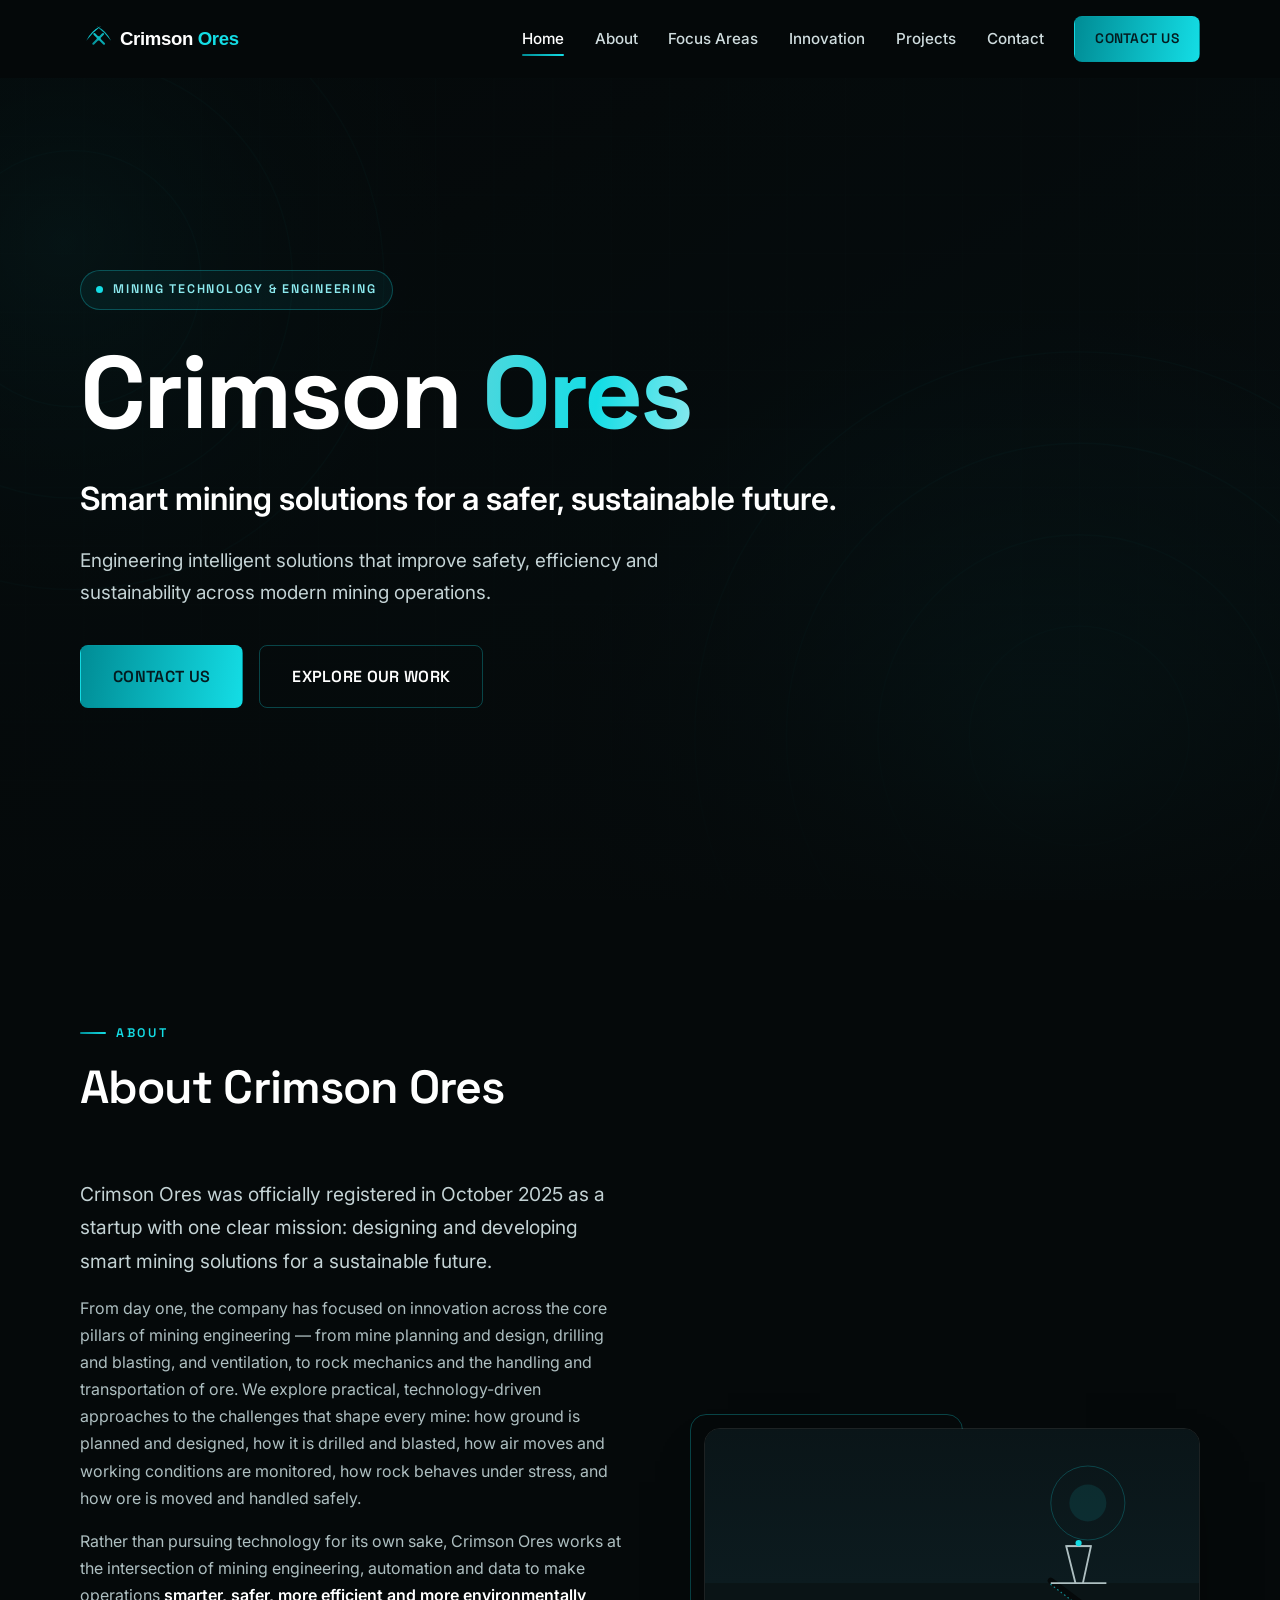
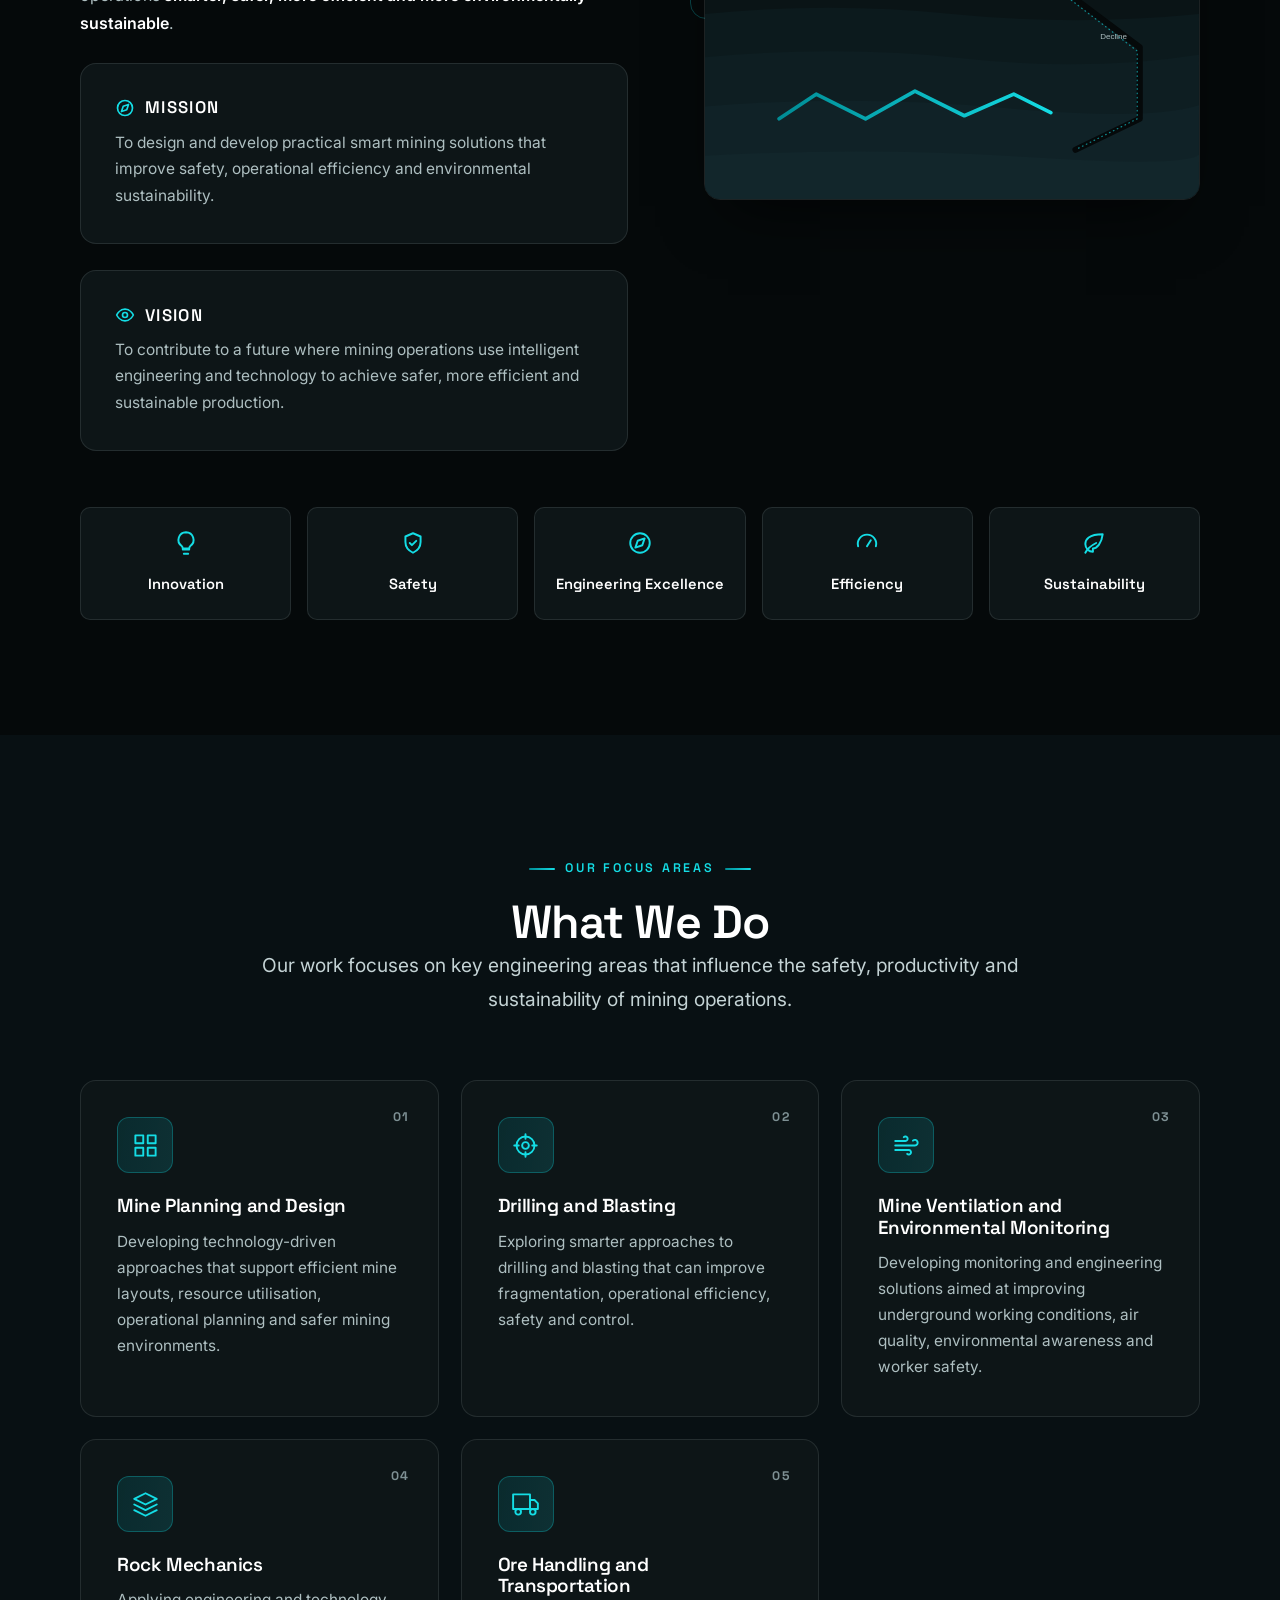
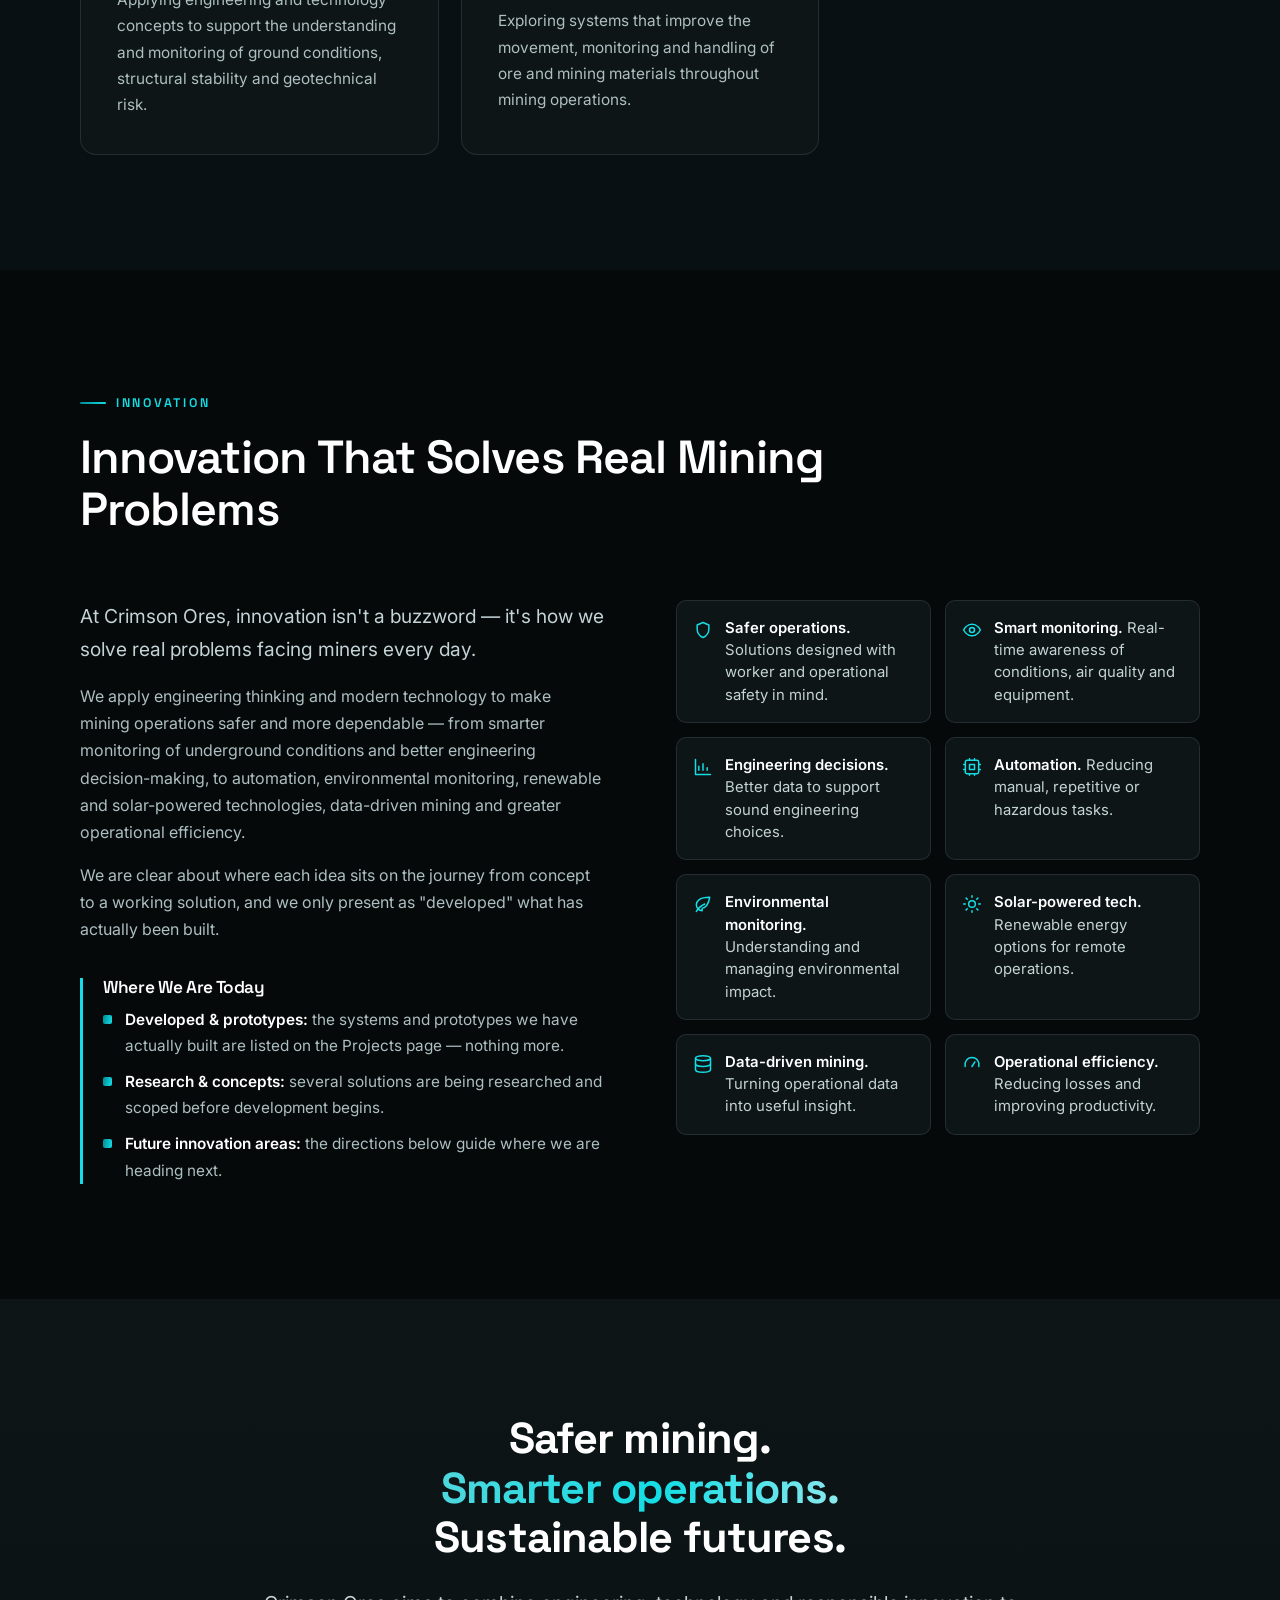
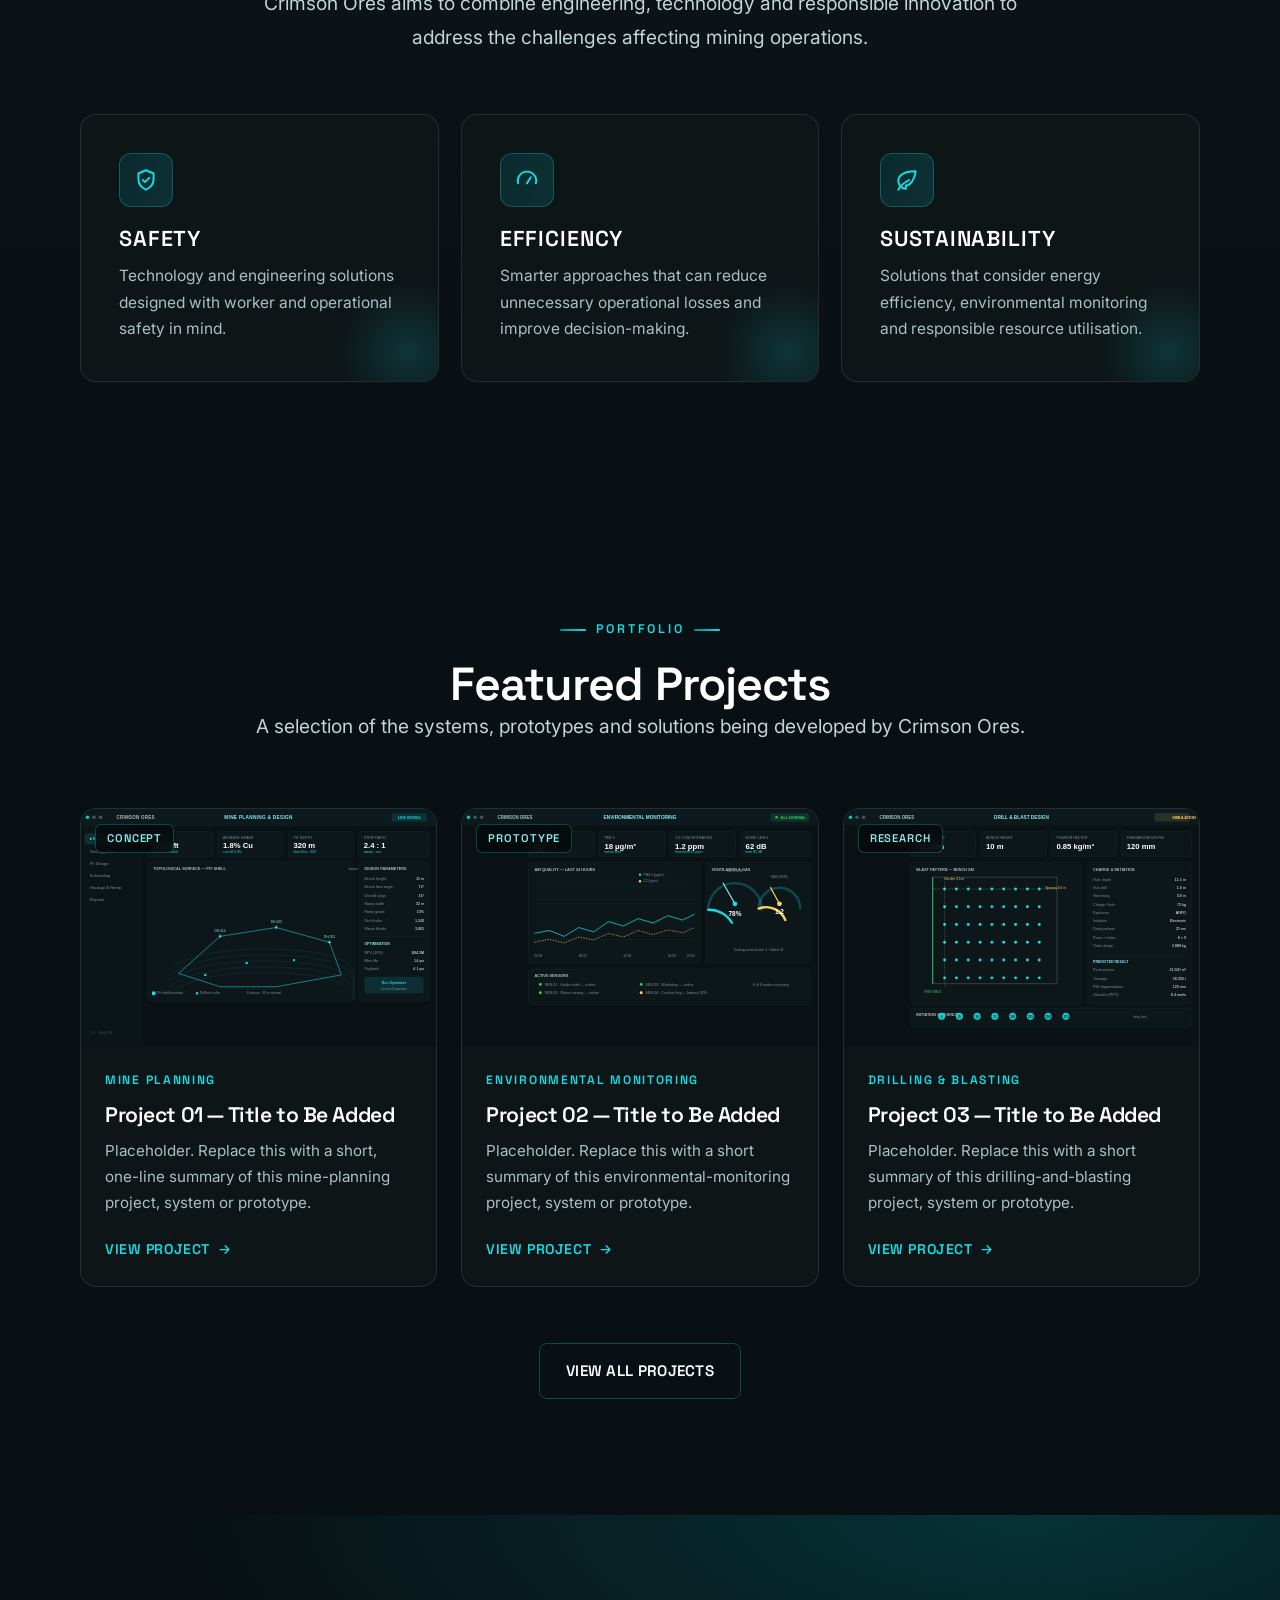
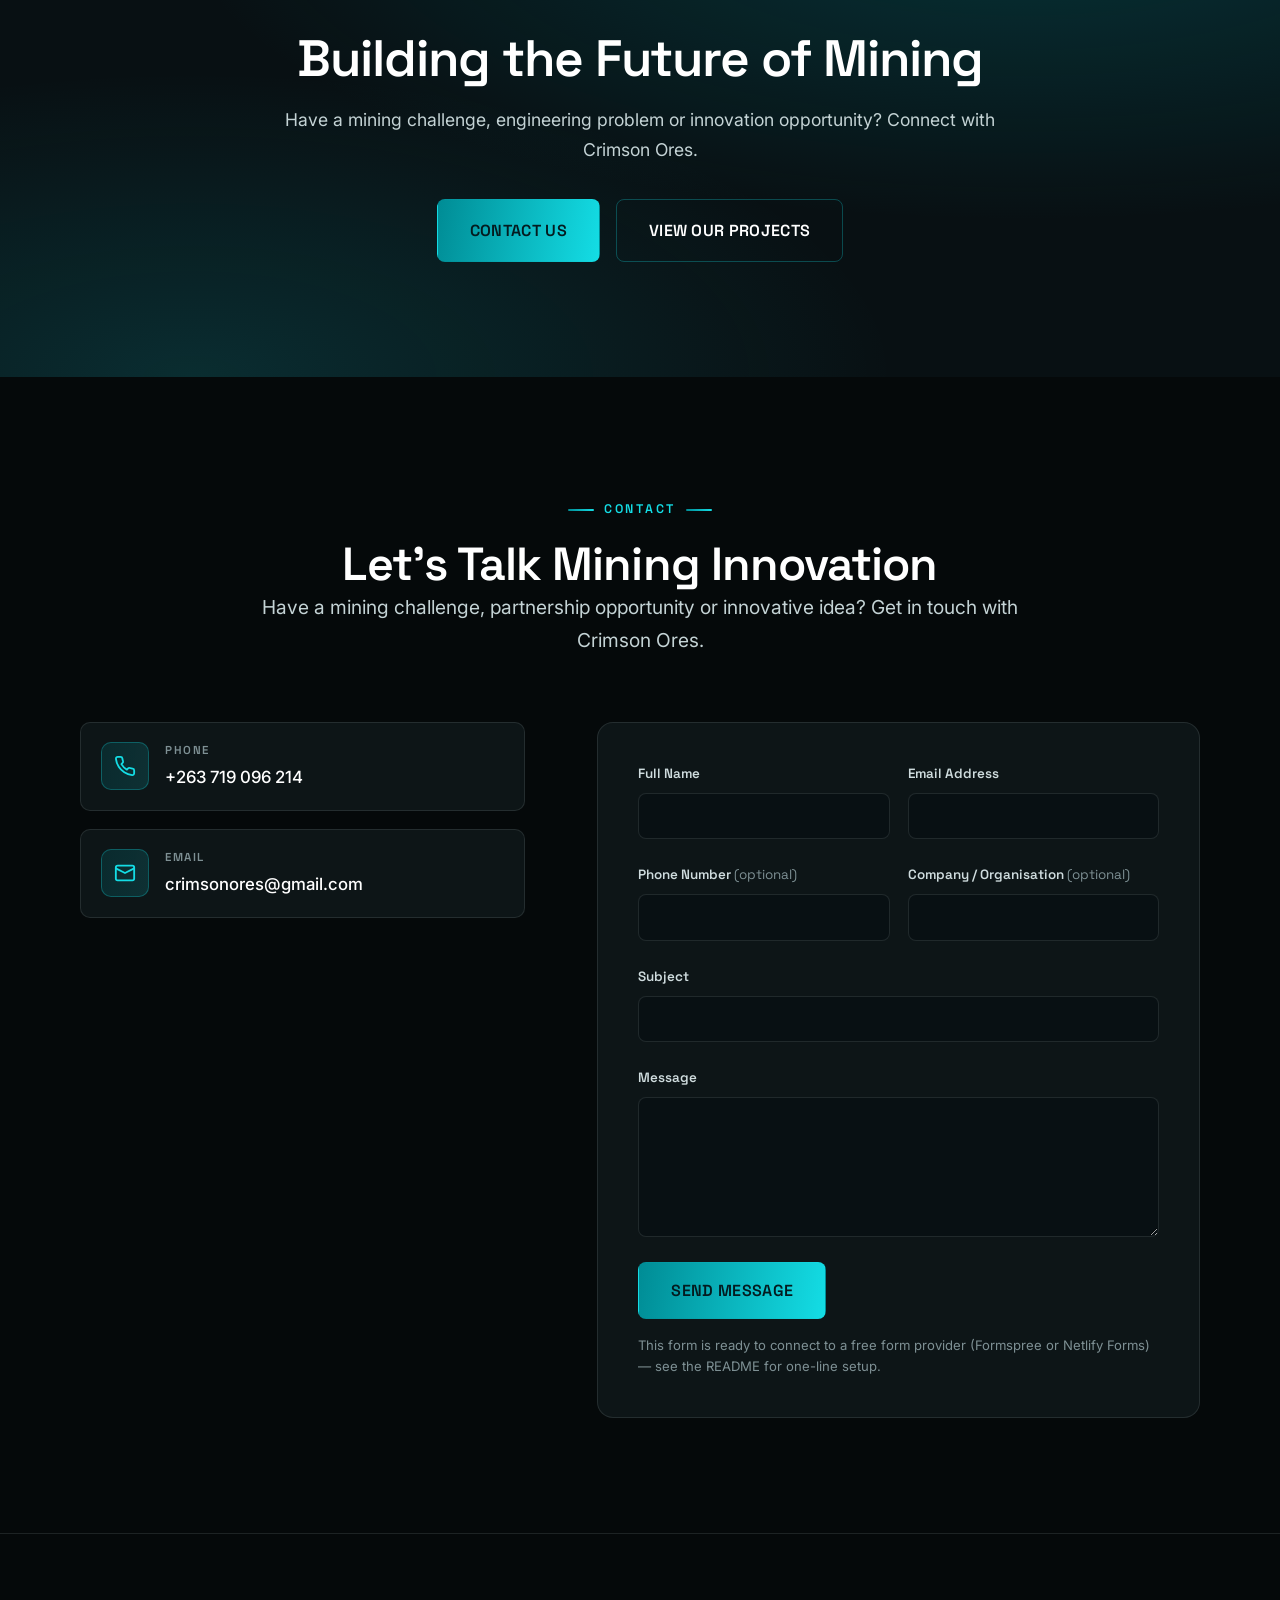
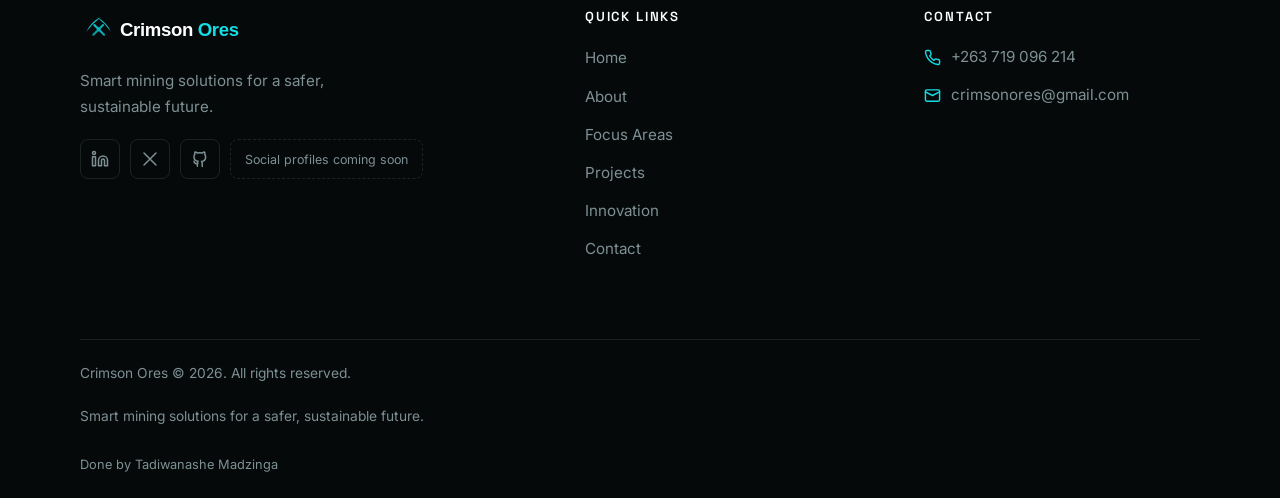
==== index.html @ c45098b9 "Initial commit: Crimson Ores website" ====
<!DOCTYPE html>
<html lang="en">
<head>
  <meta charset="UTF-8">
  <meta name="viewport" content="width=device-width, initial-scale=1.0">
  <title>Crimson Ores | Smart Mining Solutions</title>
  <meta name="description" content="Crimson Ores develops smart mining solutions focused on safety, efficiency, innovation and sustainability across modern mining operations.">
  <meta name="author" content="Crimson Ores">
  <meta name="theme-color" content="#05090A">

  <!-- TODO: update the canonical URL to your deployed domain -->
  <link rel="canonical" href="https://crimson-ores.example.com/">

  <!-- Open Graph -->
  <meta property="og:type" content="website">
  <meta property="og:site_name" content="Crimson Ores">
  <meta property="og:title" content="Crimson Ores | Smart Mining Solutions">
  <meta property="og:description" content="Smart mining solutions for a safer, sustainable future. Engineering intelligent solutions for safety, efficiency and sustainability across modern mining operations.">
  <meta property="og:url" content="https://crimson-ores.example.com/">
  <meta property="og:image" content="https://crimson-ores.example.com/assets/images/hero/hero-bg.svg">

  <!-- Twitter -->
  <meta name="twitter:card" content="summary_large_image">
  <meta name="twitter:title" content="Crimson Ores | Smart Mining Solutions">
  <meta name="twitter:description" content="Smart mining solutions for a safer, sustainable future.">
  <meta name="twitter:image" content="https://crimson-ores.example.com/assets/images/hero/hero-bg.svg">

  <!-- Favicon -->
  <link rel="icon" type="image/svg+xml" href="favicon.svg">

  <!-- Fonts -->
  <link rel="preconnect" href="https://fonts.googleapis.com">
  <link rel="preconnect" href="https://fonts.gstatic.com" crossorigin>
  <link href="https://fonts.googleapis.com/css2?family=Inter:wght@400;500;600&family=Space+Grotesk:wght@500;600;700&display=swap" rel="stylesheet">

  <!-- Styles -->
  <link rel="stylesheet" href="assets/css/style.css">
  <link rel="stylesheet" href="assets/css/responsive.css">
</head>
<body data-page="home">
  <a class="skip-link" href="#main-content">Skip to main content</a>

  <!-- ===================== HEADER ===================== -->
  <header class="site-header">
    <nav class="nav container" aria-label="Primary navigation">
      <a class="brand" href="index.html" aria-label="Crimson Ores — Home">
        <img class="brand__logo" src="assets/images/logo/logo-white.svg" alt="Crimson Ores logo" width="186" height="40">
      </a>

      <ul class="nav__list" id="primary-nav">
        <li><a class="nav__link" href="index.html" data-section="home">Home</a></li>
        <li><a class="nav__link" href="index.html#about" data-section="about">About</a></li>
        <li><a class="nav__link" href="index.html#focus-areas" data-section="focus-areas">Focus Areas</a></li>
        <li><a class="nav__link" href="index.html#innovation" data-section="innovation">Innovation</a></li>
        <li><a class="nav__link" href="projects.html" data-section="projects">Projects</a></li>
        <li><a class="nav__link" href="index.html#contact" data-section="contact">Contact</a></li>
        <li><a class="btn btn--primary nav__cta" href="index.html#contact">Contact Us</a></li>
      </ul>

      <button class="nav-toggle" type="button" aria-expanded="false" aria-controls="primary-nav" aria-label="Toggle navigation menu">
        <span></span>
        <span></span>
        <span></span>
      </button>
    </nav>
  </header>

  <main id="main-content">
    <!-- ===================== HERO ===================== -->
    <section class="hero" id="home">
      <div class="hero__bg">
        <img src="assets/images/hero/hero-bg.svg" alt="" aria-hidden="true" width="1600" height="900" fetchpriority="high">
      </div>
      <div class="hero__overlay"></div>
      <div class="container">
        <div class="hero__inner">
          <span class="hero__badge"><span class="dot"></span> Mining Technology &amp; Engineering</span>
          <h1 class="hero__title">Crimson <span class="grad-text">Ores</span></h1>
          <p class="hero__tagline">Smart mining solutions for a safer, sustainable future.</p>
          <p class="hero__text">Engineering intelligent solutions that improve safety, efficiency and sustainability across modern mining operations.</p>
          <div class="hero__actions">
            <a class="btn btn--primary btn--lg" href="index.html#contact">Contact Us</a>
            <a class="btn btn--ghost btn--lg" href="projects.html">Explore Our Work</a>
          </div>
        </div>
      </div>
    </section>

    <!-- ===================== ABOUT ===================== -->
    <section class="section" id="about">
      <div class="container">
        <div class="section-head">
          <span class="eyebrow">About</span>
          <h2>About Crimson Ores</h2>
        </div>

        <div class="about__grid">
          <div class="about__content reveal">
            <p class="lead">Crimson Ores was officially registered in October 2025 as a startup with one clear mission: designing and developing smart mining solutions for a sustainable future.</p>
            <p>From day one, the company has focused on innovation across the core pillars of mining engineering — from mine planning and design, drilling and blasting, and ventilation, to rock mechanics and the handling and transportation of ore. We explore practical, technology-driven approaches to the challenges that shape every mine: how ground is planned and designed, how it is drilled and blasted, how air moves and working conditions are monitored, how rock behaves under stress, and how ore is moved and handled safely.</p>
            <p>Rather than pursuing technology for its own sake, Crimson Ores works at the intersection of mining engineering, automation and data to make operations <strong>smarter, safer, more efficient and more environmentally sustainable</strong>.</p>

            <div class="mv-card">
              <h3><svg viewBox="0 0 24 24" fill="none" stroke="currentColor" stroke-width="2" stroke-linecap="round" stroke-linejoin="round" aria-hidden="true"><circle cx="12" cy="12" r="9"/><polygon points="16.24 7.76 14.12 14.12 7.76 16.24 9.88 9.88 16.24 7.76"/></svg> Mission</h3>
              <p>To design and develop practical smart mining solutions that improve safety, operational efficiency and environmental sustainability.</p>
            </div>
            <div class="mv-card">
              <h3><svg viewBox="0 0 24 24" fill="none" stroke="currentColor" stroke-width="2" stroke-linecap="round" stroke-linejoin="round" aria-hidden="true"><path d="M2 12s3.5-7 10-7 10 7 10 7-3.5 7-10 7-10-7-10-7z"/><circle cx="12" cy="12" r="3"/></svg> Vision</h3>
              <p>To contribute to a future where mining operations use intelligent engineering and technology to achieve safer, more efficient and sustainable production.</p>
            </div>
          </div>

          <div class="about__visual reveal" data-delay="1">
            <img src="assets/images/about/about-mine.svg" alt="Stylised cross-section of a mine showing rock strata, an ore vein and a decline" width="800" height="600" loading="lazy">
          </div>
        </div>

        <div class="principles">
          <div class="principle reveal" data-delay="1">
            <svg viewBox="0 0 24 24" fill="none" stroke="currentColor" stroke-width="1.8" stroke-linecap="round" stroke-linejoin="round" aria-hidden="true"><path d="M9 18h6M10 22h4M12 2a7 7 0 0 0-4 12.7c.6.5 1 1.4 1 2.3h6c0-.9.4-1.8 1-2.3A7 7 0 0 0 12 2z"/></svg>
            <span>Innovation</span>
          </div>
          <div class="principle reveal" data-delay="2">
            <svg viewBox="0 0 24 24" fill="none" stroke="currentColor" stroke-width="1.8" stroke-linecap="round" stroke-linejoin="round" aria-hidden="true"><path d="M12 3l7 3v5c0 4.5-3 8-7 10-4-2-7-5.5-7-10V6z"/><path d="M9 12l2 2 4-4"/></svg>
            <span>Safety</span>
          </div>
          <div class="principle reveal" data-delay="3">
            <svg viewBox="0 0 24 24" fill="none" stroke="currentColor" stroke-width="1.8" stroke-linecap="round" stroke-linejoin="round" aria-hidden="true"><circle cx="12" cy="12" r="9"/><polygon points="16.24 7.76 14.12 14.12 7.76 16.24 9.88 9.88 16.24 7.76"/></svg>
            <span>Engineering Excellence</span>
          </div>
          <div class="principle reveal" data-delay="4">
            <svg viewBox="0 0 24 24" fill="none" stroke="currentColor" stroke-width="1.8" stroke-linecap="round" stroke-linejoin="round" aria-hidden="true"><path d="M12 15l3.5-5.5M20.2 15a8.5 8.5 0 1 0-16.4 0"/></svg>
            <span>Efficiency</span>
          </div>
          <div class="principle reveal" data-delay="4">
            <svg viewBox="0 0 24 24" fill="none" stroke="currentColor" stroke-width="1.8" stroke-linecap="round" stroke-linejoin="round" aria-hidden="true"><path d="M11 20A7 7 0 0 1 4 13c0-4 3-9 16-9-1 8-5 13-9 13z"/><path d="M4 21c2-4 6-7 10-9"/></svg>
            <span>Sustainability</span>
          </div>
        </div>
      </div>
    </section>
    <!-- ===================== FOCUS AREAS ===================== -->
    <section class="section section--alt" id="focus-areas">
      <div class="container">
        <div class="section-head section-head--center">
          <span class="eyebrow">Our Focus Areas</span>
          <h2>What We Do</h2>
          <p class="lead">Our work focuses on key engineering areas that influence the safety, productivity and sustainability of mining operations.</p>
        </div>

        <div class="focus-grid">
          <article class="focus-card reveal" data-delay="1">
            <span class="focus-card__num">01</span>
            <span class="focus-card__icon">
              <svg viewBox="0 0 24 24" fill="none" stroke="currentColor" stroke-width="1.7" stroke-linecap="round" stroke-linejoin="round" aria-hidden="true"><rect x="3" y="3" width="7" height="7"/><rect x="14" y="3" width="7" height="7"/><rect x="3" y="14" width="7" height="7"/><rect x="14" y="14" width="7" height="7"/></svg>
            </span>
            <h3>Mine Planning and Design</h3>
            <p>Developing technology-driven approaches that support efficient mine layouts, resource utilisation, operational planning and safer mining environments.</p>
          </article>

          <article class="focus-card reveal" data-delay="2">
            <span class="focus-card__num">02</span>
            <span class="focus-card__icon">
              <svg viewBox="0 0 24 24" fill="none" stroke="currentColor" stroke-width="1.7" stroke-linecap="round" stroke-linejoin="round" aria-hidden="true"><circle cx="12" cy="12" r="8"/><circle cx="12" cy="12" r="3"/><path d="M12 2v4M12 18v4M2 12h4M18 12h4"/></svg>
            </span>
            <h3>Drilling and Blasting</h3>
            <p>Exploring smarter approaches to drilling and blasting that can improve fragmentation, operational efficiency, safety and control.</p>
          </article>

          <article class="focus-card reveal" data-delay="3">
            <span class="focus-card__num">03</span>
            <span class="focus-card__icon">
              <svg viewBox="0 0 24 24" fill="none" stroke="currentColor" stroke-width="1.7" stroke-linecap="round" stroke-linejoin="round" aria-hidden="true"><path d="M17.7 7.7a2.5 2.5 0 1 1 1.8 4.3H2"/><path d="M9.6 4.6A2 2 0 1 1 11 8H2"/><path d="M12.6 19.4A2 2 0 1 0 14 16H2"/></svg>
            </span>
            <h3>Mine Ventilation and Environmental Monitoring</h3>
            <p>Developing monitoring and engineering solutions aimed at improving underground working conditions, air quality, environmental awareness and worker safety.</p>
          </article>

          <article class="focus-card reveal" data-delay="1">
            <span class="focus-card__num">04</span>
            <span class="focus-card__icon">
              <svg viewBox="0 0 24 24" fill="none" stroke="currentColor" stroke-width="1.7" stroke-linecap="round" stroke-linejoin="round" aria-hidden="true"><path d="M12 2 2 7l10 5 10-5-10-5z"/><path d="m2 12 10 5 10-5"/><path d="m2 17 10 5 10-5"/></svg>
            </span>
            <h3>Rock Mechanics</h3>
            <p>Applying engineering and technology concepts to support the understanding and monitoring of ground conditions, structural stability and geotechnical risk.</p>
          </article>

          <article class="focus-card reveal" data-delay="2">
            <span class="focus-card__num">05</span>
            <span class="focus-card__icon">
              <svg viewBox="0 0 24 24" fill="none" stroke="currentColor" stroke-width="1.7" stroke-linecap="round" stroke-linejoin="round" aria-hidden="true"><path d="M1 3h15v13H1z"/><path d="M16 8h4l3 3v5h-7V8z"/><circle cx="5.5" cy="18.5" r="2.5"/><circle cx="18.5" cy="18.5" r="2.5"/></svg>
            </span>
            <h3>Ore Handling and Transportation</h3>
            <p>Exploring systems that improve the movement, monitoring and handling of ore and mining materials throughout mining operations.</p>
          </article>
        </div>
      </div>
    </section>
    <!-- ===================== INNOVATION ===================== -->
    <section class="section" id="innovation">
      <div class="container">
        <div class="section-head">
          <span class="eyebrow">Innovation</span>
          <h2>Innovation That Solves Real Mining Problems</h2>
        </div>

        <div class="innovation__grid">
          <div class="innovation__content reveal">
            <p class="lead">At Crimson Ores, innovation isn't a buzzword — it's how we solve real problems facing miners every day.</p>
            <p>We apply engineering thinking and modern technology to make mining operations safer and more dependable — from smarter monitoring of underground conditions and better engineering decision-making, to automation, environmental monitoring, renewable and solar-powered technologies, data-driven mining and greater operational efficiency.</p>
            <p>We are clear about where each idea sits on the journey from concept to a working solution, and we only present as "developed" what has actually been built.</p>

            <div class="innovation-status">
              <h4>Where We Are Today</h4>
              <ul>
                <li><strong>Developed &amp; prototypes:</strong> the systems and prototypes we have actually built are listed on the Projects page — nothing more.</li>
                <li><strong>Research &amp; concepts:</strong> several solutions are being researched and scoped before development begins.</li>
                <li><strong>Future innovation areas:</strong> the directions below guide where we are heading next.</li>
              </ul>
            </div>
          </div>

          <div class="innovation__areas reveal" data-delay="1">
            <div class="innovation-item">
              <svg viewBox="0 0 24 24" fill="none" stroke="currentColor" stroke-width="1.8" stroke-linecap="round" stroke-linejoin="round" aria-hidden="true"><path d="M12 3l7 3v5c0 4.5-3 8-7 10-4-2-7-5.5-7-10V6z"/></svg>
              <span><strong>Safer operations.</strong> Solutions designed with worker and operational safety in mind.</span>
            </div>
            <div class="innovation-item">
              <svg viewBox="0 0 24 24" fill="none" stroke="currentColor" stroke-width="1.8" stroke-linecap="round" stroke-linejoin="round" aria-hidden="true"><path d="M2 12s3.5-7 10-7 10 7 10 7-3.5 7-10 7-10-7-10-7z"/><circle cx="12" cy="12" r="3"/></svg>
              <span><strong>Smart monitoring.</strong> Real-time awareness of conditions, air quality and equipment.</span>
            </div>
            <div class="innovation-item">
              <svg viewBox="0 0 24 24" fill="none" stroke="currentColor" stroke-width="1.8" stroke-linecap="round" stroke-linejoin="round" aria-hidden="true"><path d="M3 3v18h18"/><path d="M7 16v-5M12 16V8M17 16v-3"/></svg>
              <span><strong>Engineering decisions.</strong> Better data to support sound engineering choices.</span>
            </div>
            <div class="innovation-item">
              <svg viewBox="0 0 24 24" fill="none" stroke="currentColor" stroke-width="1.8" stroke-linecap="round" stroke-linejoin="round" aria-hidden="true"><rect x="4" y="4" width="16" height="16" rx="2"/><rect x="9" y="9" width="6" height="6"/><path d="M9 2v2M15 2v2M9 20v2M15 20v2M2 9h2M2 15h2M20 9h2M20 15h2"/></svg>
              <span><strong>Automation.</strong> Reducing manual, repetitive or hazardous tasks.</span>
            </div>
            <div class="innovation-item">
              <svg viewBox="0 0 24 24" fill="none" stroke="currentColor" stroke-width="1.8" stroke-linecap="round" stroke-linejoin="round" aria-hidden="true"><path d="M11 20A7 7 0 0 1 4 13c0-4 3-9 16-9-1 8-5 13-9 13z"/><path d="M4 21c2-4 6-7 10-9"/></svg>
              <span><strong>Environmental monitoring.</strong> Understanding and managing environmental impact.</span>
            </div>
            <div class="innovation-item">
              <svg viewBox="0 0 24 24" fill="none" stroke="currentColor" stroke-width="1.8" stroke-linecap="round" stroke-linejoin="round" aria-hidden="true"><circle cx="12" cy="12" r="4"/><path d="M12 2v2M12 20v2M4.93 4.93l1.41 1.41M17.66 17.66l1.41 1.41M2 12h2M20 12h2M4.93 19.07l1.41-1.41M17.66 6.34l1.41-1.41"/></svg>
              <span><strong>Solar-powered tech.</strong> Renewable energy options for remote operations.</span>
            </div>
            <div class="innovation-item">
              <svg viewBox="0 0 24 24" fill="none" stroke="currentColor" stroke-width="1.8" stroke-linecap="round" stroke-linejoin="round" aria-hidden="true"><ellipse cx="12" cy="5" rx="9" ry="3"/><path d="M3 5v14c0 1.66 4 3 9 3s9-1.34 9-3V5"/><path d="M3 12c0 1.66 4 3 9 3s9-1.34 9-3"/></svg>
              <span><strong>Data-driven mining.</strong> Turning operational data into useful insight.</span>
            </div>
            <div class="innovation-item">
              <svg viewBox="0 0 24 24" fill="none" stroke="currentColor" stroke-width="1.8" stroke-linecap="round" stroke-linejoin="round" aria-hidden="true"><path d="M12 15l3.5-5.5M20.2 15a8.5 8.5 0 1 0-16.4 0"/></svg>
              <span><strong>Operational efficiency.</strong> Reducing losses and improving productivity.</span>
            </div>
          </div>
        </div>
      </div>
    </section>
    <!-- ===================== SAFETY + SUSTAINABILITY ===================== -->
    <section class="section section--surface" id="safety">
      <div class="container">
        <div class="safety-statement">
          <p class="statement-line">Safer mining.<br><em>Smarter operations.</em><br>Sustainable futures.</p>
          <p class="lead safety-intro">Crimson Ores aims to combine engineering, technology and responsible innovation to address the challenges affecting mining operations.</p>
        </div>

        <div class="pillars">
          <article class="pillar reveal" data-delay="1">
            <span class="pillar__icon">
              <svg viewBox="0 0 24 24" fill="none" stroke="currentColor" stroke-width="1.8" stroke-linecap="round" stroke-linejoin="round" aria-hidden="true"><path d="M12 3l7 3v5c0 4.5-3 8-7 10-4-2-7-5.5-7-10V6z"/><path d="M9 12l2 2 4-4"/></svg>
            </span>
            <h3>Safety</h3>
            <p>Technology and engineering solutions designed with worker and operational safety in mind.</p>
          </article>

          <article class="pillar reveal" data-delay="2">
            <span class="pillar__icon">
              <svg viewBox="0 0 24 24" fill="none" stroke="currentColor" stroke-width="1.8" stroke-linecap="round" stroke-linejoin="round" aria-hidden="true"><path d="M12 15l3.5-5.5M20.2 15a8.5 8.5 0 1 0-16.4 0"/></svg>
            </span>
            <h3>Efficiency</h3>
            <p>Smarter approaches that can reduce unnecessary operational losses and improve decision-making.</p>
          </article>

          <article class="pillar reveal" data-delay="3">
            <span class="pillar__icon">
              <svg viewBox="0 0 24 24" fill="none" stroke="currentColor" stroke-width="1.8" stroke-linecap="round" stroke-linejoin="round" aria-hidden="true"><path d="M11 20A7 7 0 0 1 4 13c0-4 3-9 16-9-1 8-5 13-9 13z"/><path d="M4 21c2-4 6-7 10-9"/></svg>
            </span>
            <h3>Sustainability</h3>
            <p>Solutions that consider energy efficiency, environmental monitoring and responsible resource utilisation.</p>
          </article>
        </div>
      </div>
    </section>

    <!-- ===================== FEATURED PROJECTS ===================== -->
    <section class="section section--alt" id="featured">
      <div class="container">
        <div class="section-head section-head--center">
          <span class="eyebrow">Portfolio</span>
          <h2>Featured Projects</h2>
          <p class="lead">A selection of the systems, prototypes and solutions being developed by Crimson Ores.</p>
        </div>

        <div class="project-grid" id="featured-grid">
          <!-- Project cards are rendered here by projects.js -->
        </div>

        <div class="featured-foot">
          <a class="btn btn--ghost" href="projects.html">View All Projects</a>
        </div>
      </div>
    </section>

    <!-- ===================== CTA ===================== -->
    <section class="cta">
      <div class="container">
        <div class="cta__inner reveal">
          <h2>Building the Future of Mining</h2>
          <p>Have a mining challenge, engineering problem or innovation opportunity? Connect with Crimson Ores.</p>
          <div class="cta__actions">
            <a class="btn btn--primary btn--lg" href="index.html#contact">Contact Us</a>
            <a class="btn btn--ghost btn--lg" href="projects.html">View Our Projects</a>
          </div>
        </div>
      </div>
    </section>
    <!-- ===================== CONTACT ===================== -->
    <section class="section" id="contact">
      <div class="container">
        <div class="section-head section-head--center">
          <span class="eyebrow">Contact</span>
          <h2>Let's Talk Mining Innovation</h2>
          <p class="lead">Have a mining challenge, partnership opportunity or innovative idea? Get in touch with Crimson Ores.</p>
        </div>

        <div class="contact__grid">
          <div class="contact-info reveal">
            <a class="contact-item" href="tel:+263719096214">
              <span class="contact-item__icon">
                <svg viewBox="0 0 24 24" fill="none" stroke="currentColor" stroke-width="2" stroke-linecap="round" stroke-linejoin="round" aria-hidden="true"><path d="M22 16.92v3a2 2 0 0 1-2.18 2 19.79 19.79 0 0 1-8.63-3.07 19.5 19.5 0 0 1-6-6 19.79 19.79 0 0 1-3.07-8.67A2 2 0 0 1 4.11 2h3a2 2 0 0 1 2 1.72c.13.96.36 1.9.7 2.81a2 2 0 0 1-.45 2.11L8.09 9.91a16 16 0 0 0 6 6l1.27-1.27a2 2 0 0 1 2.11-.45c.91.34 1.85.57 2.81.7A2 2 0 0 1 22 16.92z"/></svg>
              </span>
              <span>
                <span class="contact-item__label">Phone</span>
                <span class="contact-item__value">+263 719 096 214</span>
              </span>
            </a>
            <a class="contact-item" href="mailto:crimsonores@gmail.com">
              <span class="contact-item__icon">
                <svg viewBox="0 0 24 24" fill="none" stroke="currentColor" stroke-width="2" stroke-linecap="round" stroke-linejoin="round" aria-hidden="true"><rect x="2" y="4" width="20" height="16" rx="2"/><path d="m22 7-10 5L2 7"/></svg>
              </span>
              <span>
                <span class="contact-item__label">Email</span>
                <span class="contact-item__value">crimsonores@gmail.com</span>
              </span>
            </a>
          </div>

          <form class="contact-form reveal" id="contact-form" method="POST" action="#" data-endpoint="" novalidate data-delay="1">
            <div class="form-row">
              <div class="field" data-field="name">
                <label for="cf-name">Full Name</label>
                <input type="text" id="cf-name" name="name" autocomplete="name" required>
                <span class="error-msg"></span>
              </div>
              <div class="field" data-field="email">
                <label for="cf-email">Email Address</label>
                <input type="email" id="cf-email" name="email" autocomplete="email" required>
                <span class="error-msg"></span>
              </div>
            </div>

            <div class="form-row">
              <div class="field" data-field="phone">
                <label for="cf-phone">Phone Number <span class="opt">(optional)</span></label>
                <input type="tel" id="cf-phone" name="phone" autocomplete="tel">
                <span class="error-msg"></span>
              </div>
              <div class="field" data-field="company">
                <label for="cf-company">Company / Organisation <span class="opt">(optional)</span></label>
                <input type="text" id="cf-company" name="company" autocomplete="organization">
                <span class="error-msg"></span>
              </div>
            </div>

            <div class="field" data-field="subject">
              <label for="cf-subject">Subject</label>
              <input type="text" id="cf-subject" name="subject" required>
              <span class="error-msg"></span>
            </div>

            <div class="field" data-field="message">
              <label for="cf-message">Message</label>
              <textarea id="cf-message" name="message" required></textarea>
              <span class="error-msg"></span>
            </div>

            <button type="submit" class="btn btn--primary btn--lg">Send Message</button>

            <div class="form-status" role="status" aria-live="polite"></div>
            <p class="form-note">This form is ready to connect to a free form provider (Formspree or Netlify Forms) — see the README for one-line setup.</p>
          </form>
        </div>
      </div>
    </section>
  </main>
  <!-- ===================== FOOTER ===================== -->
  <footer class="site-footer">
    <div class="container">
      <div class="footer__top">
        <div class="footer__brand">
          <a class="brand" href="index.html" aria-label="Crimson Ores — Home">
            <img class="brand__logo" src="assets/images/logo/logo-white.svg" alt="Crimson Ores logo" width="186" height="40">
          </a>
          <p>Smart mining solutions for a safer, sustainable future.</p>
          <div class="footer__socials">
            <span aria-hidden="true"><svg viewBox="0 0 24 24" fill="none" stroke="currentColor" stroke-width="2" stroke-linecap="round" stroke-linejoin="round"><path d="M16 8a6 6 0 0 1 6 6v7h-4v-7a2 2 0 0 0-4 0v7h-4v-7a6 6 0 0 1 6-6z"/><rect x="2" y="9" width="4" height="12"/><circle cx="4" cy="4" r="2"/></svg></span>
            <span aria-hidden="true"><svg viewBox="0 0 24 24" fill="none" stroke="currentColor" stroke-width="2" stroke-linecap="round" stroke-linejoin="round"><path d="M4 4l16 16M20 4L4 20"/></svg></span>
            <span aria-hidden="true"><svg viewBox="0 0 24 24" fill="none" stroke="currentColor" stroke-width="2" stroke-linecap="round" stroke-linejoin="round"><path d="M15 22v-4a4 4 0 0 0-1-2.8c2.7-.3 5.5-1.3 5.5-6a4.6 4.6 0 0 0-1.2-3.2 4.3 4.3 0 0 0-.1-3.2s-1-.3-3.4 1.3a11.7 11.7 0 0 0-6 0C6.3 2.3 5.3 2.6 5.3 2.6a4.3 4.3 0 0 0-.1 3.2A4.6 4.6 0 0 0 4 9c0 4.7 2.8 5.7 5.5 6a4 4 0 0 0-1 2.8v4"/><path d="M9 18c-3 1-5-1-5-3"/></svg></span>
            <span class="social-note">Social profiles coming soon</span>
          </div>
        </div>

        <div class="footer__col">
          <h4>Quick Links</h4>
          <ul class="footer__links">
            <li><a href="index.html">Home</a></li>
            <li><a href="index.html#about">About</a></li>
            <li><a href="index.html#focus-areas">Focus Areas</a></li>
            <li><a href="projects.html">Projects</a></li>
            <li><a href="index.html#innovation">Innovation</a></li>
            <li><a href="index.html#contact">Contact</a></li>
          </ul>
        </div>

        <div class="footer__col">
          <h4>Contact</h4>
          <div class="footer__contact">
            <a href="tel:+263719096214">
              <svg viewBox="0 0 24 24" fill="none" stroke="currentColor" stroke-width="2" stroke-linecap="round" stroke-linejoin="round" aria-hidden="true"><path d="M22 16.92v3a2 2 0 0 1-2.18 2 19.79 19.79 0 0 1-8.63-3.07 19.5 19.5 0 0 1-6-6 19.79 19.79 0 0 1-3.07-8.67A2 2 0 0 1 4.11 2h3a2 2 0 0 1 2 1.72c.13.96.36 1.9.7 2.81a2 2 0 0 1-.45 2.11L8.09 9.91a16 16 0 0 0 6 6l1.27-1.27a2 2 0 0 1 2.11-.45c.91.34 1.85.57 2.81.7A2 2 0 0 1 22 16.92z"/></svg>
              +263 719 096 214
            </a>
            <a href="mailto:crimsonores@gmail.com">
              <svg viewBox="0 0 24 24" fill="none" stroke="currentColor" stroke-width="2" stroke-linecap="round" stroke-linejoin="round" aria-hidden="true"><rect x="2" y="4" width="20" height="16" rx="2"/><path d="m22 7-10 5L2 7"/></svg>
              crimsonores@gmail.com
            </a>
          </div>
        </div>
      </div>

      <div class="footer__bottom">
        <div class="footer__bottom-inner">
          <p class="footer__legal">Crimson Ores © 2026. All rights reserved.</p>
          <p class="footer__tagline">Smart mining solutions for a safer, sustainable future.</p>
          <p class="footer__credit">Done by Tadiwanashe Madzinga</p>
        </div>
      </div>
    </div>
  </footer>

  <script src="assets/js/projects.js" defer></script>
  <script src="assets/js/project-gallery.js" defer></script>
  <script src="assets/js/main.js" defer></script>
</body>
</html>
---- assets/css/style.css ----
/* ============================================================
   CRIMSON ORES — style.css
   Primary stylesheet: base, layout, components, sections.
   Fonts are loaded in <head> (Space Grotesk + Inter).
   ============================================================ */

/* ---------- Reset ---------- */
*,
*::before,
*::after {
  box-sizing: border-box;
  margin: 0;
  padding: 0;
}

html {
  scroll-behavior: smooth;
  scroll-padding-top: 92px; /* offset for sticky nav */
  -webkit-text-size-adjust: 100%;
}

body {
  font-family: var(--font-body);
  font-size: 1rem;
  line-height: 1.7;
  color: var(--muted);
  background-color: var(--bg);
  -webkit-font-smoothing: antialiased;
  -moz-osx-font-smoothing: grayscale;
  overflow-x: hidden;
}

img,
svg {
  display: block;
  max-width: 100%;
  height: auto;
}

a {
  color: var(--cyan);
  text-decoration: none;
  transition: color 0.2s ease;
}

a:hover {
  color: var(--cyan-soft);
}

button {
  font-family: inherit;
  cursor: pointer;
}

ul,
ol {
  list-style: none;
}

/* ---------- Design tokens ---------- */
:root {
  --bg: #05090a;
  --bg-2: #081013;
  --surface: #0d1517;
  --surface-2: #111d20;
  --surface-3: #152428;
  --teal-dark: #073d40;
  --teal: #008c95;
  --cyan: #14dde5;
  --cyan-soft: #8ce9ee;
  --white: #ffffff;
  --muted: #aebfc1;
  --muted-2: #7e9094;
  --border: rgba(174, 191, 193, 0.14);
  --border-strong: rgba(20, 221, 229, 0.28);
  --grad: linear-gradient(100deg, #008c95 0%, #14dde5 100%);
  --grad-soft: linear-gradient(100deg, rgba(0, 140, 149, 0.18), rgba(20, 221, 229, 0.14));
  --grad-text: linear-gradient(100deg, #4fd7dd 0%, #14dde5 55%, #8ce9ee 100%);
  --radius: 10px;
  --radius-lg: 16px;
  --shadow-lg: 0 30px 60px -24px rgba(0, 0, 0, 0.7);
  --font-display: 'Space Grotesk', 'Segoe UI', system-ui, sans-serif;
  --font-body: 'Inter', system-ui, -apple-system, 'Segoe UI', sans-serif;
  --maxw: 1200px;
  --header-h: 78px;
}

/* ---------- Base typography ---------- */
h1,
h2,
h3,
h4,
h5 {
  font-family: var(--font-display);
  color: var(--white);
  line-height: 1.12;
  font-weight: 600;
  letter-spacing: -0.02em;
}

h1 { font-size: clamp(2.9rem, 6vw, 5.3rem); }
h2 { font-size: clamp(1.95rem, 3.8vw, 2.9rem); }
h3 { font-size: clamp(1.25rem, 2.2vw, 1.6rem); }
h4 { font-size: 1.08rem; }

p { margin-bottom: 1rem; }
p:last-child { margin-bottom: 0; }

strong { color: var(--white); font-weight: 600; }

/* ---------- Layout utilities ---------- */
.container {
  width: 100%;
  max-width: var(--maxw);
  margin-inline: auto;
  padding-inline: clamp(20px, 4vw, 40px);
}

.section {
  padding-block: clamp(72px, 9vw, 120px);
  position: relative;
}

.section--alt {
  background: var(--bg-2);
}

.section--surface {
  background: linear-gradient(180deg, var(--surface) 0%, var(--bg-2) 100%);
}

.section-head {
  max-width: 780px;
  margin-bottom: clamp(40px, 5vw, 64px);
}

.section-head--center {
  margin-inline: auto;
  text-align: center;
}

.eyebrow {
  display: inline-flex;
  align-items: center;
  gap: 10px;
  font-family: var(--font-display);
  font-size: 0.78rem;
  font-weight: 600;
  letter-spacing: 0.22em;
  text-transform: uppercase;
  color: var(--cyan);
  margin-bottom: 18px;
}

.eyebrow::before {
  content: "";
  width: 26px;
  height: 2px;
  background: var(--grad);
  border-radius: 2px;
}

.section-head--center .eyebrow::after {
  content: "";
  width: 26px;
  height: 2px;
  background: var(--grad);
  border-radius: 2px;
}

.grad-text {
  background: var(--grad-text);
  -webkit-background-clip: text;
  background-clip: text;
  -webkit-text-fill-color: transparent;
  color: transparent;
}

.lead {
  font-size: clamp(1.05rem, 1.6vw, 1.2rem);
  color: #c4d3d5;
  line-height: 1.75;
}

/* ---------- Buttons ---------- */
.btn {
  display: inline-flex;
  align-items: center;
  justify-content: center;
  gap: 10px;
  padding: 0.9rem 1.6rem;
  border: 1px solid transparent;
  border-radius: 8px;
  font-family: var(--font-display);
  font-size: 0.95rem;
  font-weight: 600;
  letter-spacing: 0.02em;
  text-transform: uppercase;
  transition: transform 0.2s ease, box-shadow 0.2s ease, background 0.2s ease,
    border-color 0.2s ease, color 0.2s ease;
  white-space: nowrap;
}

.btn:active {
  transform: translateY(1px);
}

.btn svg {
  width: 17px;
  height: 17px;
  flex: none;
}

.btn--primary {
  background: var(--grad);
  color: #041b1f;
}

.btn--primary:hover {
  color: #041b1f;
  box-shadow: 0 14px 34px -12px rgba(20, 221, 229, 0.55);
  transform: translateY(-2px);
}

.btn--ghost {
  background: transparent;
  color: var(--white);
  border-color: var(--border-strong);
}

.btn--ghost:hover {
  color: var(--cyan);
  border-color: var(--cyan);
  background: rgba(20, 221, 229, 0.06);
  transform: translateY(-2px);
}

.btn--lg {
  padding: 1.05rem 2rem;
  font-size: 1rem;
}

/* ---------- Skip link ---------- */
.skip-link {
  position: absolute;
  left: 16px;
  top: -60px;
  z-index: 200;
  background: var(--cyan);
  color: #041b1f;
  padding: 0.7rem 1.2rem;
  border-radius: 8px;
  font-weight: 600;
  transition: top 0.2s ease;
}

.skip-link:focus {
  top: 16px;
}

/* ---------- Header / Navigation ---------- */
.site-header {
  position: sticky;
  top: 0;
  z-index: 100;
  height: var(--header-h);
  background: rgba(5, 9, 10, 0.82);
  -webkit-backdrop-filter: blur(14px);
  backdrop-filter: blur(14px);
  border-bottom: 1px solid transparent;
  transition: border-color 0.25s ease, background 0.25s ease;
}

.site-header.is-scrolled {
  border-bottom-color: var(--border);
  background: rgba(5, 9, 10, 0.94);
}

.nav {
  display: flex;
  align-items: center;
  justify-content: space-between;
  gap: 24px;
  height: var(--header-h);
}

.brand {
  display: inline-flex;
  align-items: center;
  gap: 12px;
  color: var(--white);
  flex: none;
}

.brand__logo {
  height: 40px;
  width: auto;
}

.brand__name {
  font-family: var(--font-display);
  font-size: 1.28rem;
  font-weight: 700;
  letter-spacing: -0.02em;
  color: var(--white);
  line-height: 1.1;
}

.brand__name span {
  color: var(--cyan);
}

.nav__list {
  display: flex;
  align-items: center;
  gap: clamp(18px, 2.4vw, 34px);
}

.nav__link {
  position: relative;
  font-size: 0.95rem;
  font-weight: 500;
  color: #cfdcde;
  padding: 6px 0;
}

.nav__link::after {
  content: "";
  position: absolute;
  left: 0;
  bottom: -2px;
  width: 100%;
  height: 2px;
  background: var(--grad);
  transform: scaleX(0);
  transform-origin: left;
  transition: transform 0.25s ease;
  border-radius: 2px;
}

.nav__link:hover,
.nav__link.is-active {
  color: var(--white);
}

.nav__link:hover::after,
.nav__link.is-active::after {
  transform: scaleX(1);
}

.nav__actions {
  display: flex;
  align-items: center;
  gap: 14px;
}

.nav__cta {
  padding: 0.66rem 1.25rem;
  font-size: 0.86rem;
}

/* Hamburger */
.nav-toggle {
  display: none;
  position: relative;
  width: 46px;
  height: 46px;
  background: transparent;
  border: 1px solid var(--border);
  border-radius: 8px;
  align-items: center;
  justify-content: center;
  flex-direction: column;
  gap: 5px;
}

.nav-toggle span {
  display: block;
  width: 20px;
  height: 2px;
  background: var(--white);
  border-radius: 2px;
  transition: transform 0.28s ease, opacity 0.2s ease;
}

.nav-toggle[aria-expanded="true"] span:nth-child(1) {
  transform: translateY(7px) rotate(45deg);
}

.nav-toggle[aria-expanded="true"] span:nth-child(2) {
  opacity: 0;
}

.nav-toggle[aria-expanded="true"] span:nth-child(3) {
  transform: translateY(-7px) rotate(-45deg);
}

/* ---------- Hero ---------- */
.hero {
  position: relative;
  min-height: clamp(560px, calc(100vh - var(--header-h)), 900px);
  display: flex;
  align-items: center;
  overflow: hidden;
  isolation: isolate;
}

.hero__bg {
  position: absolute;
  inset: 0;
  z-index: -2;
}

.hero__bg img {
  width: 100%;
  height: 100%;
  object-fit: cover;
}

.hero__overlay {
  position: absolute;
  inset: 0;
  z-index: -1;
  background: linear-gradient(180deg, rgba(5, 9, 10, 0.55) 0%, rgba(5, 9, 10, 0.45) 45%, rgba(5, 9, 10, 0.92) 100%);
}

.hero__inner {
  max-width: 860px;
  padding-block: clamp(56px, 9vw, 110px);
}

.hero__badge {
  display: inline-flex;
  align-items: center;
  gap: 10px;
  padding: 0.5rem 0.95rem;
  border: 1px solid var(--border-strong);
  border-radius: 999px;
  background: rgba(20, 221, 229, 0.06);
  font-family: var(--font-display);
  font-size: 0.78rem;
  font-weight: 600;
  letter-spacing: 0.14em;
  text-transform: uppercase;
  color: var(--cyan-soft);
  margin-bottom: 26px;
}

.hero__badge .dot {
  width: 7px;
  height: 7px;
  border-radius: 50%;
  background: var(--cyan);
  box-shadow: 0 0 0 0 rgba(20, 221, 229, 0.6);
  animation: pulse 2.4s infinite;
}

.hero__title {
  font-size: clamp(3rem, 8vw, 6.4rem);
  font-weight: 700;
  letter-spacing: -0.03em;
  margin-bottom: 22px;
}

.hero__tagline {
  font-size: clamp(1.4rem, 2.6vw, 2rem);
  font-weight: 600;
  color: var(--white);
  margin-bottom: 18px;
}

.hero__text {
  max-width: 620px;
  font-size: clamp(1.05rem, 1.5vw, 1.18rem);
  color: #c4d3d5;
  margin-bottom: 36px;
}

.hero__actions {
  display: flex;
  flex-wrap: wrap;
  gap: 16px;
}

@keyframes pulse {
  0% { box-shadow: 0 0 0 0 rgba(20, 221, 229, 0.55); }
  70% { box-shadow: 0 0 0 9px rgba(20, 221, 229, 0); }
  100% { box-shadow: 0 0 0 0 rgba(20, 221, 229, 0); }
}

/* ---------- About ---------- */
.about__grid {
  display: grid;
  grid-template-columns: 1.05fr 0.95fr;
  gap: clamp(40px, 6vw, 80px);
  align-items: center;
}

.about__visual {
  position: relative;
}

.about__visual img {
  border-radius: var(--radius-lg);
  border: 1px solid var(--border);
  box-shadow: var(--shadow-lg);
  width: 100%;
}

.about__visual::before {
  content: "";
  position: absolute;
  inset: -14px auto auto -14px;
  width: 55%;
  height: 55%;
  border: 1px solid var(--border-strong);
  border-radius: var(--radius-lg);
  z-index: -1;
}

.mv-card {
  background: var(--surface);
  border: 1px solid var(--border);
  border-radius: var(--radius-lg);
  padding: clamp(24px, 3vw, 34px);
  margin-top: 26px;
}

.mv-card h3 {
  display: flex;
  align-items: center;
  gap: 10px;
  margin-bottom: 12px;
  font-size: 1.05rem;
  text-transform: uppercase;
  letter-spacing: 0.08em;
}

.mv-card h3 svg {
  width: 20px;
  height: 20px;
  color: var(--cyan);
  flex: none;
}

.mv-card p {
  margin: 0;
  font-size: 0.97rem;
}

/* Core principles */
.principles {
  display: grid;
  grid-template-columns: repeat(5, 1fr);
  gap: 16px;
  margin-top: clamp(40px, 5vw, 56px);
}

.principle {
  background: var(--surface);
  border: 1px solid var(--border);
  border-radius: var(--radius);
  padding: 22px 18px;
  text-align: center;
  transition: transform 0.25s ease, border-color 0.25s ease;
}

.principle:hover {
  transform: translateY(-4px);
  border-color: var(--border-strong);
}

.principle svg {
  width: 26px;
  height: 26px;
  margin: 0 auto 14px;
  color: var(--cyan);
}

.principle span {
  font-family: var(--font-display);
  font-weight: 600;
  color: var(--white);
  font-size: 0.92rem;
}

/* ---------- Focus areas ---------- */
.focus-grid {
  display: grid;
  grid-template-columns: repeat(3, 1fr);
  gap: 22px;
}

.focus-card {
  position: relative;
  background: var(--surface);
  border: 1px solid var(--border);
  border-radius: var(--radius-lg);
  padding: clamp(26px, 3vw, 36px);
  transition: transform 0.25s ease, border-color 0.25s ease, background 0.25s ease;
  overflow: hidden;
}

.focus-card::before {
  content: "";
  position: absolute;
  inset: 0 0 auto 0;
  height: 3px;
  background: var(--grad);
  opacity: 0;
  transition: opacity 0.25s ease;
}

.focus-card:hover {
  transform: translateY(-5px);
  border-color: var(--border-strong);
  background: var(--surface-2);
}

.focus-card:hover::before {
  opacity: 1;
}

.focus-card__icon {
  display: inline-flex;
  align-items: center;
  justify-content: center;
  width: 56px;
  height: 56px;
  border-radius: 12px;
  background: var(--grad-soft);
  border: 1px solid var(--border-strong);
  color: var(--cyan);
  margin-bottom: 22px;
}

.focus-card__icon svg {
  width: 27px;
  height: 27px;
}

.focus-card h3 {
  margin-bottom: 12px;
  font-size: 1.18rem;
}

.focus-card p {
  margin: 0;
  font-size: 0.96rem;
}

.focus-card__num {
  position: absolute;
  top: 26px;
  right: 28px;
  font-family: var(--font-display);
  font-size: 0.78rem;
  font-weight: 700;
  letter-spacing: 0.12em;
  color: var(--muted-2);
}

/* ---------- Innovation ---------- */
.innovation__grid {
  display: grid;
  grid-template-columns: 1fr 1fr;
  gap: clamp(40px, 6vw, 72px);
  align-items: start;
}

.innovation__areas {
  display: grid;
  grid-template-columns: 1fr 1fr;
  gap: 14px;
}

.innovation-item {
  display: flex;
  align-items: flex-start;
  gap: 12px;
  background: var(--surface);
  border: 1px solid var(--border);
  border-radius: var(--radius);
  padding: 16px 16px;
}

.innovation-item svg {
  width: 20px;
  height: 20px;
  color: var(--cyan);
  flex: none;
  margin-top: 3px;
}

.innovation-item span {
  font-size: 0.93rem;
  color: #c4d3d5;
  line-height: 1.5;
}

.innovation-status {
  margin-top: 34px;
  border-left: 3px solid var(--cyan);
  padding-left: 20px;
}

.innovation-status h4 {
  margin-bottom: 10px;
}

.innovation-status ul {
  display: grid;
  gap: 10px;
}

.innovation-status li {
  position: relative;
  padding-left: 22px;
  font-size: 0.96rem;
}

.innovation-status li::before {
  content: "";
  position: absolute;
  left: 0;
  top: 8px;
  width: 9px;
  height: 9px;
  border-radius: 2px;
  background: var(--grad);
}

/* ---------- Safety / Sustainability ---------- */
.pillars {
  display: grid;
  grid-template-columns: repeat(3, 1fr);
  gap: 22px;
  margin-top: clamp(40px, 5vw, 60px);
}

.pillar {
  background: var(--surface);
  border: 1px solid var(--border);
  border-radius: var(--radius-lg);
  padding: clamp(28px, 3vw, 38px);
  position: relative;
  overflow: hidden;
}

.pillar::after {
  content: "";
  position: absolute;
  right: -40px;
  bottom: -40px;
  width: 140px;
  height: 140px;
  background: radial-gradient(circle, rgba(20, 221, 229, 0.16), transparent 70%);
  pointer-events: none;
}

.pillar__icon {
  display: inline-flex;
  align-items: center;
  justify-content: center;
  width: 54px;
  height: 54px;
  border-radius: 12px;
  background: var(--grad-soft);
  border: 1px solid var(--border-strong);
  color: var(--cyan);
  margin-bottom: 20px;
}

.pillar__icon svg {
  width: 26px;
  height: 26px;
}

.pillar h3 {
  font-size: 1.35rem;
  text-transform: uppercase;
  letter-spacing: 0.04em;
  margin-bottom: 12px;
}

.pillar p {
  margin: 0;
  font-size: 0.97rem;
}

.safety-statement {
  text-align: center;
  max-width: 820px;
  margin: 0 auto clamp(40px, 5vw, 56px);
}

.safety-statement .statement-line {
  font-family: var(--font-display);
  font-weight: 700;
  font-size: clamp(1.7rem, 3.6vw, 2.7rem);
  line-height: 1.15;
  color: var(--white);
  letter-spacing: -0.02em;
}

.safety-statement .statement-line em {
  font-style: normal;
  background: var(--grad-text);
  -webkit-background-clip: text;
  background-clip: text;
  -webkit-text-fill-color: transparent;
}

.safety-intro {
  margin-top: 24px;
}

/* ---------- Project cards (shared) ---------- */
.project-grid {
  display: grid;
  grid-template-columns: repeat(3, 1fr);
  gap: 24px;
}

.project-card {
  display: flex;
  flex-direction: column;
  background: var(--surface);
  border: 1px solid var(--border);
  border-radius: var(--radius-lg);
  overflow: hidden;
  transition: transform 0.28s ease, border-color 0.28s ease, box-shadow 0.28s ease;
}

.project-card:hover {
  transform: translateY(-6px);
  border-color: var(--border-strong);
  box-shadow: var(--shadow-lg);
}

.project-card__media {
  position: relative;
  aspect-ratio: 3 / 2;
  overflow: hidden;
  background: var(--surface-2);
}

.project-card__media img {
  width: 100%;
  height: 100%;
  object-fit: cover;
  transition: transform 0.55s ease;
}

.project-card:hover .project-card__media img {
  transform: scale(1.06);
}

.project-card__status {
  position: absolute;
  top: 14px;
  left: 14px;
}

.badge {
  display: inline-flex;
  align-items: center;
  gap: 6px;
  padding: 4px 11px;
  border-radius: 6px;
  font-family: var(--font-display);
  font-size: 0.7rem;
  font-weight: 600;
  letter-spacing: 0.08em;
  text-transform: uppercase;
  color: var(--cyan-soft);
  background: rgba(5, 9, 10, 0.82);
  border: 1px solid var(--border-strong);
  -webkit-backdrop-filter: blur(4px);
  backdrop-filter: blur(4px);
}

.project-card__body {
  display: flex;
  flex-direction: column;
  gap: 12px;
  padding: 24px;
  flex: 1;
}

.project-card__category {
  font-family: var(--font-display);
  font-size: 0.76rem;
  font-weight: 600;
  letter-spacing: 0.14em;
  text-transform: uppercase;
  color: var(--cyan);
}

.project-card__title {
  font-size: 1.32rem;
  margin: 0;
}

.project-card__desc {
  margin: 0;
  font-size: 0.95rem;
}

.project-card__foot {
  margin-top: auto;
  padding-top: 10px;
  display: flex;
  align-items: center;
  justify-content: space-between;
  gap: 12px;
}

.project-card__link {
  display: inline-flex;
  align-items: center;
  gap: 7px;
  font-family: var(--font-display);
  font-weight: 600;
  font-size: 0.88rem;
  text-transform: uppercase;
  letter-spacing: 0.04em;
  color: var(--cyan);
}

.project-card__link svg {
  width: 15px;
  height: 15px;
  transition: transform 0.25s ease;
}

.project-card__link:hover svg {
  transform: translateX(4px);
}

/* Featured projects (home) */
.featured-foot {
  display: flex;
  justify-content: center;
  margin-top: clamp(40px, 5vw, 56px);
}

/* ---------- CTA ---------- */
.cta {
  position: relative;
  overflow: hidden;
  padding-block: clamp(72px, 9vw, 120px);
  background:
    radial-gradient(120% 120% at 80% 0%, rgba(0, 140, 149, 0.28), transparent 55%),
    radial-gradient(100% 120% at 15% 100%, rgba(20, 221, 229, 0.14), transparent 55%),
    var(--bg-2);
}

.cta__inner {
  max-width: 780px;
  margin-inline: auto;
  text-align: center;
}

.cta__inner h2 {
  font-size: clamp(2rem, 4.4vw, 3.2rem);
  margin-bottom: 18px;
}

.cta__inner p {
  color: #c4d3d5;
  font-size: 1.1rem;
  margin-bottom: 34px;
}

.cta__actions {
  display: flex;
  flex-wrap: wrap;
  justify-content: center;
  gap: 16px;
}

/* ---------- Contact ---------- */
.contact__grid {
  display: grid;
  grid-template-columns: 0.85fr 1.15fr;
  gap: clamp(40px, 6vw, 72px);
  align-items: start;
}

.contact-info {
  display: grid;
  gap: 18px;
}

.contact-item {
  display: flex;
  align-items: center;
  gap: 16px;
  background: var(--surface);
  border: 1px solid var(--border);
  border-radius: var(--radius);
  padding: 18px 20px;
  transition: border-color 0.25s ease;
}

.contact-item:hover {
  border-color: var(--border-strong);
}

.contact-item__icon {
  display: inline-flex;
  align-items: center;
  justify-content: center;
  width: 48px;
  height: 48px;
  border-radius: 10px;
  background: var(--grad-soft);
  border: 1px solid var(--border-strong);
  color: var(--cyan);
  flex: none;
}

.contact-item__icon svg {
  width: 22px;
  height: 22px;
}

.contact-item__label {
  display: block;
  font-family: var(--font-display);
  font-size: 0.72rem;
  font-weight: 600;
  letter-spacing: 0.14em;
  text-transform: uppercase;
  color: var(--muted-2);
  margin-bottom: 3px;
}

.contact-item__value {
  color: var(--white);
  font-size: 1.05rem;
  font-weight: 500;
}

/* Form */
.contact-form {
  background: var(--surface);
  border: 1px solid var(--border);
  border-radius: var(--radius-lg);
  padding: clamp(26px, 3.5vw, 40px);
}

.form-row {
  display: grid;
  grid-template-columns: 1fr 1fr;
  gap: 18px;
}

.field {
  display: flex;
  flex-direction: column;
  gap: 7px;
  margin-bottom: 18px;
}

.field label {
  font-family: var(--font-display);
  font-size: 0.84rem;
  font-weight: 600;
  color: #cfdcde;
}

.field label .opt {
  color: var(--muted-2);
  font-weight: 400;
}

.field input,
.field textarea {
  width: 100%;
  background: var(--bg-2);
  border: 1px solid var(--border);
  border-radius: 8px;
  padding: 0.8rem 0.95rem;
  color: var(--white);
  font-family: inherit;
  font-size: 0.97rem;
  transition: border-color 0.2s ease, box-shadow 0.2s ease;
}

.field textarea {
  min-height: 140px;
  resize: vertical;
}

.field input::placeholder,
.field textarea::placeholder {
  color: var(--muted-2);
}

.field input:focus,
.field textarea:focus {
  outline: none;
  border-color: var(--cyan);
  box-shadow: 0 0 0 3px rgba(20, 221, 229, 0.16);
}

.field.has-error input,
.field.has-error textarea {
  border-color: #ff6b6b;
}

.field .error-msg {
  font-size: 0.8rem;
  color: #ff8585;
  min-height: 0;
}

.form-note {
  margin-top: 16px;
  font-size: 0.82rem;
  color: var(--muted-2);
  line-height: 1.6;
}

.form-status {
  display: none;
  margin-top: 18px;
  padding: 14px 16px;
  border-radius: 8px;
  font-size: 0.93rem;
  line-height: 1.55;
}

.form-status.is-visible {
  display: block;
}

.form-status--success {
  background: rgba(20, 221, 229, 0.1);
  border: 1px solid rgba(20, 221, 229, 0.35);
  color: var(--cyan-soft);
}

.form-status--error {
  background: rgba(255, 107, 107, 0.1);
  border: 1px solid rgba(255, 107, 107, 0.4);
  color: #ffb3b3;
}

/* ---------- Footer ---------- */
.site-footer {
  background: var(--bg);
  border-top: 1px solid var(--border);
}

.footer__top {
  display: grid;
  grid-template-columns: 1.6fr 1fr 1fr;
  gap: clamp(36px, 5vw, 64px);
  padding-block: clamp(52px, 6vw, 76px);
}

.footer__brand .brand {
  margin-bottom: 18px;
}

.footer__brand p {
  max-width: 320px;
  font-size: 0.95rem;
  color: var(--muted-2);
}

.footer__col h4 {
  font-size: 0.82rem;
  font-weight: 600;
  letter-spacing: 0.14em;
  text-transform: uppercase;
  color: var(--white);
  margin-bottom: 20px;
}

.footer__links {
  display: grid;
  gap: 11px;
}

.footer__links a {
  color: var(--muted-2);
  font-size: 0.95rem;
}

.footer__links a:hover {
  color: var(--cyan);
}

.footer__contact {
  display: grid;
  gap: 12px;
}

.footer__contact a {
  display: inline-flex;
  align-items: center;
  gap: 10px;
  color: var(--muted-2);
  font-size: 0.95rem;
}

.footer__contact a svg {
  width: 17px;
  height: 17px;
  color: var(--cyan);
  flex: none;
}

.footer__contact a:hover {
  color: var(--cyan);
}

.footer__socials {
  display: flex;
  gap: 10px;
  margin-top: 20px;
}

.footer__socials span {
  display: inline-flex;
  align-items: center;
  justify-content: center;
  width: 40px;
  height: 40px;
  border: 1px solid var(--border);
  border-radius: 8px;
  color: var(--muted-2);
  cursor: default;
}

.footer__socials span svg {
  width: 18px;
  height: 18px;
}

.footer__socials .social-note {
  width: auto;
  padding: 0 14px;
  font-size: 0.78rem;
  border-style: dashed;
}

.footer__bottom {
  border-top: 1px solid var(--border);
  padding-block: 22px;
}

.footer__bottom-inner {
  display: flex;
  flex-direction: column;
  align-items: flex-start;
  gap: 4px;
}

.footer__legal {
  font-size: 0.86rem;
  color: var(--muted-2);
}

.footer__tagline {
  font-size: 0.86rem;
  color: var(--muted-2);
}

.footer__credit {
  font-size: 0.8rem;
  color: var(--muted-2);
  margin-top: 6px;
}

.footer__credit a {
  color: var(--cyan);
}

/* ---------- Projects page ---------- */
.page-hero {
  position: relative;
  padding-block: clamp(72px, 9vw, 120px);
  background:
    radial-gradient(90% 130% at 85% 0%, rgba(0, 140, 149, 0.24), transparent 55%),
    var(--bg-2);
  border-bottom: 1px solid var(--border);
  overflow: hidden;
}

.page-hero .container {
  position: relative;
  z-index: 1;
}

.page-hero__title {
  font-size: clamp(2.4rem, 5vw, 3.9rem);
  margin-bottom: 16px;
}

.page-hero__text {
  max-width: 660px;
  color: #c4d3d5;
  font-size: 1.12rem;
}

/* Filter bar */
.filters {
  display: flex;
  flex-wrap: wrap;
  gap: 10px;
  margin-bottom: clamp(36px, 4vw, 48px);
}

.filter-btn {
  padding: 0.56rem 1.05rem;
  border: 1px solid var(--border);
  border-radius: 999px;
  background: var(--surface);
  color: var(--muted);
  font-family: var(--font-display);
  font-size: 0.86rem;
  font-weight: 600;
  letter-spacing: 0.02em;
  transition: color 0.2s ease, border-color 0.2s ease, background 0.2s ease;
}

.filter-btn:hover {
  color: var(--white);
  border-color: var(--border-strong);
}

.filter-btn.is-active {
  background: var(--grad);
  border-color: transparent;
  color: #041b1f;
}

.projects-empty {
  display: none;
  text-align: center;
  padding: 60px 20px;
  color: var(--muted-2);
}

.projects-empty.is-visible {
  display: block;
}

/* ---------- Project detail ---------- */
.project-detail {
  animation: fadeIn 0.4s ease;
}

@keyframes fadeIn {
  from { opacity: 0; }
  to { opacity: 1; }
}

.pd-back {
  display: inline-flex;
  align-items: center;
  gap: 8px;
  font-family: var(--font-display);
  font-weight: 600;
  font-size: 0.9rem;
  text-transform: uppercase;
  letter-spacing: 0.04em;
  color: var(--cyan);
  margin-bottom: 28px;
}

.pd-back svg {
  width: 16px;
  height: 16px;
  transition: transform 0.25s ease;
}

.pd-back:hover svg {
  transform: translateX(-4px);
}

.pd-head {
  display: grid;
  grid-template-columns: 1.2fr 0.8fr;
  gap: clamp(28px, 5vw, 56px);
  align-items: center;
  margin-bottom: clamp(36px, 5vw, 56px);
}

.pd-title {
  font-size: clamp(2rem, 4.4vw, 3.3rem);
  margin: 16px 0 0;
}

.pd-meta {
  display: flex;
  flex-wrap: wrap;
  gap: 12px;
  margin-top: 22px;
}

.pd-cover {
  border-radius: var(--radius-lg);
  overflow: hidden;
  border: 1px solid var(--border);
  box-shadow: var(--shadow-lg);
}

.pd-cover img {
  width: 100%;
  height: 100%;
  object-fit: cover;
}

.pd-section {
  margin-bottom: clamp(34px, 4vw, 48px);
}

.pd-section h3 {
  font-size: 1.45rem;
  margin-bottom: 16px;
  display: flex;
  align-items: center;
  gap: 12px;
}

.pd-section h3::before {
  content: "";
  width: 22px;
  height: 2px;
  background: var(--grad);
  flex: none;
}

.pd-section > p {
  max-width: 860px;
  font-size: 1.02rem;
}

.pd-two-col {
  display: grid;
  grid-template-columns: 1fr 1fr;
  gap: 20px;
}

.pd-box {
  background: var(--surface);
  border: 1px solid var(--border);
  border-radius: var(--radius-lg);
  padding: clamp(24px, 3vw, 32px);
}

.pd-box h4 {
  margin-bottom: 12px;
  font-size: 1.02rem;
  text-transform: uppercase;
  letter-spacing: 0.06em;
  color: var(--cyan);
}

.pd-box p {
  margin: 0;
  font-size: 0.97rem;
}

/* benefits */
.pd-benefits {
  display: grid;
  grid-template-columns: repeat(3, 1fr);
  gap: 20px;
}

.pd-benefit {
  background: var(--surface);
  border: 1px solid var(--border);
  border-radius: var(--radius-lg);
  padding: 26px;
}

.pd-benefit h4 {
  display: flex;
  align-items: center;
  gap: 10px;
  margin-bottom: 14px;
  font-size: 0.98rem;
  text-transform: uppercase;
  letter-spacing: 0.05em;
}

.pd-benefit h4 svg {
  width: 18px;
  height: 18px;
  color: var(--cyan);
  flex: none;
}

.pd-benefit ul {
  display: grid;
  gap: 9px;
}

.pd-benefit li {
  position: relative;
  padding-left: 18px;
  font-size: 0.92rem;
  color: #c4d3d5;
}

.pd-benefit li::before {
  content: "";
  position: absolute;
  left: 0;
  top: 8px;
  width: 7px;
  height: 7px;
  border-radius: 2px;
  background: var(--grad);
}

/* technologies chips */
.tech-list {
  display: flex;
  flex-wrap: wrap;
  gap: 10px;
}

.tech-chip {
  padding: 0.45rem 0.95rem;
  border: 1px solid var(--border-strong);
  border-radius: 999px;
  background: var(--grad-soft);
  color: var(--cyan-soft);
  font-family: var(--font-display);
  font-size: 0.85rem;
  font-weight: 600;
}

/* feature list */
.feature-list {
  display: grid;
  grid-template-columns: 1fr 1fr;
  gap: 12px;
}

.feature-list li {
  display: flex;
  align-items: flex-start;
  gap: 10px;
  font-size: 0.96rem;
  color: #c4d3d5;
}

.feature-list li svg {
  width: 18px;
  height: 18px;
  color: var(--cyan);
  flex: none;
  margin-top: 3px;
}

/* status panel */
.pd-status {
  display: flex;
  align-items: center;
  gap: 16px;
  background: var(--grad-soft);
  border: 1px solid var(--border-strong);
  border-radius: var(--radius-lg);
  padding: 22px 26px;
}

.pd-status .badge {
  flex: none;
}

.pd-status p {
  margin: 0;
  font-size: 0.95rem;
}

/* ---------- Gallery ---------- */
.pd-gallery {
  display: grid;
  grid-template-columns: repeat(3, 1fr);
  gap: 16px;
}

.gallery-item {
  position: relative;
  aspect-ratio: 4 / 3;
  border-radius: var(--radius);
  overflow: hidden;
  border: 1px solid var(--border);
  background: var(--surface-2);
  cursor: pointer;
}

.gallery-item img {
  width: 100%;
  height: 100%;
  object-fit: cover;
  transition: transform 0.5s ease;
}

.gallery-item:hover img {
  transform: scale(1.06);
}

.gallery-item::after {
  content: "";
  position: absolute;
  inset: 0;
  background: linear-gradient(180deg, transparent 55%, rgba(5, 9, 10, 0.85));
  opacity: 0;
  transition: opacity 0.3s ease;
}

.gallery-item:hover::after {
  opacity: 1;
}

.gallery-item figcaption {
  position: absolute;
  left: 14px;
  right: 14px;
  bottom: 12px;
  z-index: 1;
  font-size: 0.82rem;
  color: var(--white);
  opacity: 0;
  transform: translateY(6px);
  transition: opacity 0.3s ease, transform 0.3s ease;
}

.gallery-item:hover figcaption {
  opacity: 1;
  transform: translateY(0);
}

/* ---------- Lightbox ---------- */
.lightbox {
  position: fixed;
  inset: 0;
  z-index: 300;
  display: flex;
  align-items: center;
  justify-content: center;
  background: rgba(3, 6, 7, 0.94);
  -webkit-backdrop-filter: blur(6px);
  backdrop-filter: blur(6px);
  padding: 20px;
}

.lightbox[hidden] {
  display: none;
}

.lightbox__stage {
  position: relative;
  max-width: min(1080px, 94vw);
  max-height: 86vh;
  width: 100%;
  display: flex;
  flex-direction: column;
  align-items: center;
  gap: 16px;
}

.lightbox__frame {
  position: relative;
  width: 100%;
  display: flex;
  align-items: center;
  justify-content: center;
  min-height: 0;
}

.lightbox__frame img {
  max-width: 100%;
  max-height: 76vh;
  object-fit: contain;
  border-radius: 8px;
  box-shadow: 0 30px 80px -20px rgba(0, 0, 0, 0.9);
}

.lightbox__caption {
  text-align: center;
  font-size: 0.92rem;
  color: #c4d3d5;
}

.lightbox__btn {
  position: absolute;
  display: inline-flex;
  align-items: center;
  justify-content: center;
  width: 48px;
  height: 48px;
  border-radius: 50%;
  background: rgba(13, 21, 23, 0.9);
  border: 1px solid var(--border-strong);
  color: var(--white);
  transition: background 0.2s ease, border-color 0.2s ease, color 0.2s ease;
}

.lightbox__btn svg {
  width: 22px;
  height: 22px;
}

.lightbox__btn:hover {
  background: var(--teal);
  border-color: var(--cyan);
  color: var(--white);
}

.lightbox__close {
  top: -8px;
  right: -8px;
}

.lightbox__prev {
  left: -12px;
  top: 50%;
  transform: translateY(-50%);
}

.lightbox__next {
  right: -12px;
  top: 50%;
  transform: translateY(-50%);
}

.no-scroll {
  overflow: hidden;
}

/* ---------- Reveal on scroll ---------- */
.js .reveal {
  opacity: 0;
  transform: translateY(26px);
  transition: opacity 0.7s ease, transform 0.7s ease;
}

.js .reveal.in-view {
  opacity: 1;
  transform: none;
}

.js .reveal[data-delay="1"] { transition-delay: 0.08s; }
.js .reveal[data-delay="2"] { transition-delay: 0.16s; }
.js .reveal[data-delay="3"] { transition-delay: 0.24s; }
.js .reveal[data-delay="4"] { transition-delay: 0.32s; }

/* ---------- Focus states ---------- */
:focus-visible {
  outline: 3px solid var(--cyan);
  outline-offset: 3px;
  border-radius: 4px;
}

a:focus-visible,
button:focus-visible {
  outline: 3px solid var(--cyan);
  outline-offset: 3px;
}

/* ---------- Reduced motion ---------- */
@media (prefers-reduced-motion: reduce) {
  html {
    scroll-behavior: auto;
  }

  *,
  *::before,
  *::after {
    animation-duration: 0.001ms !important;
    animation-iteration-count: 1 !important;
    transition-duration: 0.001ms !important;
    transition-delay: 0ms !important;
  }

  .js .reveal {
    opacity: 1 !important;
    transform: none !important;
  }
}
---- assets/css/responsive.css ----
/* ============================================================
   CRIMSON ORES — responsive.css
   Responsive overrides (mobile-first breakpoints applied
   as max-width queries on top of the desktop layout).
   ============================================================ */

/* ---------- ≤1080px : laptop ---------- */
@media (max-width: 1080px) {
  .focus-grid {
    grid-template-columns: repeat(2, 1fr);
  }

  .principles {
    grid-template-columns: repeat(3, 1fr);
  }

  .pd-benefits {
    grid-template-columns: repeat(2, 1fr);
  }
}

/* ---------- ≤960px : tablet landscape / nav collapse ---------- */
@media (max-width: 960px) {
  .nav-toggle {
    display: flex;
  }

  .nav__list {
    position: absolute;
    top: 100%;
    left: 0;
    right: 0;
    flex-direction: column;
    align-items: stretch;
    gap: 0;
    background: rgba(5, 9, 10, 0.98);
    border-bottom: 1px solid var(--border);
    padding: 8px 20px 22px;
    max-height: calc(100vh - var(--header-h));
    overflow-y: auto;
    transform: translateY(-115%);
    opacity: 0;
    visibility: hidden;
    transition: transform 0.32s ease, opacity 0.32s ease, visibility 0.32s ease;
    box-shadow: 0 30px 60px -20px rgba(0, 0, 0, 0.6);
  }

  .nav__list.is-open {
    transform: translateY(0);
    opacity: 1;
    visibility: visible;
  }

  .nav__list li {
    width: 100%;
  }

  .nav__link {
    display: block;
    width: 100%;
    padding: 15px 6px;
    font-size: 1.08rem;
    border-bottom: 1px solid var(--border);
  }

  .nav__link::after {
    display: none;
  }

  .nav__list .nav__cta {
    width: 100%;
    justify-content: center;
    margin-top: 18px;
  }

  .about__grid,
  .innovation__grid,
  .contact__grid {
    grid-template-columns: 1fr;
  }

  .innovation__grid {
    gap: 40px;
  }

  .pd-head {
    grid-template-columns: 1fr;
  }

  .pd-cover {
    order: -1;
  }

  .footer__top {
    grid-template-columns: 1fr 1fr;
  }

  .footer__brand {
    grid-column: 1 / -1;
  }
}

/* ---------- ≤820px : tablet portrait ---------- */
@media (max-width: 820px) {
  .project-grid {
    grid-template-columns: repeat(2, 1fr);
  }

  .pillars {
    grid-template-columns: 1fr;
  }

  .pd-two-col {
    grid-template-columns: 1fr;
  }

  .feature-list {
    grid-template-columns: 1fr;
  }
}

/* ---------- ≤640px : large phones ---------- */
@media (max-width: 640px) {
  .brand__logo {
    height: 34px;
  }

  .brand__name {
    font-size: 1.12rem;
  }

  .nav__cta {
    font-size: 0.84rem;
  }

  .hero {
    min-height: calc(100vh - var(--header-h));
  }

  .hero__actions .btn {
    width: 100%;
  }

  .focus-grid,
  .project-grid,
  .pd-benefits,
  .pd-gallery {
    grid-template-columns: 1fr;
  }

  .pd-gallery {
    grid-template-columns: repeat(2, 1fr);
  }

  .principles {
    grid-template-columns: repeat(2, 1fr);
  }

  .innovation__areas {
    grid-template-columns: 1fr;
  }

  .form-row {
    grid-template-columns: 1fr;
    gap: 0;
  }

  .footer__top {
    grid-template-columns: 1fr;
    gap: 40px;
  }

  .footer__bottom-inner {
    flex-direction: column;
    align-items: flex-start;
  }

  .gallery-item::after {
    opacity: 1;
  }

  .gallery-item figcaption {
    opacity: 1;
    transform: none;
  }

  .lightbox__btn {
    width: 42px;
    height: 42px;
  }

  .lightbox__close {
    top: 0;
    right: 0;
  }

  .lightbox__prev {
    left: 4px;
  }

  .lightbox__next {
    right: 4px;
  }
}

/* ---------- ≤420px : small phones ---------- */
@media (max-width: 420px) {
  .principles {
    grid-template-columns: 1fr 1fr;
  }

  .pd-gallery {
    grid-template-columns: 1fr;
  }

  .hero__title {
    letter-spacing: -0.02em;
  }

  .btn {
    padding: 0.85rem 1.3rem;
    font-size: 0.9rem;
  }
}

/* ---------- ≤340px : smallest ---------- */
@media (max-width: 340px) {
  .brand__name {
    display: none;
  }

  .principles {
    grid-template-columns: 1fr;
  }
}
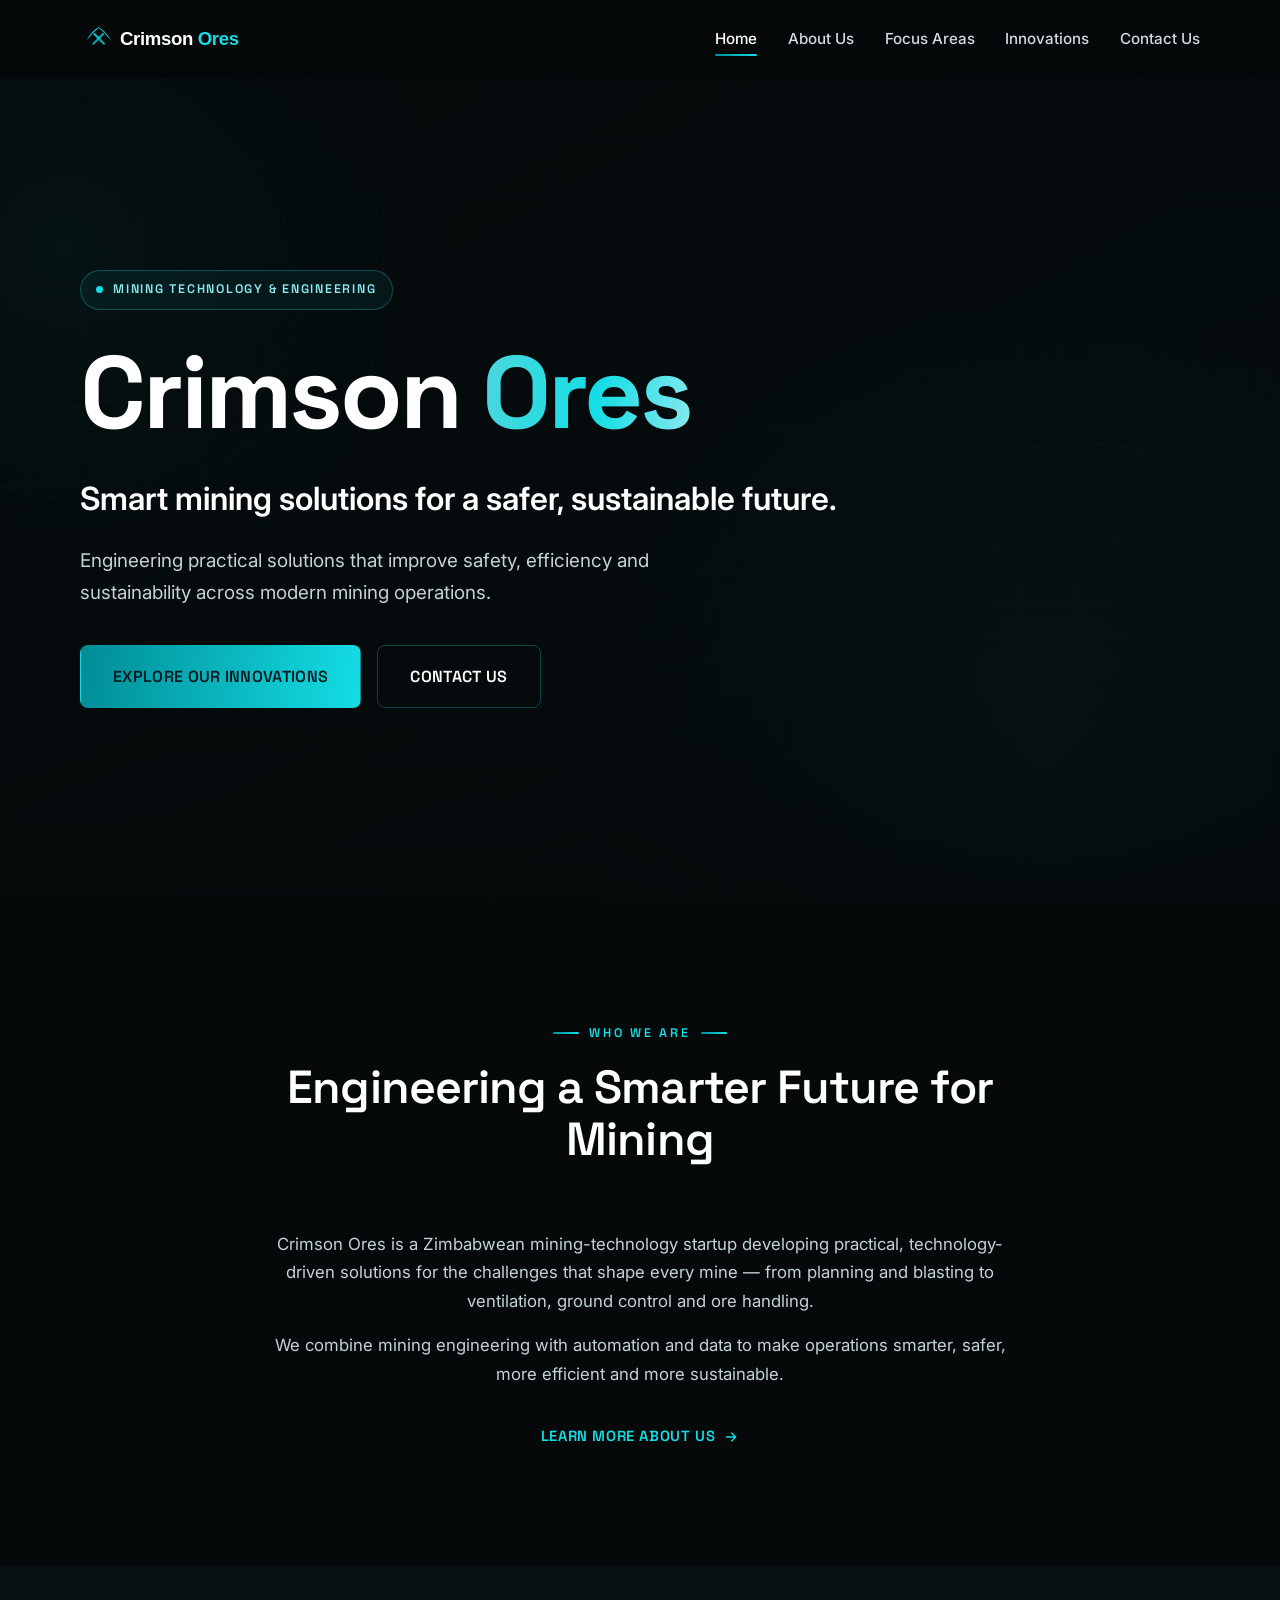
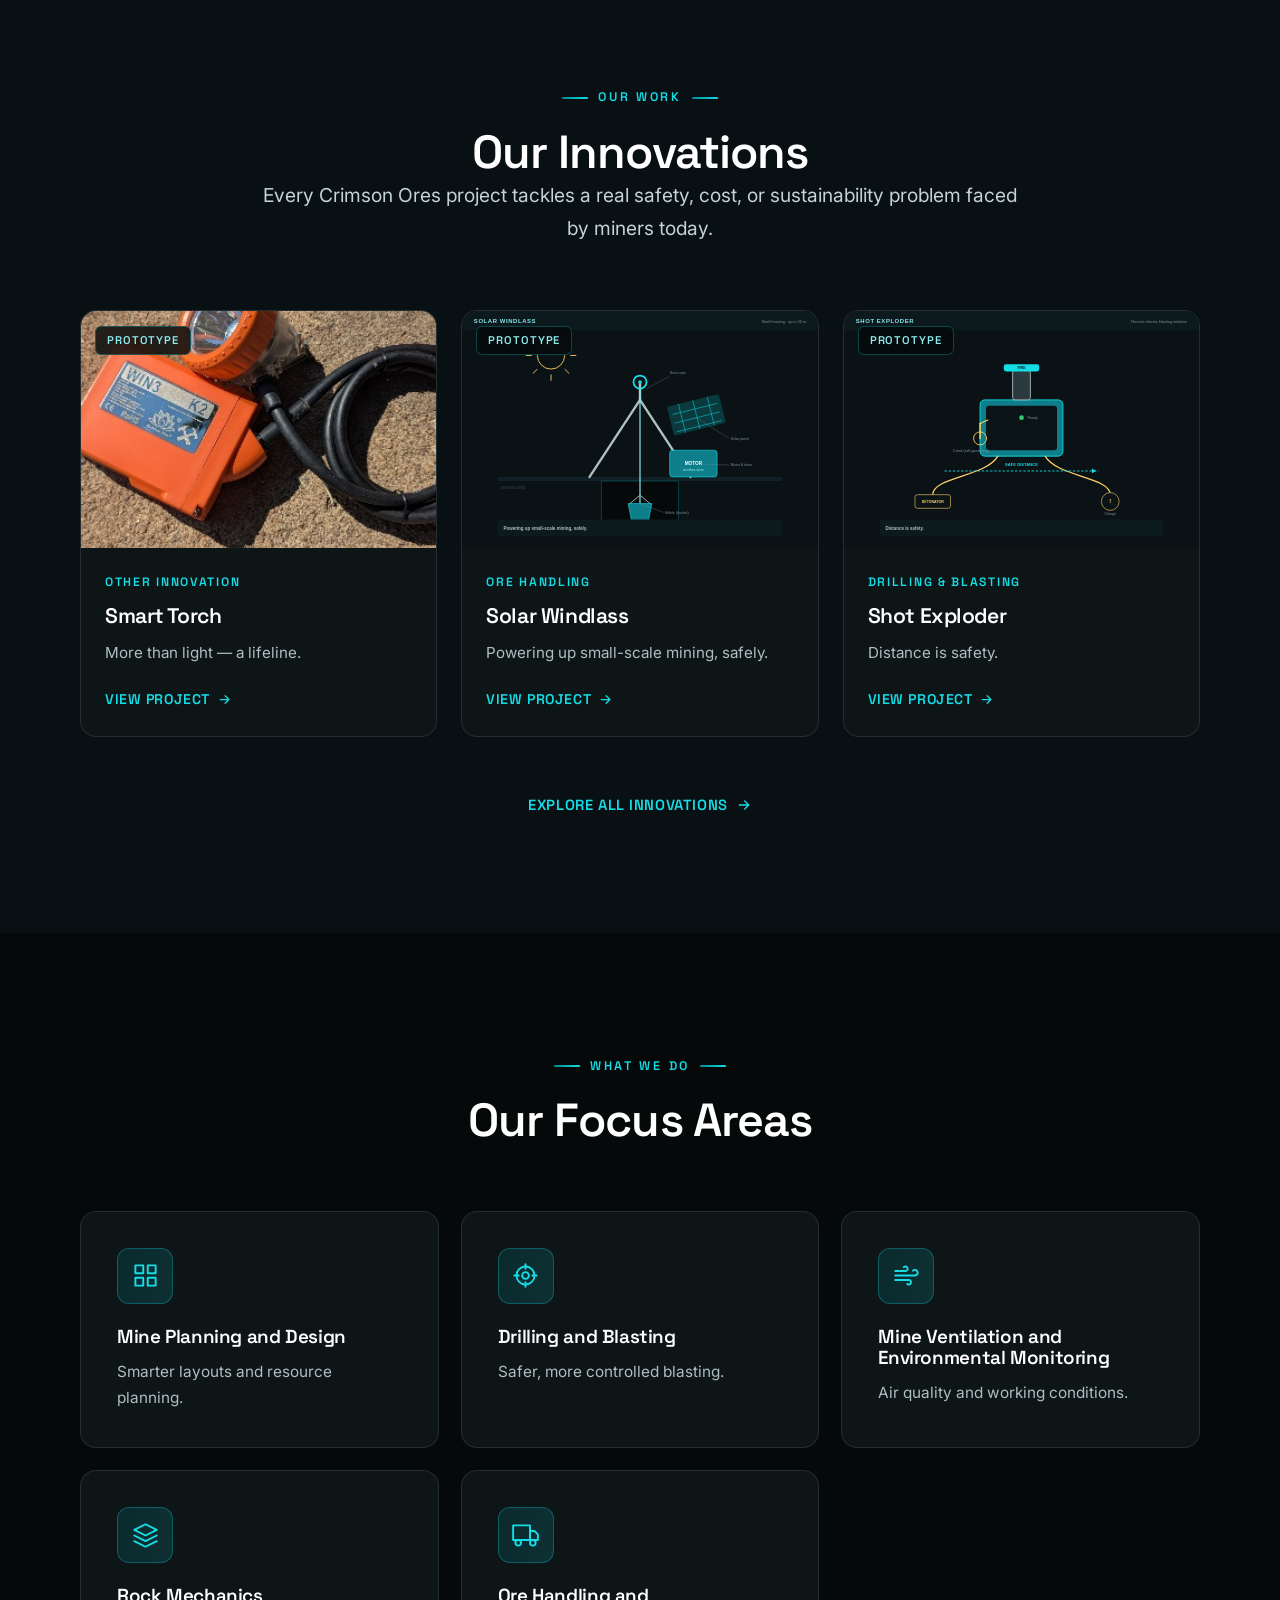
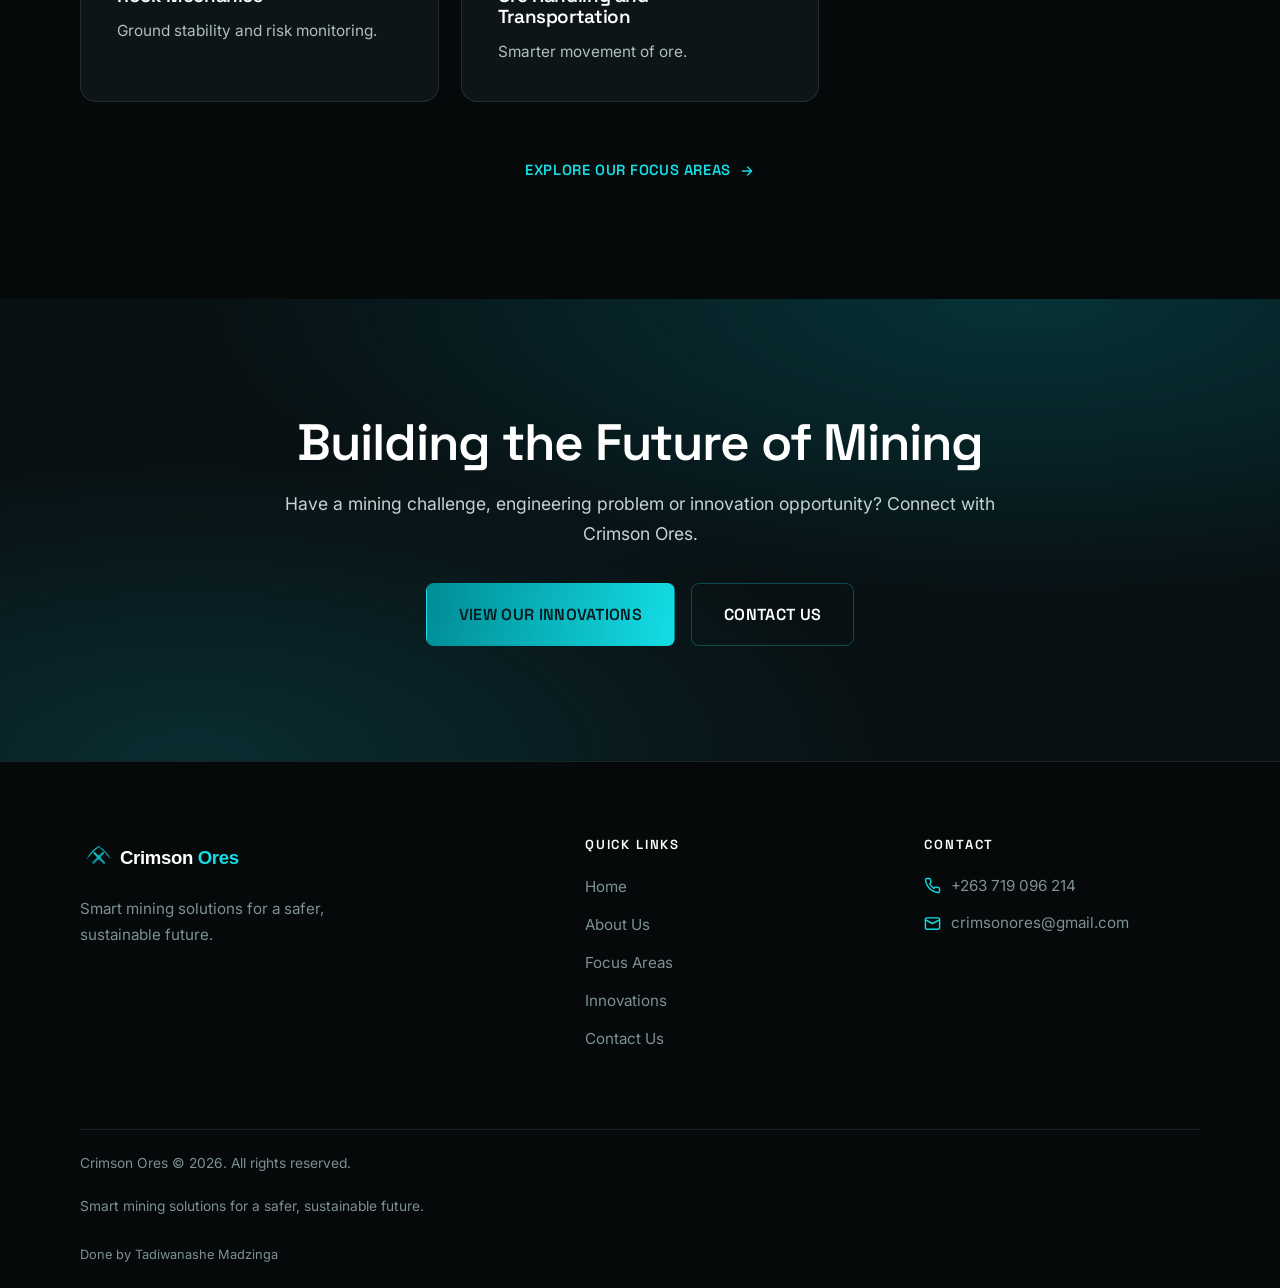
==== commit 05880b13: "Restructure Crimson Ores website into multi-page layout" ====
--- a/index.html
+++ b/index.html
@@ -5,42 +5,27 @@
   <meta name="viewport" content="width=device-width, initial-scale=1.0">
   <title>Crimson Ores | Smart Mining Solutions</title>
   <meta name="description" content="Crimson Ores develops smart mining solutions focused on safety, efficiency, innovation and sustainability across modern mining operations.">
-  <meta name="author" content="Crimson Ores">
   <meta name="theme-color" content="#05090A">
-
-  <!-- TODO: update the canonical URL to your deployed domain -->
-  <link rel="canonical" href="https://crimson-ores.example.com/">
-
-  <!-- Open Graph -->
+  <link rel="canonical" href="https://tadiwa2001.github.io/crimson-ores/">
   <meta property="og:type" content="website">
   <meta property="og:site_name" content="Crimson Ores">
   <meta property="og:title" content="Crimson Ores | Smart Mining Solutions">
-  <meta property="og:description" content="Smart mining solutions for a safer, sustainable future. Engineering intelligent solutions for safety, efficiency and sustainability across modern mining operations.">
-  <meta property="og:url" content="https://crimson-ores.example.com/">
-  <meta property="og:image" content="https://crimson-ores.example.com/assets/images/hero/hero-bg.svg">
-
-  <!-- Twitter -->
+  <meta property="og:description" content="Smart mining solutions for a safer, sustainable future.">
+  <meta property="og:url" content="https://tadiwa2001.github.io/crimson-ores/">
+  <meta property="og:image" content="https://tadiwa2001.github.io/crimson-ores/assets/images/hero/hero-bg.svg">
   <meta name="twitter:card" content="summary_large_image">
   <meta name="twitter:title" content="Crimson Ores | Smart Mining Solutions">
   <meta name="twitter:description" content="Smart mining solutions for a safer, sustainable future.">
-  <meta name="twitter:image" content="https://crimson-ores.example.com/assets/images/hero/hero-bg.svg">
-
-  <!-- Favicon -->
   <link rel="icon" type="image/svg+xml" href="favicon.svg">
-
-  <!-- Fonts -->
   <link rel="preconnect" href="https://fonts.googleapis.com">
   <link rel="preconnect" href="https://fonts.gstatic.com" crossorigin>
   <link href="https://fonts.googleapis.com/css2?family=Inter:wght@400;500;600&family=Space+Grotesk:wght@500;600;700&display=swap" rel="stylesheet">
-
-  <!-- Styles -->
   <link rel="stylesheet" href="assets/css/style.css">
   <link rel="stylesheet" href="assets/css/responsive.css">
 </head>
 <body data-page="home">
   <a class="skip-link" href="#main-content">Skip to main content</a>
 
-  <!-- ===================== HEADER ===================== -->
   <header class="site-header">
     <nav class="nav container" aria-label="Primary navigation">
       <a class="brand" href="index.html" aria-label="Crimson Ores — Home">
@@ -48,13 +33,11 @@
       </a>
 
       <ul class="nav__list" id="primary-nav">
-        <li><a class="nav__link" href="index.html" data-section="home">Home</a></li>
-        <li><a class="nav__link" href="index.html#about" data-section="about">About</a></li>
-        <li><a class="nav__link" href="index.html#focus-areas" data-section="focus-areas">Focus Areas</a></li>
-        <li><a class="nav__link" href="index.html#innovation" data-section="innovation">Innovation</a></li>
-        <li><a class="nav__link" href="projects.html" data-section="projects">Projects</a></li>
-        <li><a class="nav__link" href="index.html#contact" data-section="contact">Contact</a></li>
-        <li><a class="btn btn--primary nav__cta" href="index.html#contact">Contact Us</a></li>
+        <li><a class="nav__link" href="index.html" data-page="home">Home</a></li>
+        <li><a class="nav__link" href="about.html" data-page="about">About Us</a></li>
+        <li><a class="nav__link" href="focus-areas.html" data-page="focus-areas">Focus Areas</a></li>
+        <li><a class="nav__link" href="projects.html" data-page="projects">Innovations</a></li>
+        <li><a class="nav__link" href="contact.html" data-page="contact">Contact Us</a></li>
       </ul>
 
       <button class="nav-toggle" type="button" aria-expanded="false" aria-controls="primary-nav" aria-label="Toggle navigation menu">
@@ -66,345 +49,118 @@
   </header>
 
   <main id="main-content">
-    <!-- ===================== HERO ===================== -->
     <section class="hero" id="home">
-      <div class="hero__bg">
-        <img src="assets/images/hero/hero-bg.svg" alt="" aria-hidden="true" width="1600" height="900" fetchpriority="high">
-      </div>
+      <div class="hero__bg"><img src="assets/images/hero/hero-bg.svg" alt="" aria-hidden="true" width="1600" height="900" fetchpriority="high"></div>
       <div class="hero__overlay"></div>
       <div class="container">
         <div class="hero__inner">
           <span class="hero__badge"><span class="dot"></span> Mining Technology &amp; Engineering</span>
           <h1 class="hero__title">Crimson <span class="grad-text">Ores</span></h1>
           <p class="hero__tagline">Smart mining solutions for a safer, sustainable future.</p>
-          <p class="hero__text">Engineering intelligent solutions that improve safety, efficiency and sustainability across modern mining operations.</p>
+          <p class="hero__text">Engineering practical solutions that improve safety, efficiency and sustainability across modern mining operations.</p>
           <div class="hero__actions">
-            <a class="btn btn--primary btn--lg" href="index.html#contact">Contact Us</a>
-            <a class="btn btn--ghost btn--lg" href="projects.html">Explore Our Work</a>
+            <a class="btn btn--primary btn--lg" href="projects.html">Explore Our Innovations</a>
+            <a class="btn btn--ghost btn--lg" href="contact.html">Contact Us</a>
           </div>
         </div>
       </div>
     </section>
 
-    <!-- ===================== ABOUT ===================== -->
-    <section class="section" id="about">
-      <div class="container">
-        <div class="section-head">
-          <span class="eyebrow">About</span>
-          <h2>About Crimson Ores</h2>
-        </div>
-
-        <div class="about__grid">
-          <div class="about__content reveal">
-            <p class="lead">Crimson Ores was officially registered in October 2025 as a startup with one clear mission: designing and developing smart mining solutions for a sustainable future.</p>
-            <p>From day one, the company has focused on innovation across the core pillars of mining engineering — from mine planning and design, drilling and blasting, and ventilation, to rock mechanics and the handling and transportation of ore. We explore practical, technology-driven approaches to the challenges that shape every mine: how ground is planned and designed, how it is drilled and blasted, how air moves and working conditions are monitored, how rock behaves under stress, and how ore is moved and handled safely.</p>
-            <p>Rather than pursuing technology for its own sake, Crimson Ores works at the intersection of mining engineering, automation and data to make operations <strong>smarter, safer, more efficient and more environmentally sustainable</strong>.</p>
-
-            <div class="mv-card">
-              <h3><svg viewBox="0 0 24 24" fill="none" stroke="currentColor" stroke-width="2" stroke-linecap="round" stroke-linejoin="round" aria-hidden="true"><circle cx="12" cy="12" r="9"/><polygon points="16.24 7.76 14.12 14.12 7.76 16.24 9.88 9.88 16.24 7.76"/></svg> Mission</h3>
-              <p>To design and develop practical smart mining solutions that improve safety, operational efficiency and environmental sustainability.</p>
-            </div>
-            <div class="mv-card">
-              <h3><svg viewBox="0 0 24 24" fill="none" stroke="currentColor" stroke-width="2" stroke-linecap="round" stroke-linejoin="round" aria-hidden="true"><path d="M2 12s3.5-7 10-7 10 7 10 7-3.5 7-10 7-10-7-10-7z"/><circle cx="12" cy="12" r="3"/></svg> Vision</h3>
-              <p>To contribute to a future where mining operations use intelligent engineering and technology to achieve safer, more efficient and sustainable production.</p>
-            </div>
-          </div>
-
-          <div class="about__visual reveal" data-delay="1">
-            <img src="assets/images/about/about-mine.svg" alt="Stylised cross-section of a mine showing rock strata, an ore vein and a decline" width="800" height="600" loading="lazy">
-          </div>
-        </div>
-
-        <div class="principles">
-          <div class="principle reveal" data-delay="1">
-            <svg viewBox="0 0 24 24" fill="none" stroke="currentColor" stroke-width="1.8" stroke-linecap="round" stroke-linejoin="round" aria-hidden="true"><path d="M9 18h6M10 22h4M12 2a7 7 0 0 0-4 12.7c.6.5 1 1.4 1 2.3h6c0-.9.4-1.8 1-2.3A7 7 0 0 0 12 2z"/></svg>
-            <span>Innovation</span>
-          </div>
-          <div class="principle reveal" data-delay="2">
-            <svg viewBox="0 0 24 24" fill="none" stroke="currentColor" stroke-width="1.8" stroke-linecap="round" stroke-linejoin="round" aria-hidden="true"><path d="M12 3l7 3v5c0 4.5-3 8-7 10-4-2-7-5.5-7-10V6z"/><path d="M9 12l2 2 4-4"/></svg>
-            <span>Safety</span>
-          </div>
-          <div class="principle reveal" data-delay="3">
-            <svg viewBox="0 0 24 24" fill="none" stroke="currentColor" stroke-width="1.8" stroke-linecap="round" stroke-linejoin="round" aria-hidden="true"><circle cx="12" cy="12" r="9"/><polygon points="16.24 7.76 14.12 14.12 7.76 16.24 9.88 9.88 16.24 7.76"/></svg>
-            <span>Engineering Excellence</span>
-          </div>
-          <div class="principle reveal" data-delay="4">
-            <svg viewBox="0 0 24 24" fill="none" stroke="currentColor" stroke-width="1.8" stroke-linecap="round" stroke-linejoin="round" aria-hidden="true"><path d="M12 15l3.5-5.5M20.2 15a8.5 8.5 0 1 0-16.4 0"/></svg>
-            <span>Efficiency</span>
-          </div>
-          <div class="principle reveal" data-delay="4">
-            <svg viewBox="0 0 24 24" fill="none" stroke="currentColor" stroke-width="1.8" stroke-linecap="round" stroke-linejoin="round" aria-hidden="true"><path d="M11 20A7 7 0 0 1 4 13c0-4 3-9 16-9-1 8-5 13-9 13z"/><path d="M4 21c2-4 6-7 10-9"/></svg>
-            <span>Sustainability</span>
-          </div>
-        </div>
-      </div>
-    </section>
-    <!-- ===================== FOCUS AREAS ===================== -->
-    <section class="section section--alt" id="focus-areas">
-      <div class="container">
-        <div class="section-head section-head--center">
-          <span class="eyebrow">Our Focus Areas</span>
-          <h2>What We Do</h2>
-          <p class="lead">Our work focuses on key engineering areas that influence the safety, productivity and sustainability of mining operations.</p>
+    <section class="section" id="intro">
+      <div class="container">
+        <div class="section-head section-head--center reveal">
+          <span class="eyebrow">Who We Are</span>
+          <h2>Engineering a Smarter Future for Mining</h2>
+        </div>
+        <div class="center-block reveal" data-delay="1">
+          <p>Crimson Ores is a Zimbabwean mining-technology startup developing practical, technology-driven solutions for the challenges that shape every mine — from planning and blasting to ventilation, ground control and ore handling.</p>
+          <p>We combine mining engineering with automation and data to make operations smarter, safer, more efficient and more sustainable.</p>
+          <a class="arrow-link" href="about.html">Learn More About Us
+            <svg viewBox="0 0 24 24" fill="none" stroke="currentColor" stroke-width="2" stroke-linecap="round" stroke-linejoin="round" aria-hidden="true"><path d="M5 12h14M13 6l6 6-6 6"/></svg>
+          </a>
+        </div>
+      </div>
+    </section>
+    <section class="section section--alt" id="innovations">
+      <div class="container">
+        <div class="section-head section-head--center reveal">
+          <span class="eyebrow">Our Work</span>
+          <h2>Our Innovations</h2>
+          <p class="lead">Every Crimson Ores project tackles a real safety, cost, or sustainability problem faced by miners today.</p>
+        </div>
+
+        <div class="project-grid" id="featured-grid">
+          <!-- Featured innovations are rendered here by projects.js -->
+        </div>
+
+        <div class="featured-foot reveal">
+          <a class="arrow-link" href="projects.html">Explore All Innovations
+            <svg viewBox="0 0 24 24" fill="none" stroke="currentColor" stroke-width="2" stroke-linecap="round" stroke-linejoin="round" aria-hidden="true"><path d="M5 12h14M13 6l6 6-6 6"/></svg>
+          </a>
+        </div>
+      </div>
+    </section>
+
+    <section class="section" id="focus-areas">
+      <div class="container">
+        <div class="section-head section-head--center reveal">
+          <span class="eyebrow">What We Do</span>
+          <h2>Our Focus Areas</h2>
         </div>
 
         <div class="focus-grid">
           <article class="focus-card reveal" data-delay="1">
-            <span class="focus-card__num">01</span>
-            <span class="focus-card__icon">
-              <svg viewBox="0 0 24 24" fill="none" stroke="currentColor" stroke-width="1.7" stroke-linecap="round" stroke-linejoin="round" aria-hidden="true"><rect x="3" y="3" width="7" height="7"/><rect x="14" y="3" width="7" height="7"/><rect x="3" y="14" width="7" height="7"/><rect x="14" y="14" width="7" height="7"/></svg>
-            </span>
+            <span class="focus-card__icon"><svg viewBox="0 0 24 24" fill="none" stroke="currentColor" stroke-width="1.7" stroke-linecap="round" stroke-linejoin="round" aria-hidden="true"><rect x="3" y="3" width="7" height="7"/><rect x="14" y="3" width="7" height="7"/><rect x="3" y="14" width="7" height="7"/><rect x="14" y="14" width="7" height="7"/></svg></span>
             <h3>Mine Planning and Design</h3>
-            <p>Developing technology-driven approaches that support efficient mine layouts, resource utilisation, operational planning and safer mining environments.</p>
+            <p>Smarter layouts and resource planning.</p>
           </article>
 
           <article class="focus-card reveal" data-delay="2">
-            <span class="focus-card__num">02</span>
-            <span class="focus-card__icon">
-              <svg viewBox="0 0 24 24" fill="none" stroke="currentColor" stroke-width="1.7" stroke-linecap="round" stroke-linejoin="round" aria-hidden="true"><circle cx="12" cy="12" r="8"/><circle cx="12" cy="12" r="3"/><path d="M12 2v4M12 18v4M2 12h4M18 12h4"/></svg>
-            </span>
+            <span class="focus-card__icon"><svg viewBox="0 0 24 24" fill="none" stroke="currentColor" stroke-width="1.7" stroke-linecap="round" stroke-linejoin="round" aria-hidden="true"><circle cx="12" cy="12" r="8"/><circle cx="12" cy="12" r="3"/><path d="M12 2v4M12 18v4M2 12h4M18 12h4"/></svg></span>
             <h3>Drilling and Blasting</h3>
-            <p>Exploring smarter approaches to drilling and blasting that can improve fragmentation, operational efficiency, safety and control.</p>
+            <p>Safer, more controlled blasting.</p>
           </article>
 
           <article class="focus-card reveal" data-delay="3">
-            <span class="focus-card__num">03</span>
-            <span class="focus-card__icon">
-              <svg viewBox="0 0 24 24" fill="none" stroke="currentColor" stroke-width="1.7" stroke-linecap="round" stroke-linejoin="round" aria-hidden="true"><path d="M17.7 7.7a2.5 2.5 0 1 1 1.8 4.3H2"/><path d="M9.6 4.6A2 2 0 1 1 11 8H2"/><path d="M12.6 19.4A2 2 0 1 0 14 16H2"/></svg>
-            </span>
+            <span class="focus-card__icon"><svg viewBox="0 0 24 24" fill="none" stroke="currentColor" stroke-width="1.7" stroke-linecap="round" stroke-linejoin="round" aria-hidden="true"><path d="M17.7 7.7a2.5 2.5 0 1 1 1.8 4.3H2"/><path d="M9.6 4.6A2 2 0 1 1 11 8H2"/><path d="M12.6 19.4A2 2 0 1 0 14 16H2"/></svg></span>
             <h3>Mine Ventilation and Environmental Monitoring</h3>
-            <p>Developing monitoring and engineering solutions aimed at improving underground working conditions, air quality, environmental awareness and worker safety.</p>
+            <p>Air quality and working conditions.</p>
           </article>
 
           <article class="focus-card reveal" data-delay="1">
-            <span class="focus-card__num">04</span>
-            <span class="focus-card__icon">
-              <svg viewBox="0 0 24 24" fill="none" stroke="currentColor" stroke-width="1.7" stroke-linecap="round" stroke-linejoin="round" aria-hidden="true"><path d="M12 2 2 7l10 5 10-5-10-5z"/><path d="m2 12 10 5 10-5"/><path d="m2 17 10 5 10-5"/></svg>
-            </span>
+            <span class="focus-card__icon"><svg viewBox="0 0 24 24" fill="none" stroke="currentColor" stroke-width="1.7" stroke-linecap="round" stroke-linejoin="round" aria-hidden="true"><path d="M12 2 2 7l10 5 10-5-10-5z"/><path d="m2 12 10 5 10-5"/><path d="m2 17 10 5 10-5"/></svg></span>
             <h3>Rock Mechanics</h3>
-            <p>Applying engineering and technology concepts to support the understanding and monitoring of ground conditions, structural stability and geotechnical risk.</p>
+            <p>Ground stability and risk monitoring.</p>
           </article>
 
           <article class="focus-card reveal" data-delay="2">
-            <span class="focus-card__num">05</span>
-            <span class="focus-card__icon">
-              <svg viewBox="0 0 24 24" fill="none" stroke="currentColor" stroke-width="1.7" stroke-linecap="round" stroke-linejoin="round" aria-hidden="true"><path d="M1 3h15v13H1z"/><path d="M16 8h4l3 3v5h-7V8z"/><circle cx="5.5" cy="18.5" r="2.5"/><circle cx="18.5" cy="18.5" r="2.5"/></svg>
-            </span>
+            <span class="focus-card__icon"><svg viewBox="0 0 24 24" fill="none" stroke="currentColor" stroke-width="1.7" stroke-linecap="round" stroke-linejoin="round" aria-hidden="true"><path d="M1 3h15v13H1z"/><path d="M16 8h4l3 3v5h-7V8z"/><circle cx="5.5" cy="18.5" r="2.5"/><circle cx="18.5" cy="18.5" r="2.5"/></svg></span>
             <h3>Ore Handling and Transportation</h3>
-            <p>Exploring systems that improve the movement, monitoring and handling of ore and mining materials throughout mining operations.</p>
-          </article>
-        </div>
-      </div>
-    </section>
-    <!-- ===================== INNOVATION ===================== -->
-    <section class="section" id="innovation">
-      <div class="container">
-        <div class="section-head">
-          <span class="eyebrow">Innovation</span>
-          <h2>Innovation That Solves Real Mining Problems</h2>
-        </div>
-
-        <div class="innovation__grid">
-          <div class="innovation__content reveal">
-            <p class="lead">At Crimson Ores, innovation isn't a buzzword — it's how we solve real problems facing miners every day.</p>
-            <p>We apply engineering thinking and modern technology to make mining operations safer and more dependable — from smarter monitoring of underground conditions and better engineering decision-making, to automation, environmental monitoring, renewable and solar-powered technologies, data-driven mining and greater operational efficiency.</p>
-            <p>We are clear about where each idea sits on the journey from concept to a working solution, and we only present as "developed" what has actually been built.</p>
-
-            <div class="innovation-status">
-              <h4>Where We Are Today</h4>
-              <ul>
-                <li><strong>Developed &amp; prototypes:</strong> the systems and prototypes we have actually built are listed on the Projects page — nothing more.</li>
-                <li><strong>Research &amp; concepts:</strong> several solutions are being researched and scoped before development begins.</li>
-                <li><strong>Future innovation areas:</strong> the directions below guide where we are heading next.</li>
-              </ul>
-            </div>
-          </div>
-
-          <div class="innovation__areas reveal" data-delay="1">
-            <div class="innovation-item">
-              <svg viewBox="0 0 24 24" fill="none" stroke="currentColor" stroke-width="1.8" stroke-linecap="round" stroke-linejoin="round" aria-hidden="true"><path d="M12 3l7 3v5c0 4.5-3 8-7 10-4-2-7-5.5-7-10V6z"/></svg>
-              <span><strong>Safer operations.</strong> Solutions designed with worker and operational safety in mind.</span>
-            </div>
-            <div class="innovation-item">
-              <svg viewBox="0 0 24 24" fill="none" stroke="currentColor" stroke-width="1.8" stroke-linecap="round" stroke-linejoin="round" aria-hidden="true"><path d="M2 12s3.5-7 10-7 10 7 10 7-3.5 7-10 7-10-7-10-7z"/><circle cx="12" cy="12" r="3"/></svg>
-              <span><strong>Smart monitoring.</strong> Real-time awareness of conditions, air quality and equipment.</span>
-            </div>
-            <div class="innovation-item">
-              <svg viewBox="0 0 24 24" fill="none" stroke="currentColor" stroke-width="1.8" stroke-linecap="round" stroke-linejoin="round" aria-hidden="true"><path d="M3 3v18h18"/><path d="M7 16v-5M12 16V8M17 16v-3"/></svg>
-              <span><strong>Engineering decisions.</strong> Better data to support sound engineering choices.</span>
-            </div>
-            <div class="innovation-item">
-              <svg viewBox="0 0 24 24" fill="none" stroke="currentColor" stroke-width="1.8" stroke-linecap="round" stroke-linejoin="round" aria-hidden="true"><rect x="4" y="4" width="16" height="16" rx="2"/><rect x="9" y="9" width="6" height="6"/><path d="M9 2v2M15 2v2M9 20v2M15 20v2M2 9h2M2 15h2M20 9h2M20 15h2"/></svg>
-              <span><strong>Automation.</strong> Reducing manual, repetitive or hazardous tasks.</span>
-            </div>
-            <div class="innovation-item">
-              <svg viewBox="0 0 24 24" fill="none" stroke="currentColor" stroke-width="1.8" stroke-linecap="round" stroke-linejoin="round" aria-hidden="true"><path d="M11 20A7 7 0 0 1 4 13c0-4 3-9 16-9-1 8-5 13-9 13z"/><path d="M4 21c2-4 6-7 10-9"/></svg>
-              <span><strong>Environmental monitoring.</strong> Understanding and managing environmental impact.</span>
-            </div>
-            <div class="innovation-item">
-              <svg viewBox="0 0 24 24" fill="none" stroke="currentColor" stroke-width="1.8" stroke-linecap="round" stroke-linejoin="round" aria-hidden="true"><circle cx="12" cy="12" r="4"/><path d="M12 2v2M12 20v2M4.93 4.93l1.41 1.41M17.66 17.66l1.41 1.41M2 12h2M20 12h2M4.93 19.07l1.41-1.41M17.66 6.34l1.41-1.41"/></svg>
-              <span><strong>Solar-powered tech.</strong> Renewable energy options for remote operations.</span>
-            </div>
-            <div class="innovation-item">
-              <svg viewBox="0 0 24 24" fill="none" stroke="currentColor" stroke-width="1.8" stroke-linecap="round" stroke-linejoin="round" aria-hidden="true"><ellipse cx="12" cy="5" rx="9" ry="3"/><path d="M3 5v14c0 1.66 4 3 9 3s9-1.34 9-3V5"/><path d="M3 12c0 1.66 4 3 9 3s9-1.34 9-3"/></svg>
-              <span><strong>Data-driven mining.</strong> Turning operational data into useful insight.</span>
-            </div>
-            <div class="innovation-item">
-              <svg viewBox="0 0 24 24" fill="none" stroke="currentColor" stroke-width="1.8" stroke-linecap="round" stroke-linejoin="round" aria-hidden="true"><path d="M12 15l3.5-5.5M20.2 15a8.5 8.5 0 1 0-16.4 0"/></svg>
-              <span><strong>Operational efficiency.</strong> Reducing losses and improving productivity.</span>
-            </div>
-          </div>
-        </div>
-      </div>
-    </section>
-    <!-- ===================== SAFETY + SUSTAINABILITY ===================== -->
-    <section class="section section--surface" id="safety">
-      <div class="container">
-        <div class="safety-statement">
-          <p class="statement-line">Safer mining.<br><em>Smarter operations.</em><br>Sustainable futures.</p>
-          <p class="lead safety-intro">Crimson Ores aims to combine engineering, technology and responsible innovation to address the challenges affecting mining operations.</p>
-        </div>
-
-        <div class="pillars">
-          <article class="pillar reveal" data-delay="1">
-            <span class="pillar__icon">
-              <svg viewBox="0 0 24 24" fill="none" stroke="currentColor" stroke-width="1.8" stroke-linecap="round" stroke-linejoin="round" aria-hidden="true"><path d="M12 3l7 3v5c0 4.5-3 8-7 10-4-2-7-5.5-7-10V6z"/><path d="M9 12l2 2 4-4"/></svg>
-            </span>
-            <h3>Safety</h3>
-            <p>Technology and engineering solutions designed with worker and operational safety in mind.</p>
-          </article>
-
-          <article class="pillar reveal" data-delay="2">
-            <span class="pillar__icon">
-              <svg viewBox="0 0 24 24" fill="none" stroke="currentColor" stroke-width="1.8" stroke-linecap="round" stroke-linejoin="round" aria-hidden="true"><path d="M12 15l3.5-5.5M20.2 15a8.5 8.5 0 1 0-16.4 0"/></svg>
-            </span>
-            <h3>Efficiency</h3>
-            <p>Smarter approaches that can reduce unnecessary operational losses and improve decision-making.</p>
-          </article>
-
-          <article class="pillar reveal" data-delay="3">
-            <span class="pillar__icon">
-              <svg viewBox="0 0 24 24" fill="none" stroke="currentColor" stroke-width="1.8" stroke-linecap="round" stroke-linejoin="round" aria-hidden="true"><path d="M11 20A7 7 0 0 1 4 13c0-4 3-9 16-9-1 8-5 13-9 13z"/><path d="M4 21c2-4 6-7 10-9"/></svg>
-            </span>
-            <h3>Sustainability</h3>
-            <p>Solutions that consider energy efficiency, environmental monitoring and responsible resource utilisation.</p>
-          </article>
-        </div>
-      </div>
-    </section>
-
-    <!-- ===================== FEATURED PROJECTS ===================== -->
-    <section class="section section--alt" id="featured">
-      <div class="container">
-        <div class="section-head section-head--center">
-          <span class="eyebrow">Portfolio</span>
-          <h2>Featured Projects</h2>
-          <p class="lead">A selection of the systems, prototypes and solutions being developed by Crimson Ores.</p>
-        </div>
-
-        <div class="project-grid" id="featured-grid">
-          <!-- Project cards are rendered here by projects.js -->
-        </div>
-
-        <div class="featured-foot">
-          <a class="btn btn--ghost" href="projects.html">View All Projects</a>
-        </div>
-      </div>
-    </section>
-
-    <!-- ===================== CTA ===================== -->
+            <p>Smarter movement of ore.</p>
+          </article>
+        </div>
+
+        <div class="featured-foot reveal">
+          <a class="arrow-link" href="focus-areas.html">Explore Our Focus Areas
+            <svg viewBox="0 0 24 24" fill="none" stroke="currentColor" stroke-width="2" stroke-linecap="round" stroke-linejoin="round" aria-hidden="true"><path d="M5 12h14M13 6l6 6-6 6"/></svg>
+          </a>
+        </div>
+      </div>
+    </section>
     <section class="cta">
       <div class="container">
         <div class="cta__inner reveal">
           <h2>Building the Future of Mining</h2>
           <p>Have a mining challenge, engineering problem or innovation opportunity? Connect with Crimson Ores.</p>
           <div class="cta__actions">
-            <a class="btn btn--primary btn--lg" href="index.html#contact">Contact Us</a>
-            <a class="btn btn--ghost btn--lg" href="projects.html">View Our Projects</a>
+            <a class="btn btn--primary btn--lg" href="projects.html">View Our Innovations</a>
+            <a class="btn btn--ghost btn--lg" href="contact.html">Contact Us</a>
           </div>
         </div>
       </div>
     </section>
-    <!-- ===================== CONTACT ===================== -->
-    <section class="section" id="contact">
-      <div class="container">
-        <div class="section-head section-head--center">
-          <span class="eyebrow">Contact</span>
-          <h2>Let's Talk Mining Innovation</h2>
-          <p class="lead">Have a mining challenge, partnership opportunity or innovative idea? Get in touch with Crimson Ores.</p>
-        </div>
-
-        <div class="contact__grid">
-          <div class="contact-info reveal">
-            <a class="contact-item" href="tel:+263719096214">
-              <span class="contact-item__icon">
-                <svg viewBox="0 0 24 24" fill="none" stroke="currentColor" stroke-width="2" stroke-linecap="round" stroke-linejoin="round" aria-hidden="true"><path d="M22 16.92v3a2 2 0 0 1-2.18 2 19.79 19.79 0 0 1-8.63-3.07 19.5 19.5 0 0 1-6-6 19.79 19.79 0 0 1-3.07-8.67A2 2 0 0 1 4.11 2h3a2 2 0 0 1 2 1.72c.13.96.36 1.9.7 2.81a2 2 0 0 1-.45 2.11L8.09 9.91a16 16 0 0 0 6 6l1.27-1.27a2 2 0 0 1 2.11-.45c.91.34 1.85.57 2.81.7A2 2 0 0 1 22 16.92z"/></svg>
-              </span>
-              <span>
-                <span class="contact-item__label">Phone</span>
-                <span class="contact-item__value">+263 719 096 214</span>
-              </span>
-            </a>
-            <a class="contact-item" href="mailto:crimsonores@gmail.com">
-              <span class="contact-item__icon">
-                <svg viewBox="0 0 24 24" fill="none" stroke="currentColor" stroke-width="2" stroke-linecap="round" stroke-linejoin="round" aria-hidden="true"><rect x="2" y="4" width="20" height="16" rx="2"/><path d="m22 7-10 5L2 7"/></svg>
-              </span>
-              <span>
-                <span class="contact-item__label">Email</span>
-                <span class="contact-item__value">crimsonores@gmail.com</span>
-              </span>
-            </a>
-          </div>
-
-          <form class="contact-form reveal" id="contact-form" method="POST" action="#" data-endpoint="" novalidate data-delay="1">
-            <div class="form-row">
-              <div class="field" data-field="name">
-                <label for="cf-name">Full Name</label>
-                <input type="text" id="cf-name" name="name" autocomplete="name" required>
-                <span class="error-msg"></span>
-              </div>
-              <div class="field" data-field="email">
-                <label for="cf-email">Email Address</label>
-                <input type="email" id="cf-email" name="email" autocomplete="email" required>
-                <span class="error-msg"></span>
-              </div>
-            </div>
-
-            <div class="form-row">
-              <div class="field" data-field="phone">
-                <label for="cf-phone">Phone Number <span class="opt">(optional)</span></label>
-                <input type="tel" id="cf-phone" name="phone" autocomplete="tel">
-                <span class="error-msg"></span>
-              </div>
-              <div class="field" data-field="company">
-                <label for="cf-company">Company / Organisation <span class="opt">(optional)</span></label>
-                <input type="text" id="cf-company" name="company" autocomplete="organization">
-                <span class="error-msg"></span>
-              </div>
-            </div>
-
-            <div class="field" data-field="subject">
-              <label for="cf-subject">Subject</label>
-              <input type="text" id="cf-subject" name="subject" required>
-              <span class="error-msg"></span>
-            </div>
-
-            <div class="field" data-field="message">
-              <label for="cf-message">Message</label>
-              <textarea id="cf-message" name="message" required></textarea>
-              <span class="error-msg"></span>
-            </div>
-
-            <button type="submit" class="btn btn--primary btn--lg">Send Message</button>
-
-            <div class="form-status" role="status" aria-live="polite"></div>
-            <p class="form-note">This form is ready to connect to a free form provider (Formspree or Netlify Forms) — see the README for one-line setup.</p>
-          </form>
-        </div>
-      </div>
-    </section>
   </main>
-  <!-- ===================== FOOTER ===================== -->
+
   <footer class="site-footer">
     <div class="container">
       <div class="footer__top">
@@ -413,23 +169,16 @@
             <img class="brand__logo" src="assets/images/logo/logo-white.svg" alt="Crimson Ores logo" width="186" height="40">
           </a>
           <p>Smart mining solutions for a safer, sustainable future.</p>
-          <div class="footer__socials">
-            <span aria-hidden="true"><svg viewBox="0 0 24 24" fill="none" stroke="currentColor" stroke-width="2" stroke-linecap="round" stroke-linejoin="round"><path d="M16 8a6 6 0 0 1 6 6v7h-4v-7a2 2 0 0 0-4 0v7h-4v-7a6 6 0 0 1 6-6z"/><rect x="2" y="9" width="4" height="12"/><circle cx="4" cy="4" r="2"/></svg></span>
-            <span aria-hidden="true"><svg viewBox="0 0 24 24" fill="none" stroke="currentColor" stroke-width="2" stroke-linecap="round" stroke-linejoin="round"><path d="M4 4l16 16M20 4L4 20"/></svg></span>
-            <span aria-hidden="true"><svg viewBox="0 0 24 24" fill="none" stroke="currentColor" stroke-width="2" stroke-linecap="round" stroke-linejoin="round"><path d="M15 22v-4a4 4 0 0 0-1-2.8c2.7-.3 5.5-1.3 5.5-6a4.6 4.6 0 0 0-1.2-3.2 4.3 4.3 0 0 0-.1-3.2s-1-.3-3.4 1.3a11.7 11.7 0 0 0-6 0C6.3 2.3 5.3 2.6 5.3 2.6a4.3 4.3 0 0 0-.1 3.2A4.6 4.6 0 0 0 4 9c0 4.7 2.8 5.7 5.5 6a4 4 0 0 0-1 2.8v4"/><path d="M9 18c-3 1-5-1-5-3"/></svg></span>
-            <span class="social-note">Social profiles coming soon</span>
-          </div>
         </div>
 
         <div class="footer__col">
           <h4>Quick Links</h4>
           <ul class="footer__links">
             <li><a href="index.html">Home</a></li>
-            <li><a href="index.html#about">About</a></li>
-            <li><a href="index.html#focus-areas">Focus Areas</a></li>
-            <li><a href="projects.html">Projects</a></li>
-            <li><a href="index.html#innovation">Innovation</a></li>
-            <li><a href="index.html#contact">Contact</a></li>
+            <li><a href="about.html">About Us</a></li>
+            <li><a href="focus-areas.html">Focus Areas</a></li>
+            <li><a href="projects.html">Innovations</a></li>
+            <li><a href="contact.html">Contact Us</a></li>
           </ul>
         </div>
 
@@ -465,7 +214,3 @@
 </html>
 
 
-
-
-
-
--- a/assets/css/style.css
+++ b/assets/css/style.css
@@ -1736,6 +1736,144 @@
   transform: translateY(-50%);
 }
 
+/* ---------- Arrow links ---------- */
+.arrow-link {
+  display: inline-flex;
+  align-items: center;
+  gap: 8px;
+  font-family: var(--font-display);
+  font-weight: 600;
+  font-size: 0.92rem;
+  text-transform: uppercase;
+  letter-spacing: 0.04em;
+  color: var(--cyan);
+  transition: color 0.2s ease;
+}
+
+.arrow-link svg {
+  width: 16px;
+  height: 16px;
+  transition: transform 0.25s ease;
+}
+
+.arrow-link:hover {
+  color: var(--cyan-soft);
+}
+
+.arrow-link:hover svg {
+  transform: translateX(4px);
+}
+
+/* ---------- Related innovation chips ---------- */
+.chip-link {
+  display: inline-flex;
+  align-items: center;
+  gap: 6px;
+  padding: 0.5rem 1.05rem;
+  border: 1px solid var(--border-strong);
+  border-radius: 999px;
+  background: var(--grad-soft);
+  color: var(--cyan-soft);
+  font-family: var(--font-display);
+  font-size: 0.85rem;
+  font-weight: 600;
+  transition: background 0.2s ease, border-color 0.2s ease, color 0.2s ease;
+}
+
+.chip-link:hover {
+  background: var(--teal);
+  border-color: var(--cyan);
+  color: var(--white);
+}
+
+.related {
+  display: flex;
+  flex-wrap: wrap;
+  align-items: center;
+  gap: 10px;
+  margin-top: 20px;
+}
+
+.related__label {
+  font-family: var(--font-display);
+  font-size: 0.72rem;
+  font-weight: 600;
+  letter-spacing: 0.12em;
+  text-transform: uppercase;
+  color: var(--muted-2);
+}
+
+/* ---------- Detailed focus-area sections ---------- */
+.focus-detail {
+  display: grid;
+  grid-template-columns: 90px 1fr;
+  gap: 26px;
+  align-items: start;
+  background: var(--surface);
+  border: 1px solid var(--border);
+  border-radius: var(--radius-lg);
+  padding: clamp(26px, 3.5vw, 40px);
+  margin-bottom: 22px;
+  transition: border-color 0.25s ease;
+}
+
+.focus-detail:hover {
+  border-color: var(--border-strong);
+}
+
+.focus-detail__icon {
+  display: inline-flex;
+  align-items: center;
+  justify-content: center;
+  width: 78px;
+  height: 78px;
+  border-radius: 16px;
+  background: var(--grad-soft);
+  border: 1px solid var(--border-strong);
+  color: var(--cyan);
+}
+
+.focus-detail__icon svg {
+  width: 36px;
+  height: 36px;
+}
+
+.focus-detail__body h3 {
+  font-size: 1.45rem;
+  margin-bottom: 12px;
+}
+
+.focus-detail__body p {
+  font-size: 1.02rem;
+  margin: 0;
+  max-width: 820px;
+}
+
+/* ---------- Mission / Vision two-column ---------- */
+.mv-grid {
+  display: grid;
+  grid-template-columns: 1fr 1fr;
+  gap: 20px;
+  margin-top: 26px;
+}
+
+/* ---------- Centered text block (home intro, etc.) ---------- */
+.center-block {
+  max-width: 760px;
+  margin-inline: auto;
+  text-align: center;
+}
+
+.center-block p {
+  font-size: 1.05rem;
+  color: #c4d3d5;
+}
+
+.center-block .arrow-link {
+  margin-top: 20px;
+}
+
+
 .no-scroll {
   overflow: hidden;
 }
--- a/assets/css/responsive.css
+++ b/assets/css/responsive.css
@@ -233,3 +233,16 @@
     grid-template-columns: 1fr;
   }
 }
+
+/* ---------- Multi-page additions ---------- */
+@media (max-width: 640px) {
+  .focus-detail {
+    grid-template-columns: 1fr;
+    gap: 18px;
+  }
+
+  .mv-grid {
+    grid-template-columns: 1fr;
+  }
+}
+
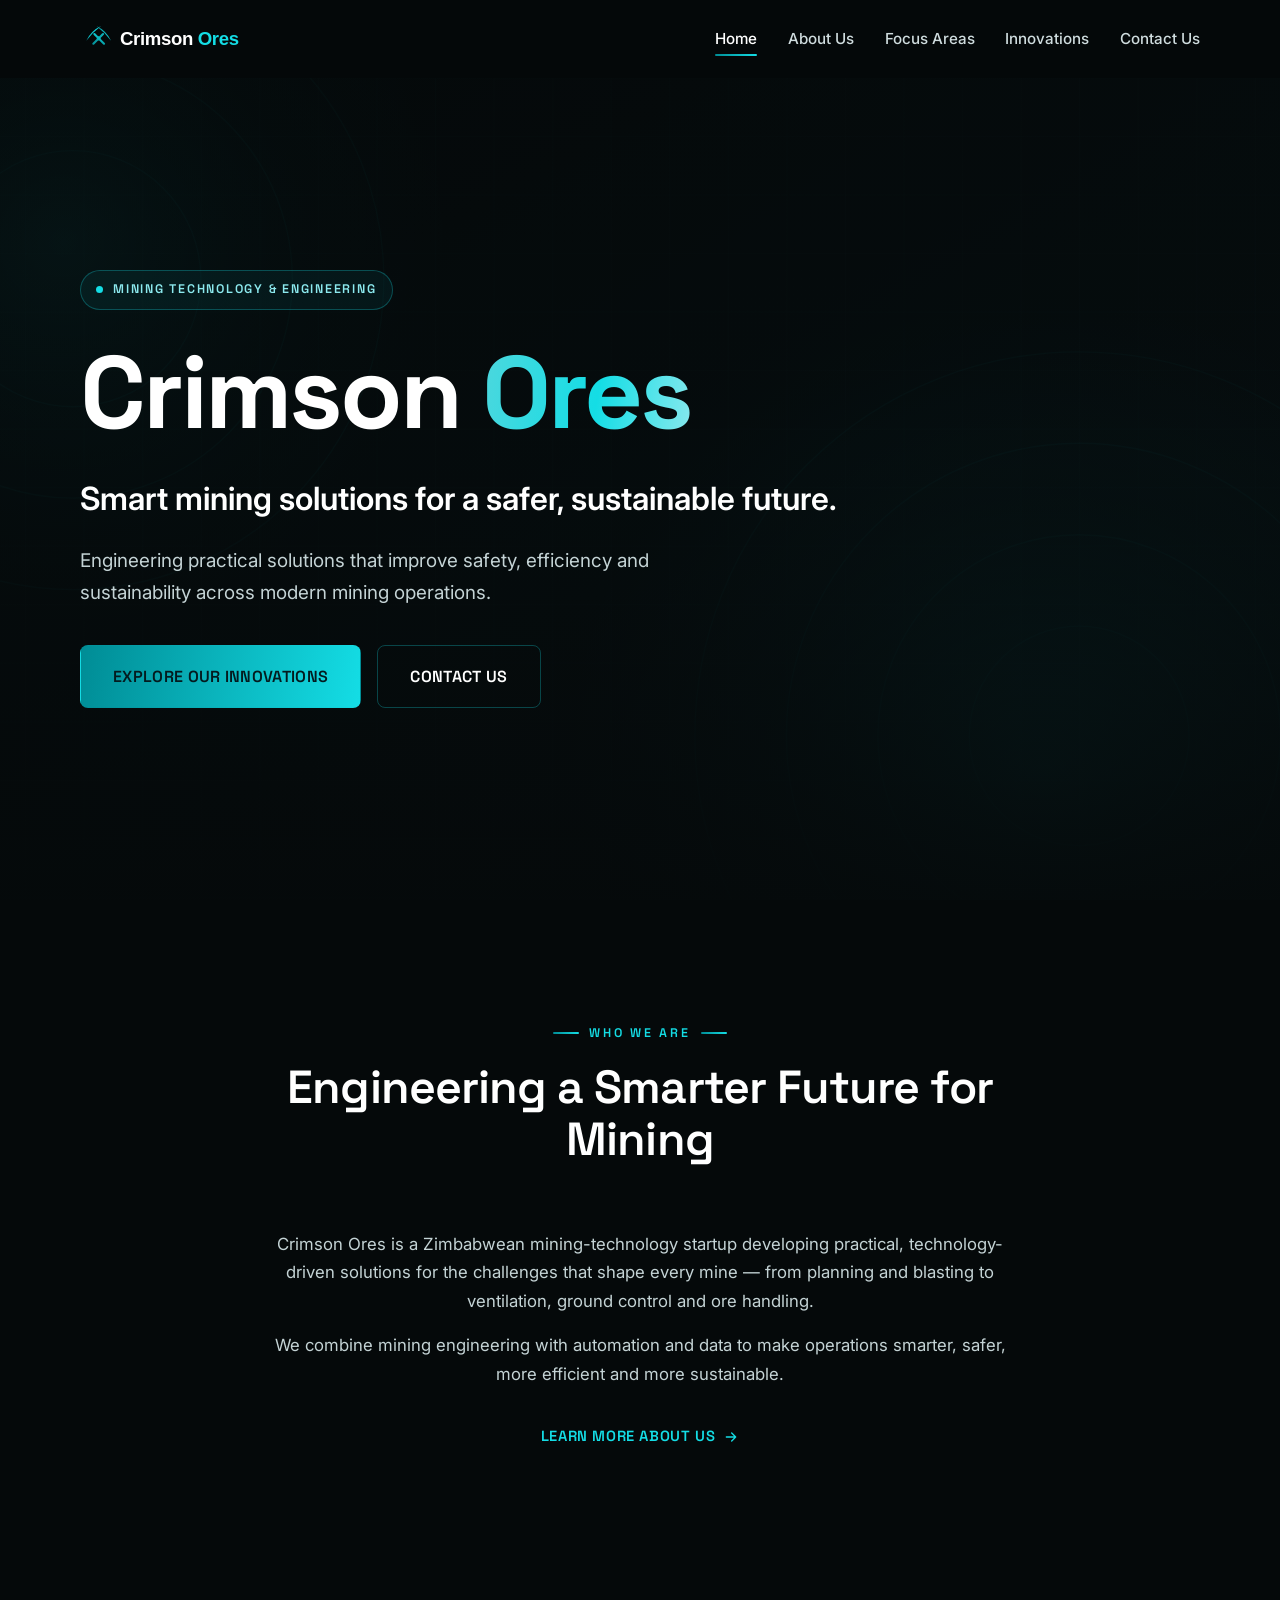
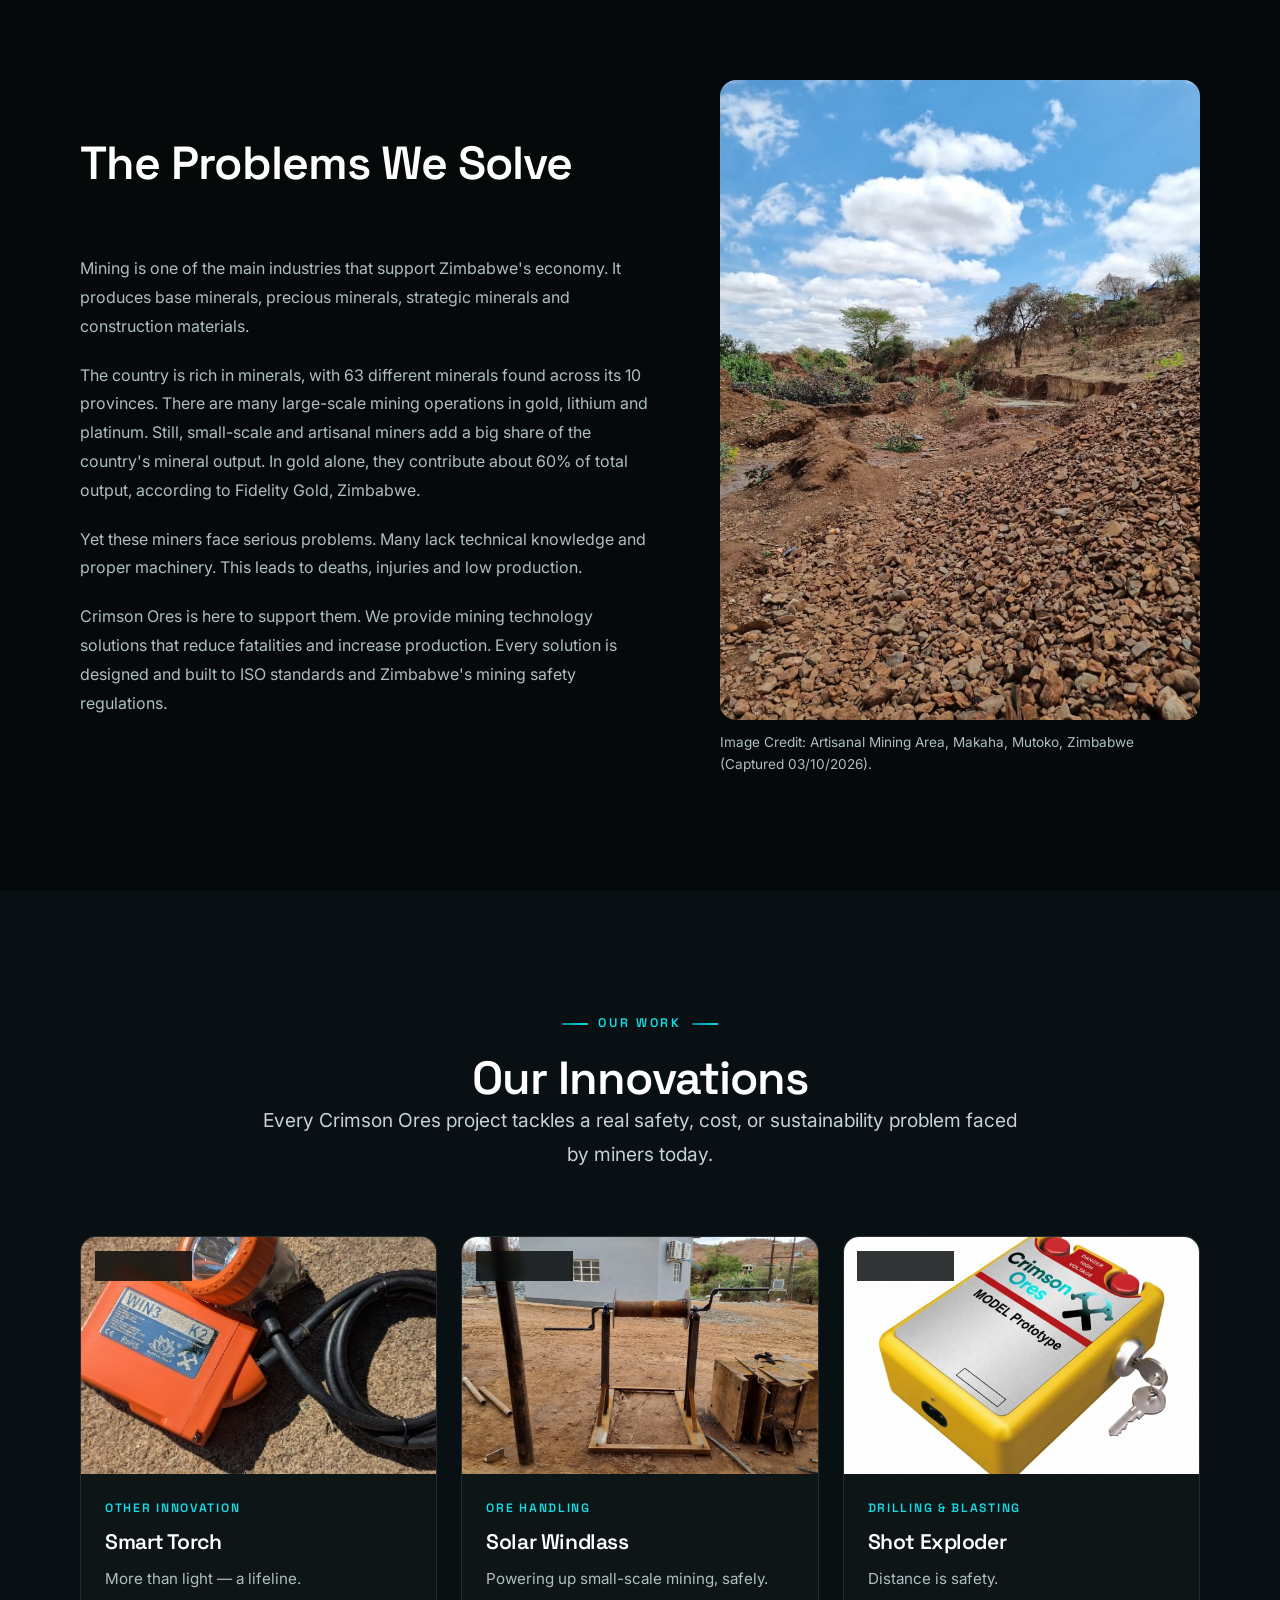
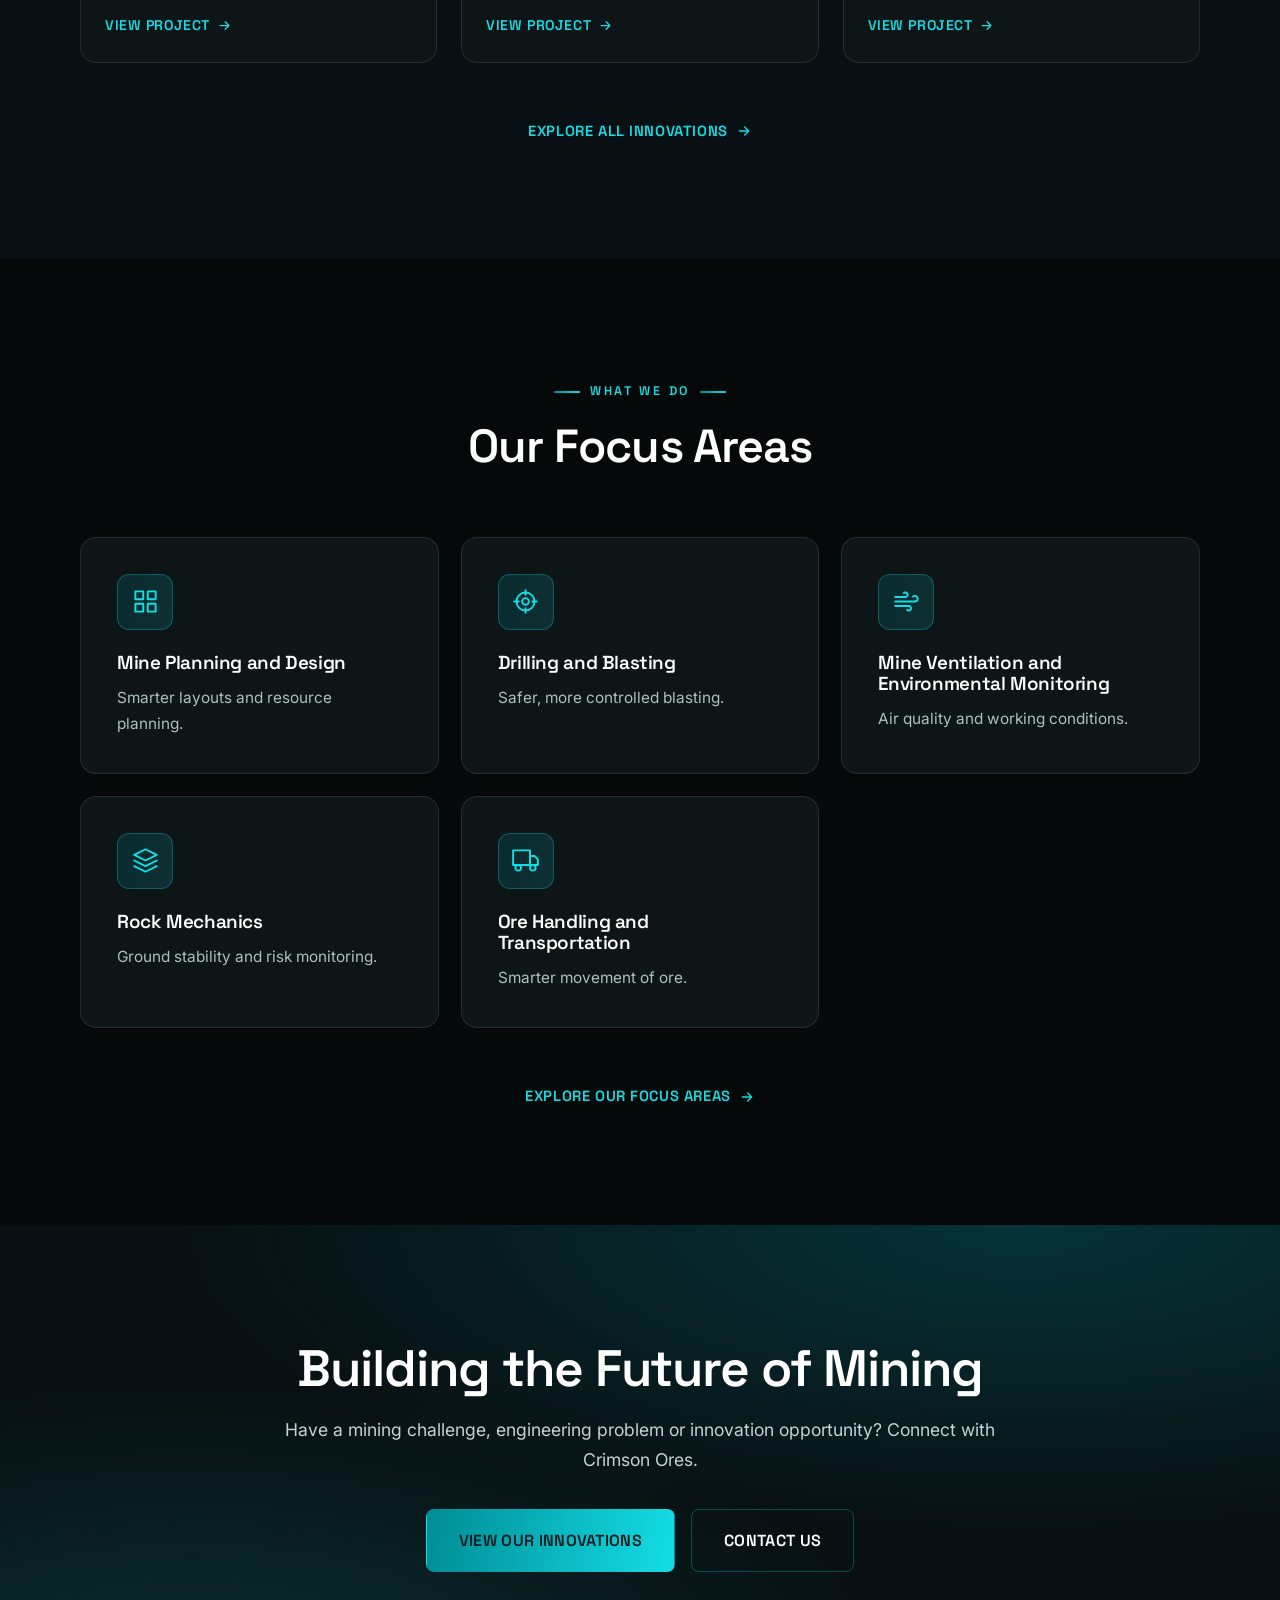
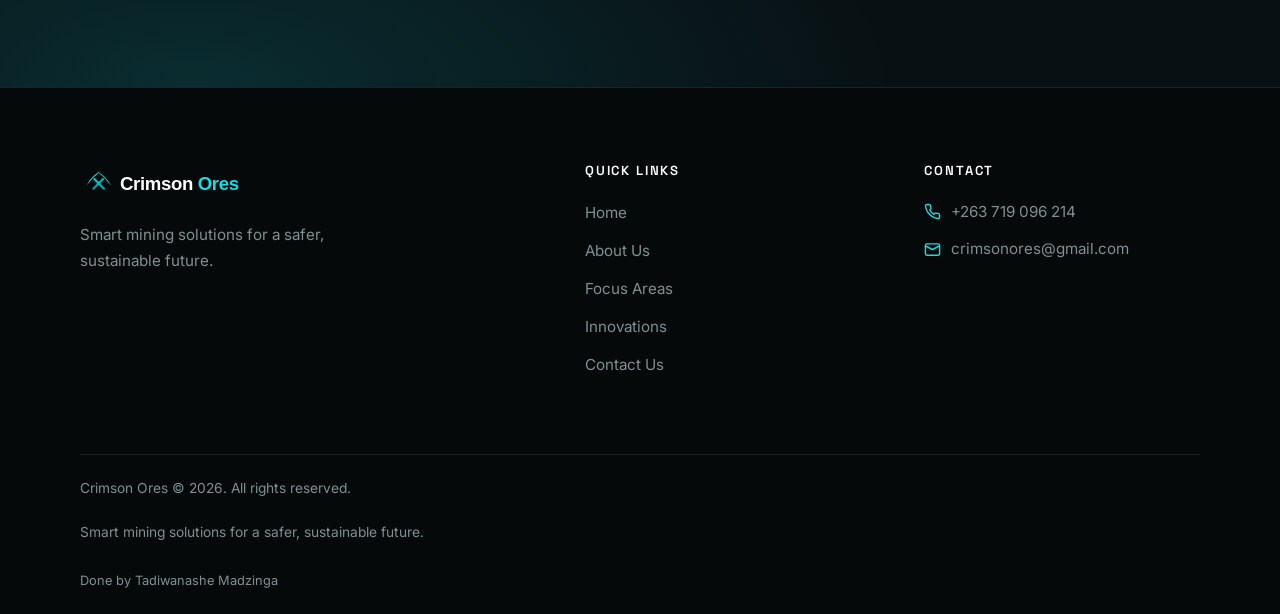
==== commit 823f12a1: "Update project photos, homepage and team information Update project photos, homepage and team inform" ====
--- a/index.html
+++ b/index.html
@@ -1,216 +1,234 @@
-<!DOCTYPE html>
-<html lang="en">
-<head>
-  <meta charset="UTF-8">
-  <meta name="viewport" content="width=device-width, initial-scale=1.0">
-  <title>Crimson Ores | Smart Mining Solutions</title>
-  <meta name="description" content="Crimson Ores develops smart mining solutions focused on safety, efficiency, innovation and sustainability across modern mining operations.">
-  <meta name="theme-color" content="#05090A">
-  <link rel="canonical" href="https://tadiwa2001.github.io/crimson-ores/">
-  <meta property="og:type" content="website">
-  <meta property="og:site_name" content="Crimson Ores">
-  <meta property="og:title" content="Crimson Ores | Smart Mining Solutions">
-  <meta property="og:description" content="Smart mining solutions for a safer, sustainable future.">
-  <meta property="og:url" content="https://tadiwa2001.github.io/crimson-ores/">
-  <meta property="og:image" content="https://tadiwa2001.github.io/crimson-ores/assets/images/hero/hero-bg.svg">
-  <meta name="twitter:card" content="summary_large_image">
-  <meta name="twitter:title" content="Crimson Ores | Smart Mining Solutions">
-  <meta name="twitter:description" content="Smart mining solutions for a safer, sustainable future.">
-  <link rel="icon" type="image/svg+xml" href="favicon.svg">
-  <link rel="preconnect" href="https://fonts.googleapis.com">
-  <link rel="preconnect" href="https://fonts.gstatic.com" crossorigin>
-  <link href="https://fonts.googleapis.com/css2?family=Inter:wght@400;500;600&family=Space+Grotesk:wght@500;600;700&display=swap" rel="stylesheet">
-  <link rel="stylesheet" href="assets/css/style.css">
+<!DOCTYPE html>
+<html lang="en">
+<head>
+  <meta charset="UTF-8">
+  <meta name="viewport" content="width=device-width, initial-scale=1.0">
+  <title>Crimson Ores | Smart Mining Solutions</title>
+  <meta name="description" content="Crimson Ores develops smart mining solutions focused on safety, efficiency, innovation and sustainability across modern mining operations.">
+  <meta name="theme-color" content="#05090A">
+  <link rel="canonical" href="https://tadiwa2001.github.io/crimson-ores/">
+  <meta property="og:type" content="website">
+  <meta property="og:site_name" content="Crimson Ores">
+  <meta property="og:title" content="Crimson Ores | Smart Mining Solutions">
+  <meta property="og:description" content="Smart mining solutions for a safer, sustainable future.">
+  <meta property="og:url" content="https://tadiwa2001.github.io/crimson-ores/">
+  <meta property="og:image" content="https://tadiwa2001.github.io/crimson-ores/assets/images/hero/hero-bg.svg">
+  <meta name="twitter:card" content="summary_large_image">
+  <meta name="twitter:title" content="Crimson Ores | Smart Mining Solutions">
+  <meta name="twitter:description" content="Smart mining solutions for a safer, sustainable future.">
+  <link rel="icon" type="image/svg+xml" href="favicon.svg">
+  <link rel="preconnect" href="https://fonts.googleapis.com">
+  <link rel="preconnect" href="https://fonts.gstatic.com" crossorigin>
+  <link href="https://fonts.googleapis.com/css2?family=Inter:wght@400;500;600&family=Space+Grotesk:wght@500;600;700&display=swap" rel="stylesheet">
+  <link rel="stylesheet" href="assets/css/style.css">
   <link rel="stylesheet" href="assets/css/responsive.css">
-</head>
-<body data-page="home">
-  <a class="skip-link" href="#main-content">Skip to main content</a>
-
-  <header class="site-header">
-    <nav class="nav container" aria-label="Primary navigation">
-      <a class="brand" href="index.html" aria-label="Crimson Ores — Home">
-        <img class="brand__logo" src="assets/images/logo/logo-white.svg" alt="Crimson Ores logo" width="186" height="40">
-      </a>
-
-      <ul class="nav__list" id="primary-nav">
-        <li><a class="nav__link" href="index.html" data-page="home">Home</a></li>
-        <li><a class="nav__link" href="about.html" data-page="about">About Us</a></li>
-        <li><a class="nav__link" href="focus-areas.html" data-page="focus-areas">Focus Areas</a></li>
-        <li><a class="nav__link" href="projects.html" data-page="projects">Innovations</a></li>
-        <li><a class="nav__link" href="contact.html" data-page="contact">Contact Us</a></li>
-      </ul>
-
-      <button class="nav-toggle" type="button" aria-expanded="false" aria-controls="primary-nav" aria-label="Toggle navigation menu">
-        <span></span>
-        <span></span>
-        <span></span>
-      </button>
-    </nav>
-  </header>
-
-  <main id="main-content">
-    <section class="hero" id="home">
-      <div class="hero__bg"><img src="assets/images/hero/hero-bg.svg" alt="" aria-hidden="true" width="1600" height="900" fetchpriority="high"></div>
-      <div class="hero__overlay"></div>
-      <div class="container">
-        <div class="hero__inner">
-          <span class="hero__badge"><span class="dot"></span> Mining Technology &amp; Engineering</span>
-          <h1 class="hero__title">Crimson <span class="grad-text">Ores</span></h1>
-          <p class="hero__tagline">Smart mining solutions for a safer, sustainable future.</p>
-          <p class="hero__text">Engineering practical solutions that improve safety, efficiency and sustainability across modern mining operations.</p>
-          <div class="hero__actions">
-            <a class="btn btn--primary btn--lg" href="projects.html">Explore Our Innovations</a>
-            <a class="btn btn--ghost btn--lg" href="contact.html">Contact Us</a>
+  <link rel="stylesheet" href="assets/css/home-problems.css">
+</head>
+<body data-page="home">
+  <a class="skip-link" href="#main-content">Skip to main content</a>
+
+  <header class="site-header">
+    <nav class="nav container" aria-label="Primary navigation">
+      <a class="brand" href="index.html" aria-label="Crimson Ores — Home">
+        <img class="brand__logo" src="assets/images/logo/logo-white.svg" alt="Crimson Ores logo" width="186" height="40">
+      </a>
+
+      <ul class="nav__list" id="primary-nav">
+        <li><a class="nav__link" href="index.html" data-page="home">Home</a></li>
+        <li><a class="nav__link" href="about.html" data-page="about">About Us</a></li>
+        <li><a class="nav__link" href="focus-areas.html" data-page="focus-areas">Focus Areas</a></li>
+        <li><a class="nav__link" href="projects.html" data-page="projects">Innovations</a></li>
+        <li><a class="nav__link" href="contact.html" data-page="contact">Contact Us</a></li>
+      </ul>
+
+      <button class="nav-toggle" type="button" aria-expanded="false" aria-controls="primary-nav" aria-label="Toggle navigation menu">
+        <span></span>
+        <span></span>
+        <span></span>
+      </button>
+    </nav>
+  </header>
+
+  <main id="main-content">
+    <section class="hero" id="home">
+      <div class="hero__bg"><img src="assets/images/hero/hero-bg.svg" alt="" aria-hidden="true" width="1600" height="900" fetchpriority="high"></div>
+      <div class="hero__overlay"></div>
+      <div class="container">
+        <div class="hero__inner">
+          <span class="hero__badge"><span class="dot"></span> Mining Technology &amp; Engineering</span>
+          <h1 class="hero__title">Crimson <span class="grad-text">Ores</span></h1>
+          <p class="hero__tagline">Smart mining solutions for a safer, sustainable future.</p>
+          <p class="hero__text">Engineering practical solutions that improve safety, efficiency and sustainability across modern mining operations.</p>
+          <div class="hero__actions">
+            <a class="btn btn--primary btn--lg" href="projects.html">Explore Our Innovations</a>
+            <a class="btn btn--ghost btn--lg" href="contact.html">Contact Us</a>
+          </div>
+        </div>
+      </div>
+    </section>
+
+    <section class="section" id="intro">
+      <div class="container">
+        <div class="section-head section-head--center reveal">
+          <span class="eyebrow">Who We Are</span>
+          <h2>Engineering a Smarter Future for Mining</h2>
+        </div>
+        <div class="center-block reveal" data-delay="1">
+          <p>Crimson Ores is a Zimbabwean mining-technology startup developing practical, technology-driven solutions for the challenges that shape every mine — from planning and blasting to ventilation, ground control and ore handling.</p>
+          <p>We combine mining engineering with automation and data to make operations smarter, safer, more efficient and more sustainable.</p>
+          <a class="arrow-link" href="about.html">Learn More About Us
+            <svg viewBox="0 0 24 24" fill="none" stroke="currentColor" stroke-width="2" stroke-linecap="round" stroke-linejoin="round" aria-hidden="true"><path d="M5 12h14M13 6l6 6-6 6"/></svg>
+          </a>
+        </div>
+      </div>
+    </section>
+    <section class="section" id="problems-we-solve" aria-labelledby="problems-title">
+      <div class="container problems-grid">
+        <div class="problems-copy">
+          <div class="section-head">
+            <h2 id="problems-title">The Problems We Solve</h2>
           </div>
+          <p>Mining is one of the main industries that support Zimbabwe's economy. It produces base minerals, precious minerals, strategic minerals and construction materials.</p>
+          <p>The country is rich in minerals, with 63 different minerals found across its 10 provinces. There are many large-scale mining operations in gold, lithium and platinum. Still, small-scale and artisanal miners add a big share of the country's mineral output. In gold alone, they contribute about 60% of total output, according to Fidelity Gold, Zimbabwe.</p>
+          <p>Yet these miners face serious problems. Many lack technical knowledge and proper machinery. This leads to deaths, injuries and low production.</p>
+          <p>Crimson Ores is here to support them. We provide mining technology solutions that reduce fatalities and increase production. Every solution is designed and built to ISO standards and Zimbabwe's mining safety regulations.</p>
         </div>
+        <figure class="problems-photo">
+          <img src="assets/images/about/makaha-artisanal-mining.jpg" alt="Rock piles and excavated ground at an artisanal mining area in Makaha, Mutoko, Zimbabwe" width="750" height="1000" loading="lazy">
+          <figcaption>Image Credit: Artisanal Mining Area, Makaha, Mutoko, Zimbabwe (Captured 03/10/2026).</figcaption>
+        </figure>
       </div>
     </section>
-
-    <section class="section" id="intro">
-      <div class="container">
-        <div class="section-head section-head--center reveal">
-          <span class="eyebrow">Who We Are</span>
-          <h2>Engineering a Smarter Future for Mining</h2>
-        </div>
-        <div class="center-block reveal" data-delay="1">
-          <p>Crimson Ores is a Zimbabwean mining-technology startup developing practical, technology-driven solutions for the challenges that shape every mine — from planning and blasting to ventilation, ground control and ore handling.</p>
-          <p>We combine mining engineering with automation and data to make operations smarter, safer, more efficient and more sustainable.</p>
-          <a class="arrow-link" href="about.html">Learn More About Us
-            <svg viewBox="0 0 24 24" fill="none" stroke="currentColor" stroke-width="2" stroke-linecap="round" stroke-linejoin="round" aria-hidden="true"><path d="M5 12h14M13 6l6 6-6 6"/></svg>
-          </a>
-        </div>
-      </div>
-    </section>
-    <section class="section section--alt" id="innovations">
-      <div class="container">
-        <div class="section-head section-head--center reveal">
-          <span class="eyebrow">Our Work</span>
-          <h2>Our Innovations</h2>
-          <p class="lead">Every Crimson Ores project tackles a real safety, cost, or sustainability problem faced by miners today.</p>
-        </div>
-
-        <div class="project-grid" id="featured-grid">
-          <!-- Featured innovations are rendered here by projects.js -->
-        </div>
-
-        <div class="featured-foot reveal">
-          <a class="arrow-link" href="projects.html">Explore All Innovations
-            <svg viewBox="0 0 24 24" fill="none" stroke="currentColor" stroke-width="2" stroke-linecap="round" stroke-linejoin="round" aria-hidden="true"><path d="M5 12h14M13 6l6 6-6 6"/></svg>
-          </a>
-        </div>
-      </div>
-    </section>
-
-    <section class="section" id="focus-areas">
-      <div class="container">
-        <div class="section-head section-head--center reveal">
-          <span class="eyebrow">What We Do</span>
-          <h2>Our Focus Areas</h2>
-        </div>
-
-        <div class="focus-grid">
-          <article class="focus-card reveal" data-delay="1">
-            <span class="focus-card__icon"><svg viewBox="0 0 24 24" fill="none" stroke="currentColor" stroke-width="1.7" stroke-linecap="round" stroke-linejoin="round" aria-hidden="true"><rect x="3" y="3" width="7" height="7"/><rect x="14" y="3" width="7" height="7"/><rect x="3" y="14" width="7" height="7"/><rect x="14" y="14" width="7" height="7"/></svg></span>
-            <h3>Mine Planning and Design</h3>
-            <p>Smarter layouts and resource planning.</p>
-          </article>
-
-          <article class="focus-card reveal" data-delay="2">
-            <span class="focus-card__icon"><svg viewBox="0 0 24 24" fill="none" stroke="currentColor" stroke-width="1.7" stroke-linecap="round" stroke-linejoin="round" aria-hidden="true"><circle cx="12" cy="12" r="8"/><circle cx="12" cy="12" r="3"/><path d="M12 2v4M12 18v4M2 12h4M18 12h4"/></svg></span>
-            <h3>Drilling and Blasting</h3>
-            <p>Safer, more controlled blasting.</p>
-          </article>
-
-          <article class="focus-card reveal" data-delay="3">
-            <span class="focus-card__icon"><svg viewBox="0 0 24 24" fill="none" stroke="currentColor" stroke-width="1.7" stroke-linecap="round" stroke-linejoin="round" aria-hidden="true"><path d="M17.7 7.7a2.5 2.5 0 1 1 1.8 4.3H2"/><path d="M9.6 4.6A2 2 0 1 1 11 8H2"/><path d="M12.6 19.4A2 2 0 1 0 14 16H2"/></svg></span>
-            <h3>Mine Ventilation and Environmental Monitoring</h3>
-            <p>Air quality and working conditions.</p>
-          </article>
-
-          <article class="focus-card reveal" data-delay="1">
-            <span class="focus-card__icon"><svg viewBox="0 0 24 24" fill="none" stroke="currentColor" stroke-width="1.7" stroke-linecap="round" stroke-linejoin="round" aria-hidden="true"><path d="M12 2 2 7l10 5 10-5-10-5z"/><path d="m2 12 10 5 10-5"/><path d="m2 17 10 5 10-5"/></svg></span>
-            <h3>Rock Mechanics</h3>
-            <p>Ground stability and risk monitoring.</p>
-          </article>
-
-          <article class="focus-card reveal" data-delay="2">
-            <span class="focus-card__icon"><svg viewBox="0 0 24 24" fill="none" stroke="currentColor" stroke-width="1.7" stroke-linecap="round" stroke-linejoin="round" aria-hidden="true"><path d="M1 3h15v13H1z"/><path d="M16 8h4l3 3v5h-7V8z"/><circle cx="5.5" cy="18.5" r="2.5"/><circle cx="18.5" cy="18.5" r="2.5"/></svg></span>
-            <h3>Ore Handling and Transportation</h3>
-            <p>Smarter movement of ore.</p>
-          </article>
-        </div>
-
-        <div class="featured-foot reveal">
-          <a class="arrow-link" href="focus-areas.html">Explore Our Focus Areas
-            <svg viewBox="0 0 24 24" fill="none" stroke="currentColor" stroke-width="2" stroke-linecap="round" stroke-linejoin="round" aria-hidden="true"><path d="M5 12h14M13 6l6 6-6 6"/></svg>
-          </a>
-        </div>
-      </div>
-    </section>
-    <section class="cta">
-      <div class="container">
-        <div class="cta__inner reveal">
-          <h2>Building the Future of Mining</h2>
-          <p>Have a mining challenge, engineering problem or innovation opportunity? Connect with Crimson Ores.</p>
-          <div class="cta__actions">
-            <a class="btn btn--primary btn--lg" href="projects.html">View Our Innovations</a>
-            <a class="btn btn--ghost btn--lg" href="contact.html">Contact Us</a>
-          </div>
-        </div>
-      </div>
-    </section>
-  </main>
-
-  <footer class="site-footer">
-    <div class="container">
-      <div class="footer__top">
-        <div class="footer__brand">
-          <a class="brand" href="index.html" aria-label="Crimson Ores — Home">
-            <img class="brand__logo" src="assets/images/logo/logo-white.svg" alt="Crimson Ores logo" width="186" height="40">
-          </a>
-          <p>Smart mining solutions for a safer, sustainable future.</p>
-        </div>
-
-        <div class="footer__col">
-          <h4>Quick Links</h4>
-          <ul class="footer__links">
-            <li><a href="index.html">Home</a></li>
-            <li><a href="about.html">About Us</a></li>
-            <li><a href="focus-areas.html">Focus Areas</a></li>
-            <li><a href="projects.html">Innovations</a></li>
-            <li><a href="contact.html">Contact Us</a></li>
-          </ul>
-        </div>
-
-        <div class="footer__col">
-          <h4>Contact</h4>
-          <div class="footer__contact">
-            <a href="tel:+263719096214">
-              <svg viewBox="0 0 24 24" fill="none" stroke="currentColor" stroke-width="2" stroke-linecap="round" stroke-linejoin="round" aria-hidden="true"><path d="M22 16.92v3a2 2 0 0 1-2.18 2 19.79 19.79 0 0 1-8.63-3.07 19.5 19.5 0 0 1-6-6 19.79 19.79 0 0 1-3.07-8.67A2 2 0 0 1 4.11 2h3a2 2 0 0 1 2 1.72c.13.96.36 1.9.7 2.81a2 2 0 0 1-.45 2.11L8.09 9.91a16 16 0 0 0 6 6l1.27-1.27a2 2 0 0 1 2.11-.45c.91.34 1.85.57 2.81.7A2 2 0 0 1 22 16.92z"/></svg>
-              +263 719 096 214
-            </a>
-            <a href="mailto:crimsonores@gmail.com">
-              <svg viewBox="0 0 24 24" fill="none" stroke="currentColor" stroke-width="2" stroke-linecap="round" stroke-linejoin="round" aria-hidden="true"><rect x="2" y="4" width="20" height="16" rx="2"/><path d="m22 7-10 5L2 7"/></svg>
-              crimsonores@gmail.com
-            </a>
-          </div>
-        </div>
-      </div>
-
-      <div class="footer__bottom">
-        <div class="footer__bottom-inner">
-          <p class="footer__legal">Crimson Ores © 2026. All rights reserved.</p>
-          <p class="footer__tagline">Smart mining solutions for a safer, sustainable future.</p>
-          <p class="footer__credit">Done by Tadiwanashe Madzinga</p>
-        </div>
-      </div>
-    </div>
-  </footer>
-
-  <script src="assets/js/projects.js" defer></script>
-  <script src="assets/js/project-gallery.js" defer></script>
-  <script src="assets/js/main.js" defer></script>
-</body>
-</html>
-
-
+    <section class="section section--alt" id="innovations">
+      <div class="container">
+        <div class="section-head section-head--center reveal">
+          <span class="eyebrow">Our Work</span>
+          <h2>Our Innovations</h2>
+          <p class="lead">Every Crimson Ores project tackles a real safety, cost, or sustainability problem faced by miners today.</p>
+        </div>
+
+        <div class="project-grid" id="featured-grid">
+          <!-- Featured innovations are rendered here by projects.js -->
+        </div>
+
+        <div class="featured-foot reveal">
+          <a class="arrow-link" href="projects.html">Explore All Innovations
+            <svg viewBox="0 0 24 24" fill="none" stroke="currentColor" stroke-width="2" stroke-linecap="round" stroke-linejoin="round" aria-hidden="true"><path d="M5 12h14M13 6l6 6-6 6"/></svg>
+          </a>
+        </div>
+      </div>
+    </section>
+
+    <section class="section" id="focus-areas">
+      <div class="container">
+        <div class="section-head section-head--center reveal">
+          <span class="eyebrow">What We Do</span>
+          <h2>Our Focus Areas</h2>
+        </div>
+
+        <div class="focus-grid">
+          <article class="focus-card reveal" data-delay="1">
+            <span class="focus-card__icon"><svg viewBox="0 0 24 24" fill="none" stroke="currentColor" stroke-width="1.7" stroke-linecap="round" stroke-linejoin="round" aria-hidden="true"><rect x="3" y="3" width="7" height="7"/><rect x="14" y="3" width="7" height="7"/><rect x="3" y="14" width="7" height="7"/><rect x="14" y="14" width="7" height="7"/></svg></span>
+            <h3>Mine Planning and Design</h3>
+            <p>Smarter layouts and resource planning.</p>
+          </article>
+
+          <article class="focus-card reveal" data-delay="2">
+            <span class="focus-card__icon"><svg viewBox="0 0 24 24" fill="none" stroke="currentColor" stroke-width="1.7" stroke-linecap="round" stroke-linejoin="round" aria-hidden="true"><circle cx="12" cy="12" r="8"/><circle cx="12" cy="12" r="3"/><path d="M12 2v4M12 18v4M2 12h4M18 12h4"/></svg></span>
+            <h3>Drilling and Blasting</h3>
+            <p>Safer, more controlled blasting.</p>
+          </article>
+
+          <article class="focus-card reveal" data-delay="3">
+            <span class="focus-card__icon"><svg viewBox="0 0 24 24" fill="none" stroke="currentColor" stroke-width="1.7" stroke-linecap="round" stroke-linejoin="round" aria-hidden="true"><path d="M17.7 7.7a2.5 2.5 0 1 1 1.8 4.3H2"/><path d="M9.6 4.6A2 2 0 1 1 11 8H2"/><path d="M12.6 19.4A2 2 0 1 0 14 16H2"/></svg></span>
+            <h3>Mine Ventilation and Environmental Monitoring</h3>
+            <p>Air quality and working conditions.</p>
+          </article>
+
+          <article class="focus-card reveal" data-delay="1">
+            <span class="focus-card__icon"><svg viewBox="0 0 24 24" fill="none" stroke="currentColor" stroke-width="1.7" stroke-linecap="round" stroke-linejoin="round" aria-hidden="true"><path d="M12 2 2 7l10 5 10-5-10-5z"/><path d="m2 12 10 5 10-5"/><path d="m2 17 10 5 10-5"/></svg></span>
+            <h3>Rock Mechanics</h3>
+            <p>Ground stability and risk monitoring.</p>
+          </article>
+
+          <article class="focus-card reveal" data-delay="2">
+            <span class="focus-card__icon"><svg viewBox="0 0 24 24" fill="none" stroke="currentColor" stroke-width="1.7" stroke-linecap="round" stroke-linejoin="round" aria-hidden="true"><path d="M1 3h15v13H1z"/><path d="M16 8h4l3 3v5h-7V8z"/><circle cx="5.5" cy="18.5" r="2.5"/><circle cx="18.5" cy="18.5" r="2.5"/></svg></span>
+            <h3>Ore Handling and Transportation</h3>
+            <p>Smarter movement of ore.</p>
+          </article>
+        </div>
+
+        <div class="featured-foot reveal">
+          <a class="arrow-link" href="focus-areas.html">Explore Our Focus Areas
+            <svg viewBox="0 0 24 24" fill="none" stroke="currentColor" stroke-width="2" stroke-linecap="round" stroke-linejoin="round" aria-hidden="true"><path d="M5 12h14M13 6l6 6-6 6"/></svg>
+          </a>
+        </div>
+      </div>
+    </section>
+    <section class="cta">
+      <div class="container">
+        <div class="cta__inner reveal">
+          <h2>Building the Future of Mining</h2>
+          <p>Have a mining challenge, engineering problem or innovation opportunity? Connect with Crimson Ores.</p>
+          <div class="cta__actions">
+            <a class="btn btn--primary btn--lg" href="projects.html">View Our Innovations</a>
+            <a class="btn btn--ghost btn--lg" href="contact.html">Contact Us</a>
+          </div>
+        </div>
+      </div>
+    </section>
+  </main>
+
+  <footer class="site-footer">
+    <div class="container">
+      <div class="footer__top">
+        <div class="footer__brand">
+          <a class="brand" href="index.html" aria-label="Crimson Ores — Home">
+            <img class="brand__logo" src="assets/images/logo/logo-white.svg" alt="Crimson Ores logo" width="186" height="40">
+          </a>
+          <p>Smart mining solutions for a safer, sustainable future.</p>
+        </div>
+
+        <div class="footer__col">
+          <h4>Quick Links</h4>
+          <ul class="footer__links">
+            <li><a href="index.html">Home</a></li>
+            <li><a href="about.html">About Us</a></li>
+            <li><a href="focus-areas.html">Focus Areas</a></li>
+            <li><a href="projects.html">Innovations</a></li>
+            <li><a href="contact.html">Contact Us</a></li>
+          </ul>
+        </div>
+
+        <div class="footer__col">
+          <h4>Contact</h4>
+          <div class="footer__contact">
+            <a href="tel:+263719096214">
+              <svg viewBox="0 0 24 24" fill="none" stroke="currentColor" stroke-width="2" stroke-linecap="round" stroke-linejoin="round" aria-hidden="true"><path d="M22 16.92v3a2 2 0 0 1-2.18 2 19.79 19.79 0 0 1-8.63-3.07 19.5 19.5 0 0 1-6-6 19.79 19.79 0 0 1-3.07-8.67A2 2 0 0 1 4.11 2h3a2 2 0 0 1 2 1.72c.13.96.36 1.9.7 2.81a2 2 0 0 1-.45 2.11L8.09 9.91a16 16 0 0 0 6 6l1.27-1.27a2 2 0 0 1 2.11-.45c.91.34 1.85.57 2.81.7A2 2 0 0 1 22 16.92z"/></svg>
+              +263 719 096 214
+            </a>
+            <a href="mailto:crimsonores@gmail.com">
+              <svg viewBox="0 0 24 24" fill="none" stroke="currentColor" stroke-width="2" stroke-linecap="round" stroke-linejoin="round" aria-hidden="true"><rect x="2" y="4" width="20" height="16" rx="2"/><path d="m22 7-10 5L2 7"/></svg>
+              crimsonores@gmail.com
+            </a>
+          </div>
+        </div>
+      </div>
+
+      <div class="footer__bottom">
+        <div class="footer__bottom-inner">
+          <p class="footer__legal">Crimson Ores © 2026. All rights reserved.</p>
+          <p class="footer__tagline">Smart mining solutions for a safer, sustainable future.</p>
+          <p class="footer__credit">Done by Tadiwanashe Madzinga</p>
+        </div>
+      </div>
+    </div>
+  </footer>
+
+  <script src="assets/js/projects.js" defer></script>
+  <script src="assets/js/project-gallery.js" defer></script>
+  <script src="assets/js/main.js" defer></script>
+</body>
+</html>
+
+
--- a/assets/css/home-problems.css
+++ b/assets/css/home-problems.css
@@ -0,0 +1,15 @@
+.problems-grid {
+  display: grid;
+  grid-template-columns: minmax(0, 1.2fr) minmax(0, 1fr);
+  gap: clamp(28px, 5vw, 64px);
+  align-items: center;
+}
+.problems-copy p { margin: 0 0 1.25rem; line-height: 1.8; }
+.problems-copy p:last-child { margin-bottom: 0; }
+.problems-photo { margin: 0; min-width: 0; }
+.problems-photo img { display: block; width: 100%; height: auto; border-radius: 16px; }
+.problems-photo figcaption { margin-top: 12px; font-size: 0.85rem; line-height: 1.6; color: inherit; }
+@media (max-width: 960px) {
+  .problems-grid { grid-template-columns: 1fr; }
+  .problems-photo { width: 100%; max-width: 560px; margin-inline: auto; }
+}
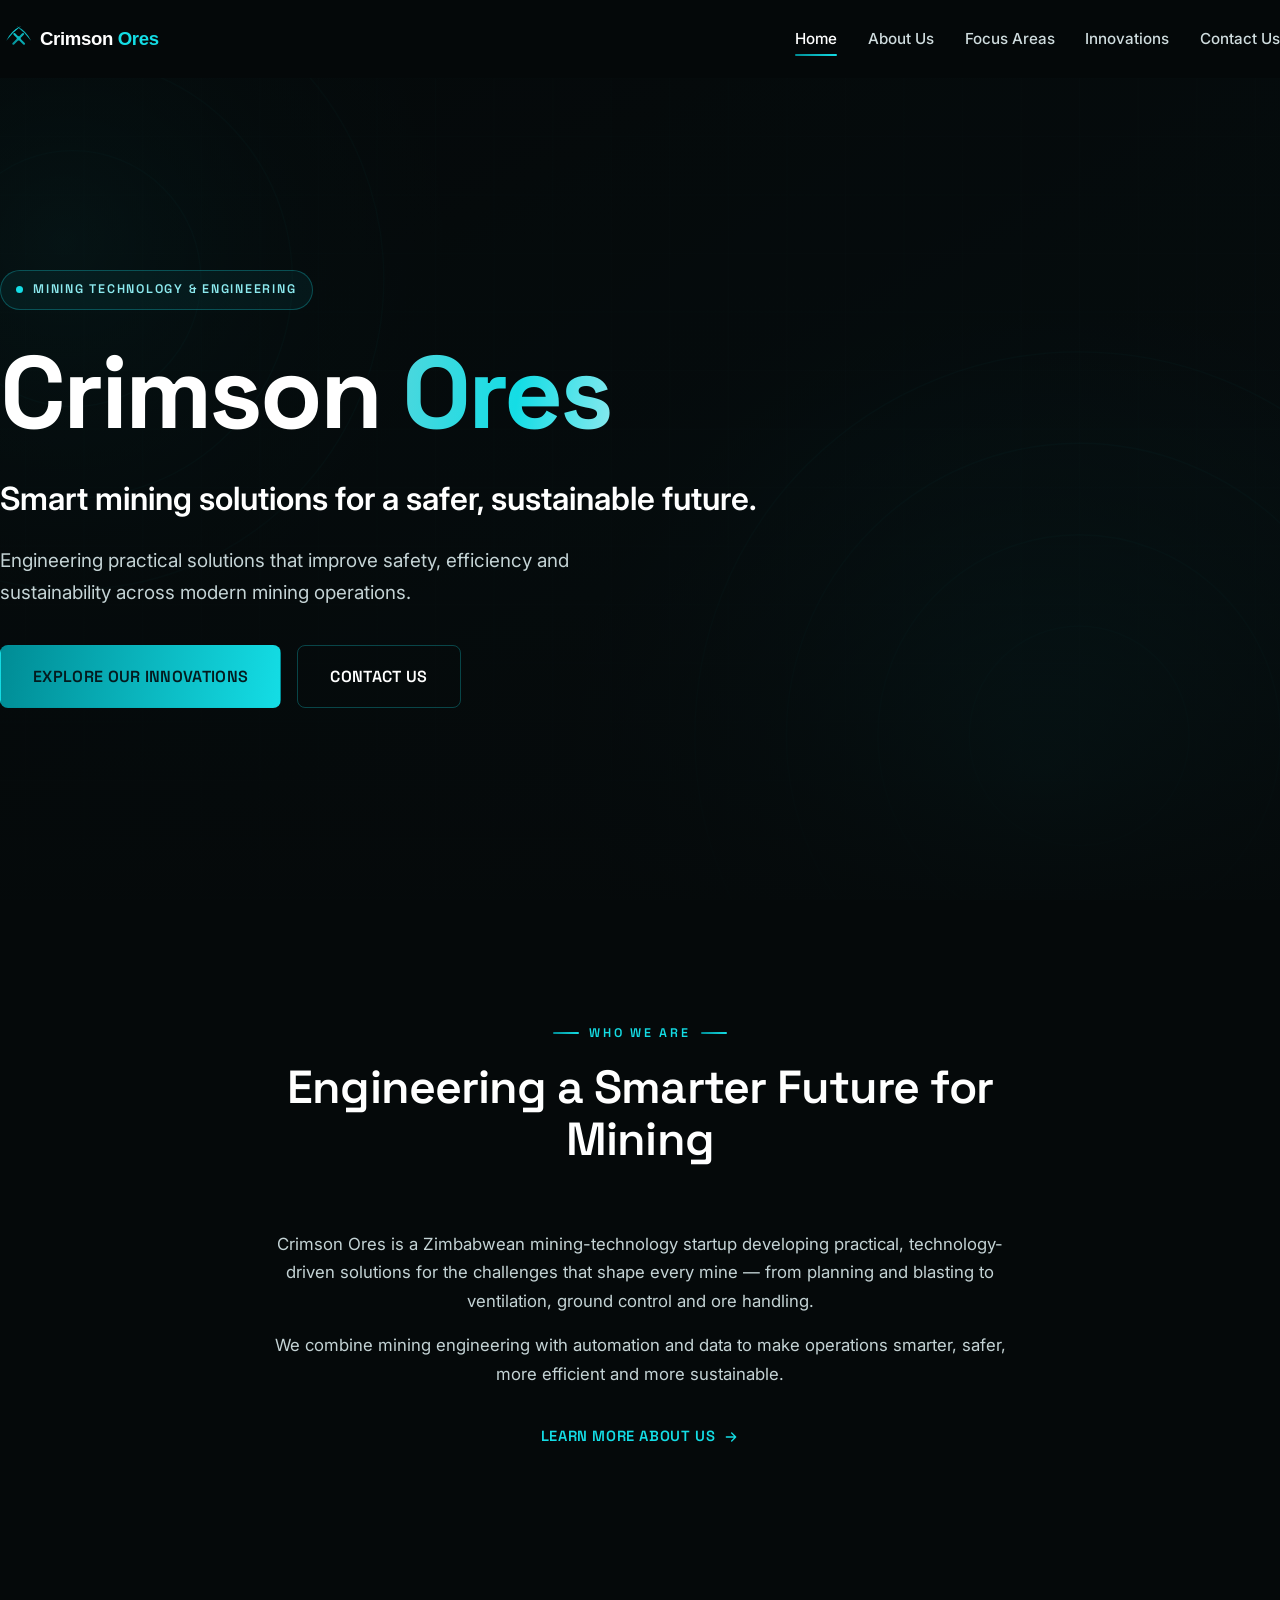
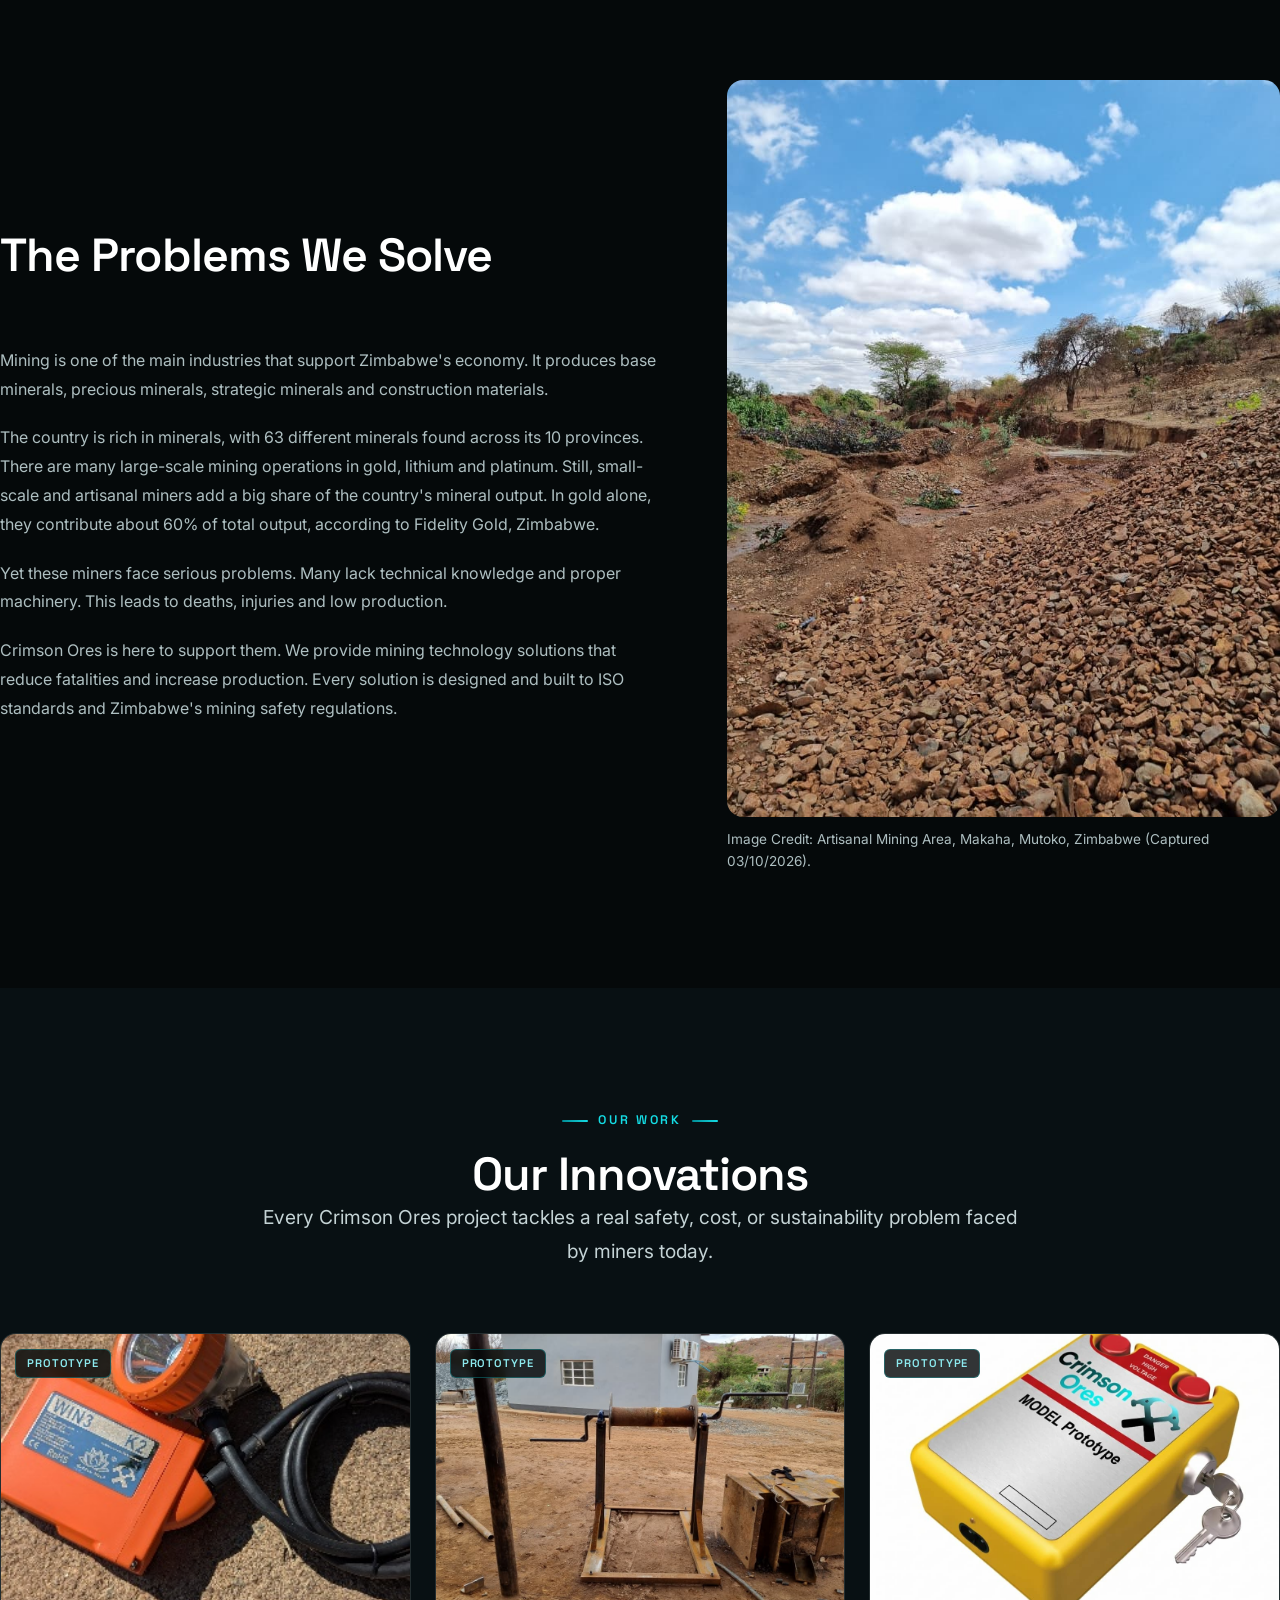
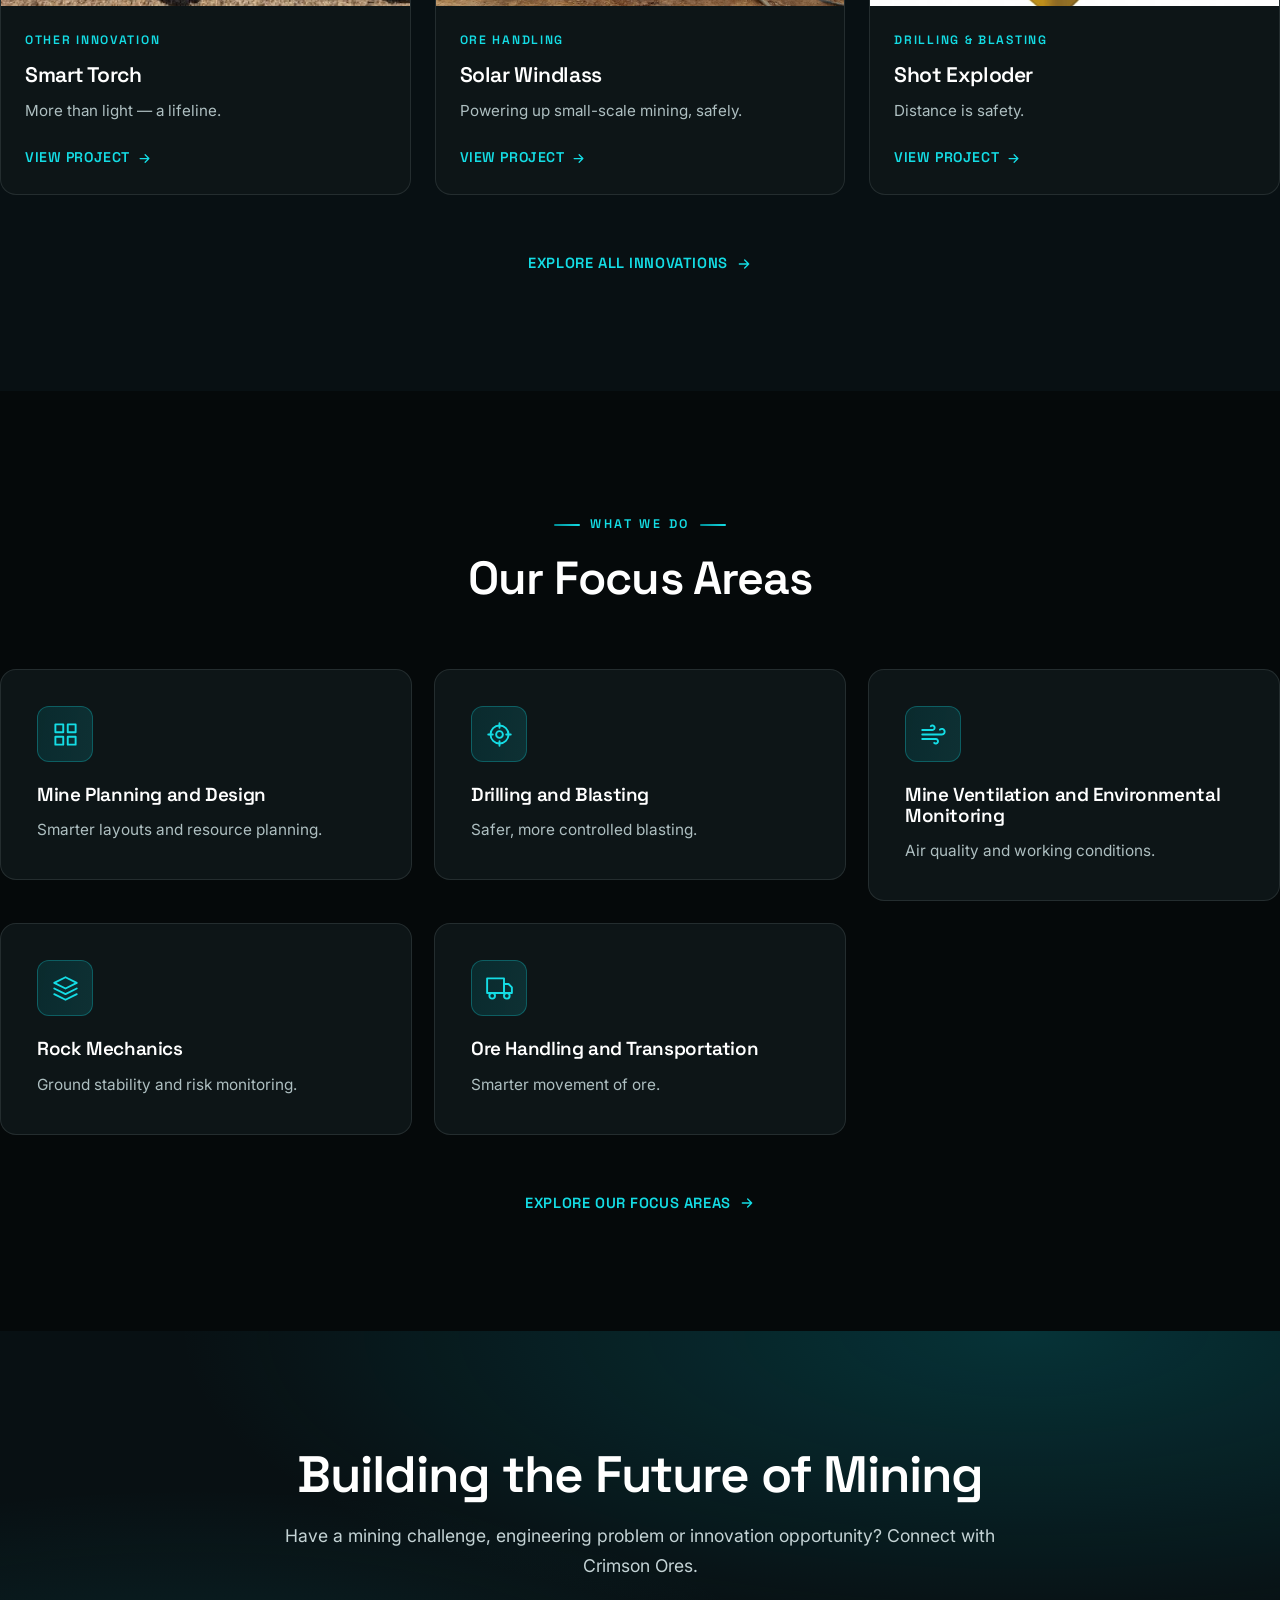
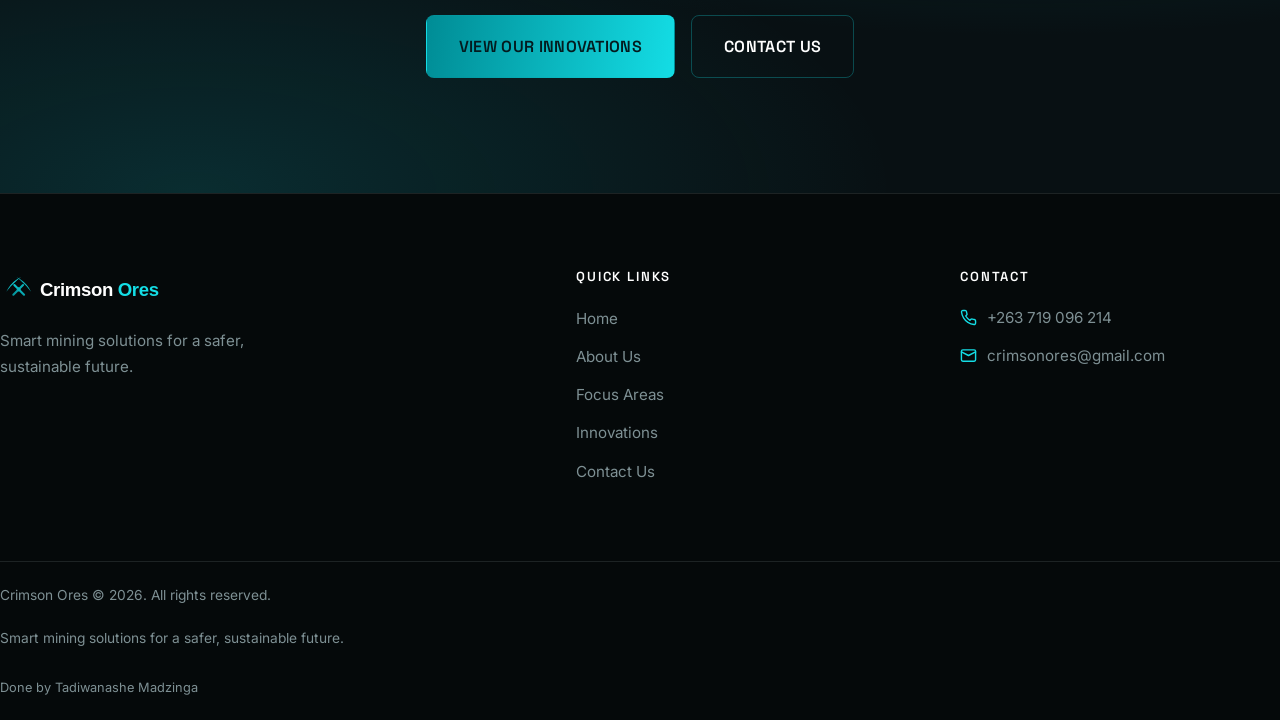
==== commit a42b33ed: "Improve layouts, image viewing and contact handling." ====
--- a/index.html
+++ b/index.html
@@ -1,5 +1,5 @@
 <!DOCTYPE html>
-<html lang="en">
+<html lang="en" data-bs-theme="dark">
 <head>
   <meta charset="UTF-8">
   <meta name="viewport" content="width=device-width, initial-scale=1.0">
@@ -20,15 +20,17 @@
   <link rel="preconnect" href="https://fonts.googleapis.com">
   <link rel="preconnect" href="https://fonts.gstatic.com" crossorigin>
   <link href="https://fonts.googleapis.com/css2?family=Inter:wght@400;500;600&family=Space+Grotesk:wght@500;600;700&display=swap" rel="stylesheet">
+  <link rel="stylesheet" href="assets/vendor/bootstrap/bootstrap.min.css">
   <link rel="stylesheet" href="assets/css/style.css">
   <link rel="stylesheet" href="assets/css/responsive.css">
   <link rel="stylesheet" href="assets/css/home-problems.css">
+  <link rel="stylesheet" href="assets/css/improvements.css">
 </head>
 <body data-page="home">
   <a class="skip-link" href="#main-content">Skip to main content</a>
 
   <header class="site-header">
-    <nav class="nav container" aria-label="Primary navigation">
+    <nav class="nav container-fluid px-3 px-md-4 px-xl-5 site-container" aria-label="Primary navigation">
       <a class="brand" href="index.html" aria-label="Crimson Ores — Home">
         <img class="brand__logo" src="assets/images/logo/logo-white.svg" alt="Crimson Ores logo" width="186" height="40">
       </a>
@@ -53,7 +55,7 @@
     <section class="hero" id="home">
       <div class="hero__bg"><img src="assets/images/hero/hero-bg.svg" alt="" aria-hidden="true" width="1600" height="900" fetchpriority="high"></div>
       <div class="hero__overlay"></div>
-      <div class="container">
+      <div class="container-fluid px-3 px-md-4 px-xl-5 site-container">
         <div class="hero__inner">
           <span class="hero__badge"><span class="dot"></span> Mining Technology &amp; Engineering</span>
           <h1 class="hero__title">Crimson <span class="grad-text">Ores</span></h1>
@@ -68,7 +70,7 @@
     </section>
 
     <section class="section" id="intro">
-      <div class="container">
+      <div class="container-fluid px-3 px-md-4 px-xl-5 site-container">
         <div class="section-head section-head--center reveal">
           <span class="eyebrow">Who We Are</span>
           <h2>Engineering a Smarter Future for Mining</h2>
@@ -83,7 +85,7 @@
       </div>
     </section>
     <section class="section" id="problems-we-solve" aria-labelledby="problems-title">
-      <div class="container problems-grid">
+      <div class="container-fluid px-3 px-md-4 px-xl-5 site-container problems-grid">
         <div class="problems-copy">
           <div class="section-head">
             <h2 id="problems-title">The Problems We Solve</h2>
@@ -100,14 +102,14 @@
       </div>
     </section>
     <section class="section section--alt" id="innovations">
-      <div class="container">
+      <div class="container-fluid px-3 px-md-4 px-xl-5 site-container">
         <div class="section-head section-head--center reveal">
           <span class="eyebrow">Our Work</span>
           <h2>Our Innovations</h2>
           <p class="lead">Every Crimson Ores project tackles a real safety, cost, or sustainability problem faced by miners today.</p>
         </div>
 
-        <div class="project-grid" id="featured-grid">
+        <div class="project-grid row g-4" id="featured-grid">
           <!-- Featured innovations are rendered here by projects.js -->
         </div>
 
@@ -120,42 +122,42 @@
     </section>
 
     <section class="section" id="focus-areas">
-      <div class="container">
+      <div class="container-fluid px-3 px-md-4 px-xl-5 site-container">
         <div class="section-head section-head--center reveal">
           <span class="eyebrow">What We Do</span>
           <h2>Our Focus Areas</h2>
         </div>
 
-        <div class="focus-grid">
-          <article class="focus-card reveal" data-delay="1">
+        <div class="focus-grid row g-4">
+          <div class="col-12 col-md-6 col-lg-4"><article class="focus-card card h-100 reveal" data-delay="1">
             <span class="focus-card__icon"><svg viewBox="0 0 24 24" fill="none" stroke="currentColor" stroke-width="1.7" stroke-linecap="round" stroke-linejoin="round" aria-hidden="true"><rect x="3" y="3" width="7" height="7"/><rect x="14" y="3" width="7" height="7"/><rect x="3" y="14" width="7" height="7"/><rect x="14" y="14" width="7" height="7"/></svg></span>
             <h3>Mine Planning and Design</h3>
             <p>Smarter layouts and resource planning.</p>
-          </article>
-
-          <article class="focus-card reveal" data-delay="2">
+          </article></div>
+
+          <div class="col-12 col-md-6 col-lg-4"><article class="focus-card card h-100 reveal" data-delay="2">
             <span class="focus-card__icon"><svg viewBox="0 0 24 24" fill="none" stroke="currentColor" stroke-width="1.7" stroke-linecap="round" stroke-linejoin="round" aria-hidden="true"><circle cx="12" cy="12" r="8"/><circle cx="12" cy="12" r="3"/><path d="M12 2v4M12 18v4M2 12h4M18 12h4"/></svg></span>
             <h3>Drilling and Blasting</h3>
             <p>Safer, more controlled blasting.</p>
-          </article>
-
-          <article class="focus-card reveal" data-delay="3">
+          </article></div>
+
+          <div class="col-12 col-md-6 col-lg-4"><article class="focus-card card h-100 reveal" data-delay="3">
             <span class="focus-card__icon"><svg viewBox="0 0 24 24" fill="none" stroke="currentColor" stroke-width="1.7" stroke-linecap="round" stroke-linejoin="round" aria-hidden="true"><path d="M17.7 7.7a2.5 2.5 0 1 1 1.8 4.3H2"/><path d="M9.6 4.6A2 2 0 1 1 11 8H2"/><path d="M12.6 19.4A2 2 0 1 0 14 16H2"/></svg></span>
             <h3>Mine Ventilation and Environmental Monitoring</h3>
             <p>Air quality and working conditions.</p>
-          </article>
-
-          <article class="focus-card reveal" data-delay="1">
+          </article></div>
+
+          <div class="col-12 col-md-6 col-lg-4"><article class="focus-card card h-100 reveal" data-delay="1">
             <span class="focus-card__icon"><svg viewBox="0 0 24 24" fill="none" stroke="currentColor" stroke-width="1.7" stroke-linecap="round" stroke-linejoin="round" aria-hidden="true"><path d="M12 2 2 7l10 5 10-5-10-5z"/><path d="m2 12 10 5 10-5"/><path d="m2 17 10 5 10-5"/></svg></span>
             <h3>Rock Mechanics</h3>
             <p>Ground stability and risk monitoring.</p>
-          </article>
-
-          <article class="focus-card reveal" data-delay="2">
+          </article></div>
+
+          <div class="col-12 col-md-6 col-lg-4"><article class="focus-card card h-100 reveal" data-delay="2">
             <span class="focus-card__icon"><svg viewBox="0 0 24 24" fill="none" stroke="currentColor" stroke-width="1.7" stroke-linecap="round" stroke-linejoin="round" aria-hidden="true"><path d="M1 3h15v13H1z"/><path d="M16 8h4l3 3v5h-7V8z"/><circle cx="5.5" cy="18.5" r="2.5"/><circle cx="18.5" cy="18.5" r="2.5"/></svg></span>
             <h3>Ore Handling and Transportation</h3>
             <p>Smarter movement of ore.</p>
-          </article>
+          </article></div>
         </div>
 
         <div class="featured-foot reveal">
@@ -166,7 +168,7 @@
       </div>
     </section>
     <section class="cta">
-      <div class="container">
+      <div class="container-fluid px-3 px-md-4 px-xl-5 site-container">
         <div class="cta__inner reveal">
           <h2>Building the Future of Mining</h2>
           <p>Have a mining challenge, engineering problem or innovation opportunity? Connect with Crimson Ores.</p>
@@ -180,7 +182,7 @@
   </main>
 
   <footer class="site-footer">
-    <div class="container">
+    <div class="container-fluid px-3 px-md-4 px-xl-5 site-container">
       <div class="footer__top">
         <div class="footer__brand">
           <a class="brand" href="index.html" aria-label="Crimson Ores — Home">
@@ -225,6 +227,8 @@
     </div>
   </footer>
 
+  <script src="assets/vendor/bootstrap/bootstrap.bundle.min.js" defer></script>
+  <script src="assets/js/resilience.js" defer></script>
   <script src="assets/js/projects.js" defer></script>
   <script src="assets/js/project-gallery.js" defer></script>
   <script src="assets/js/main.js" defer></script>
